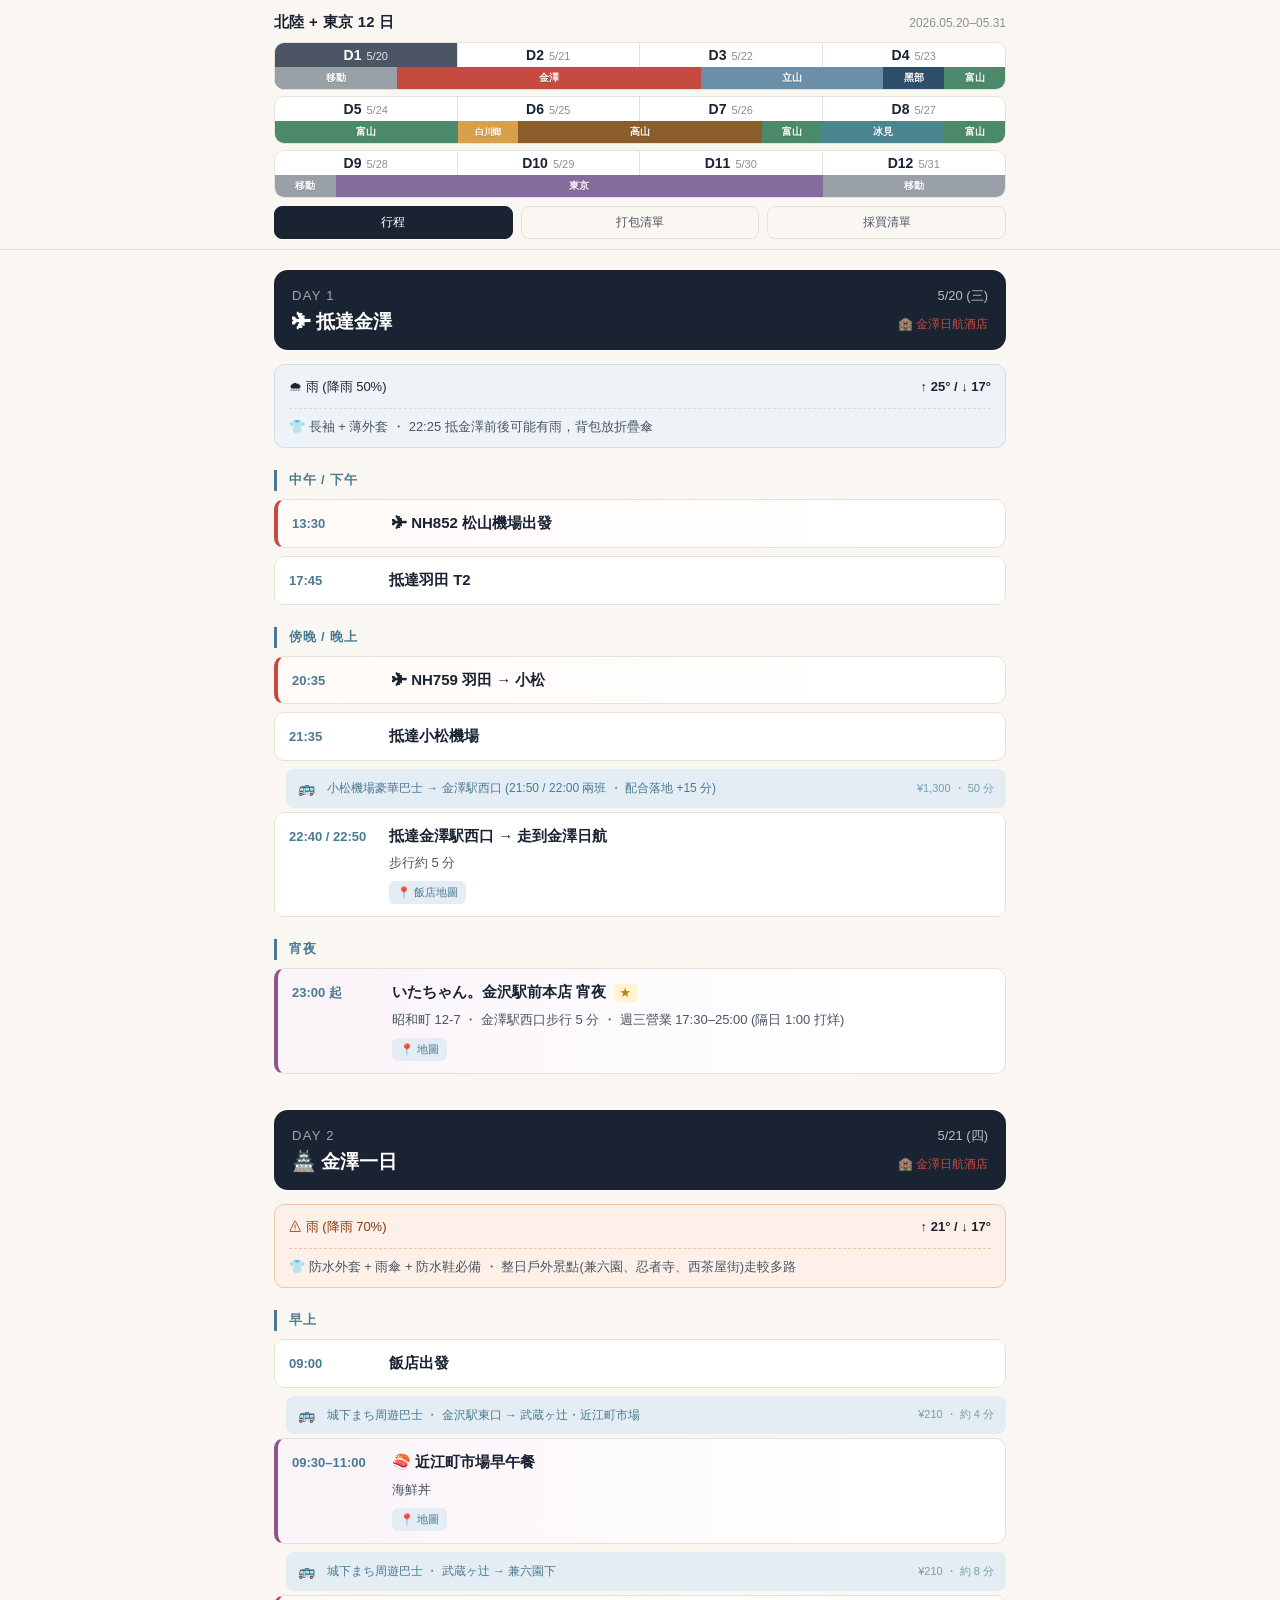
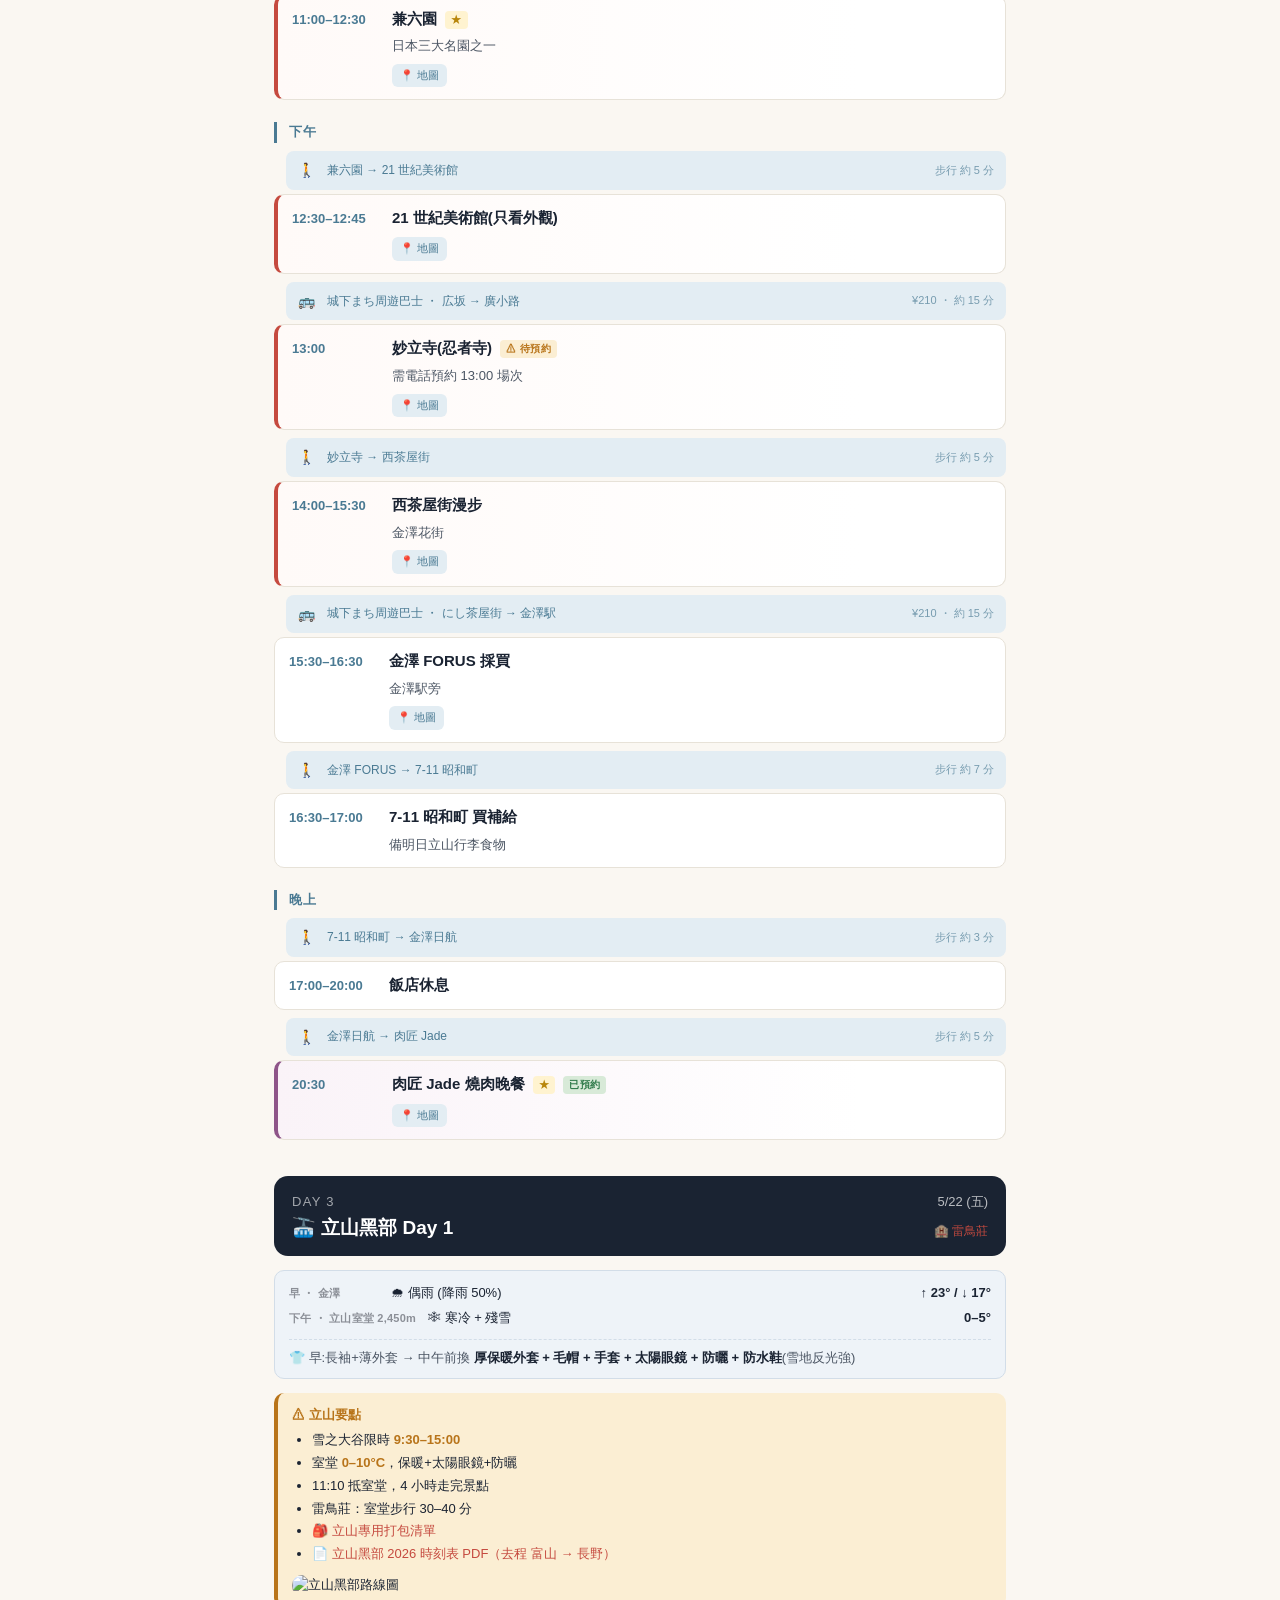
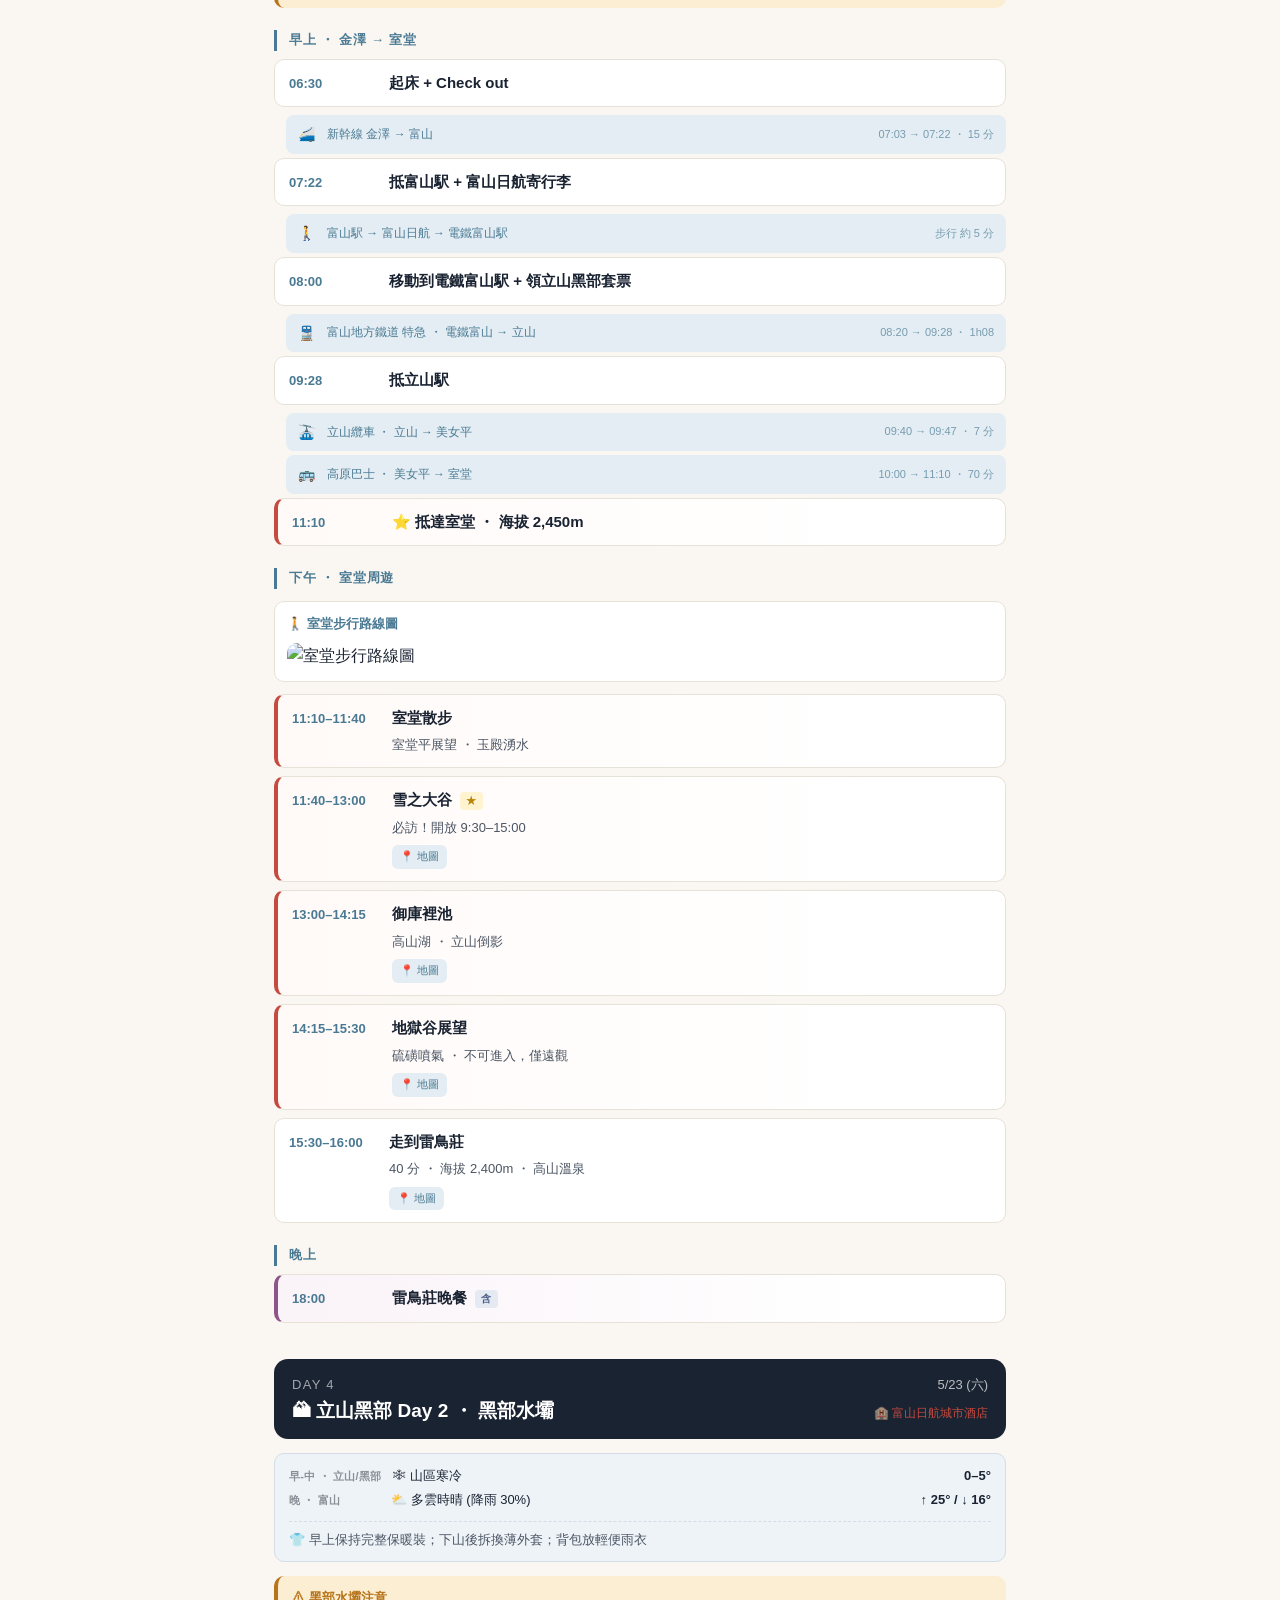
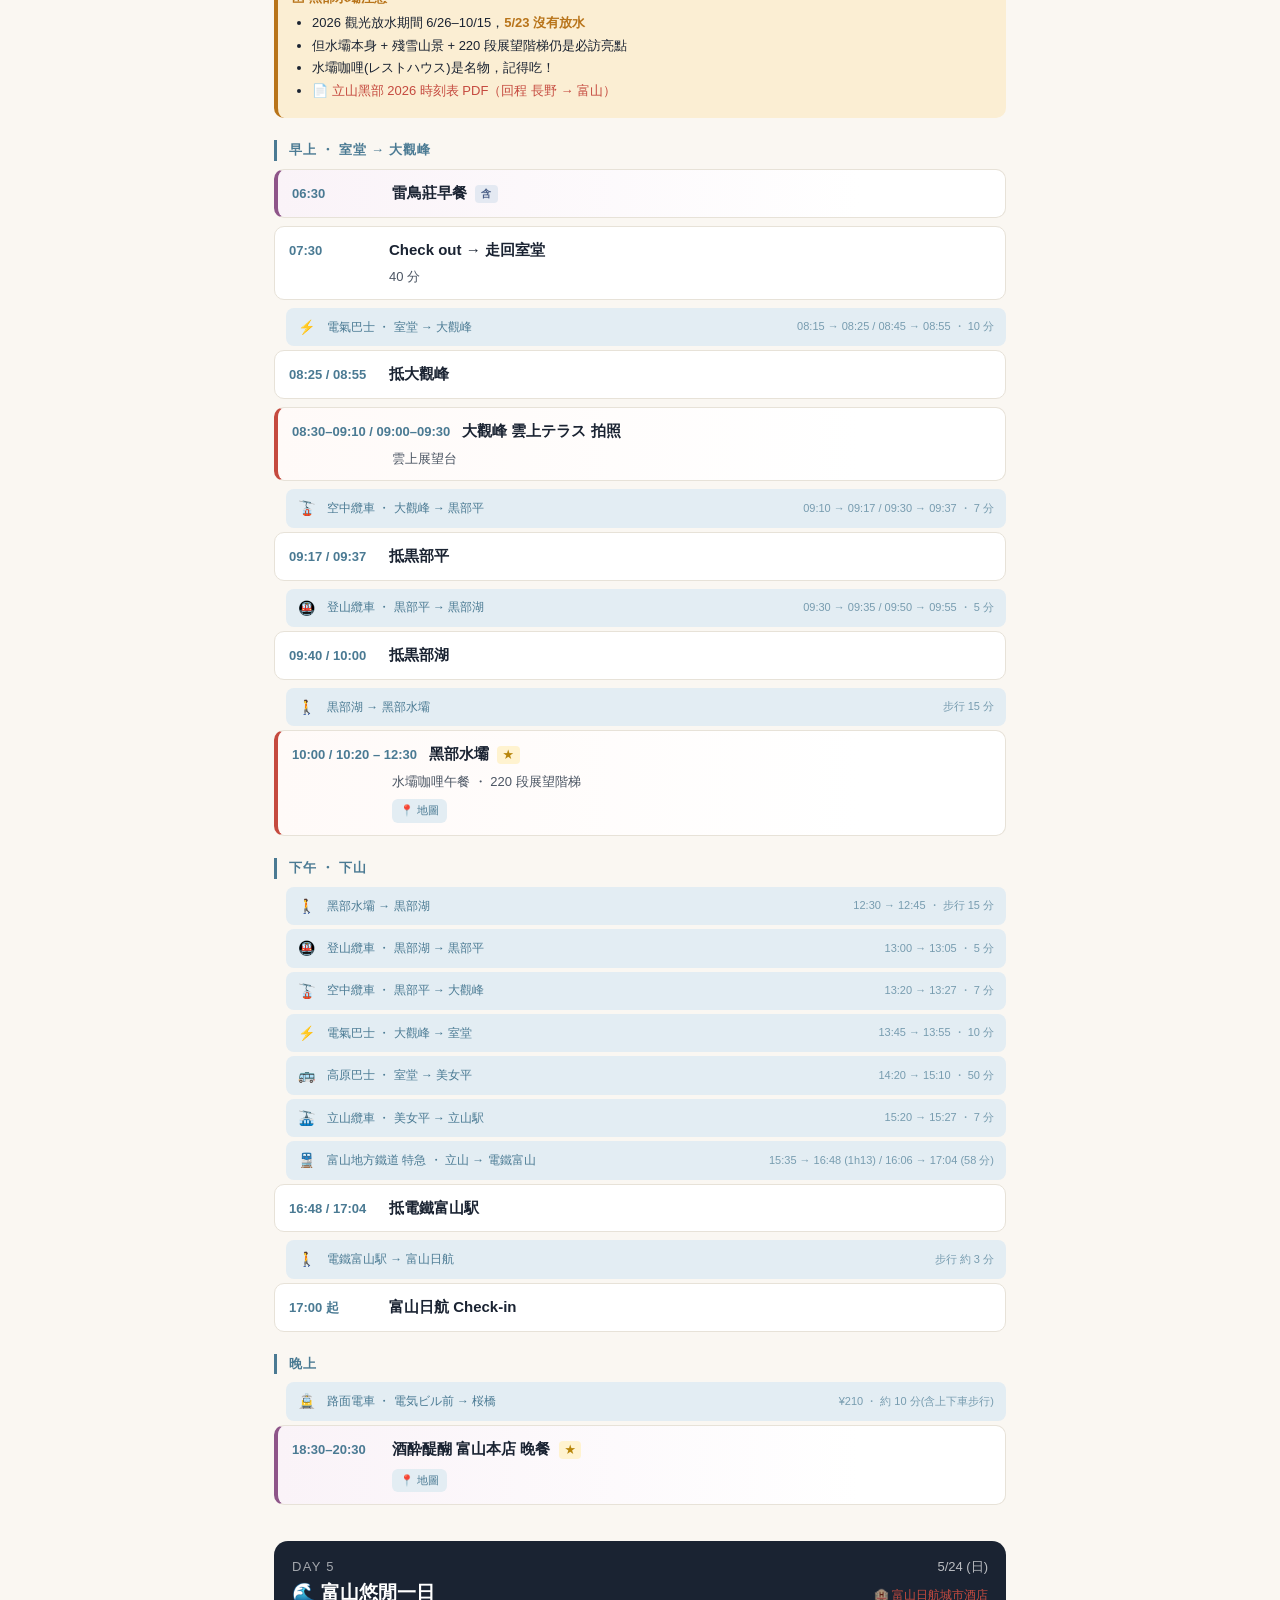
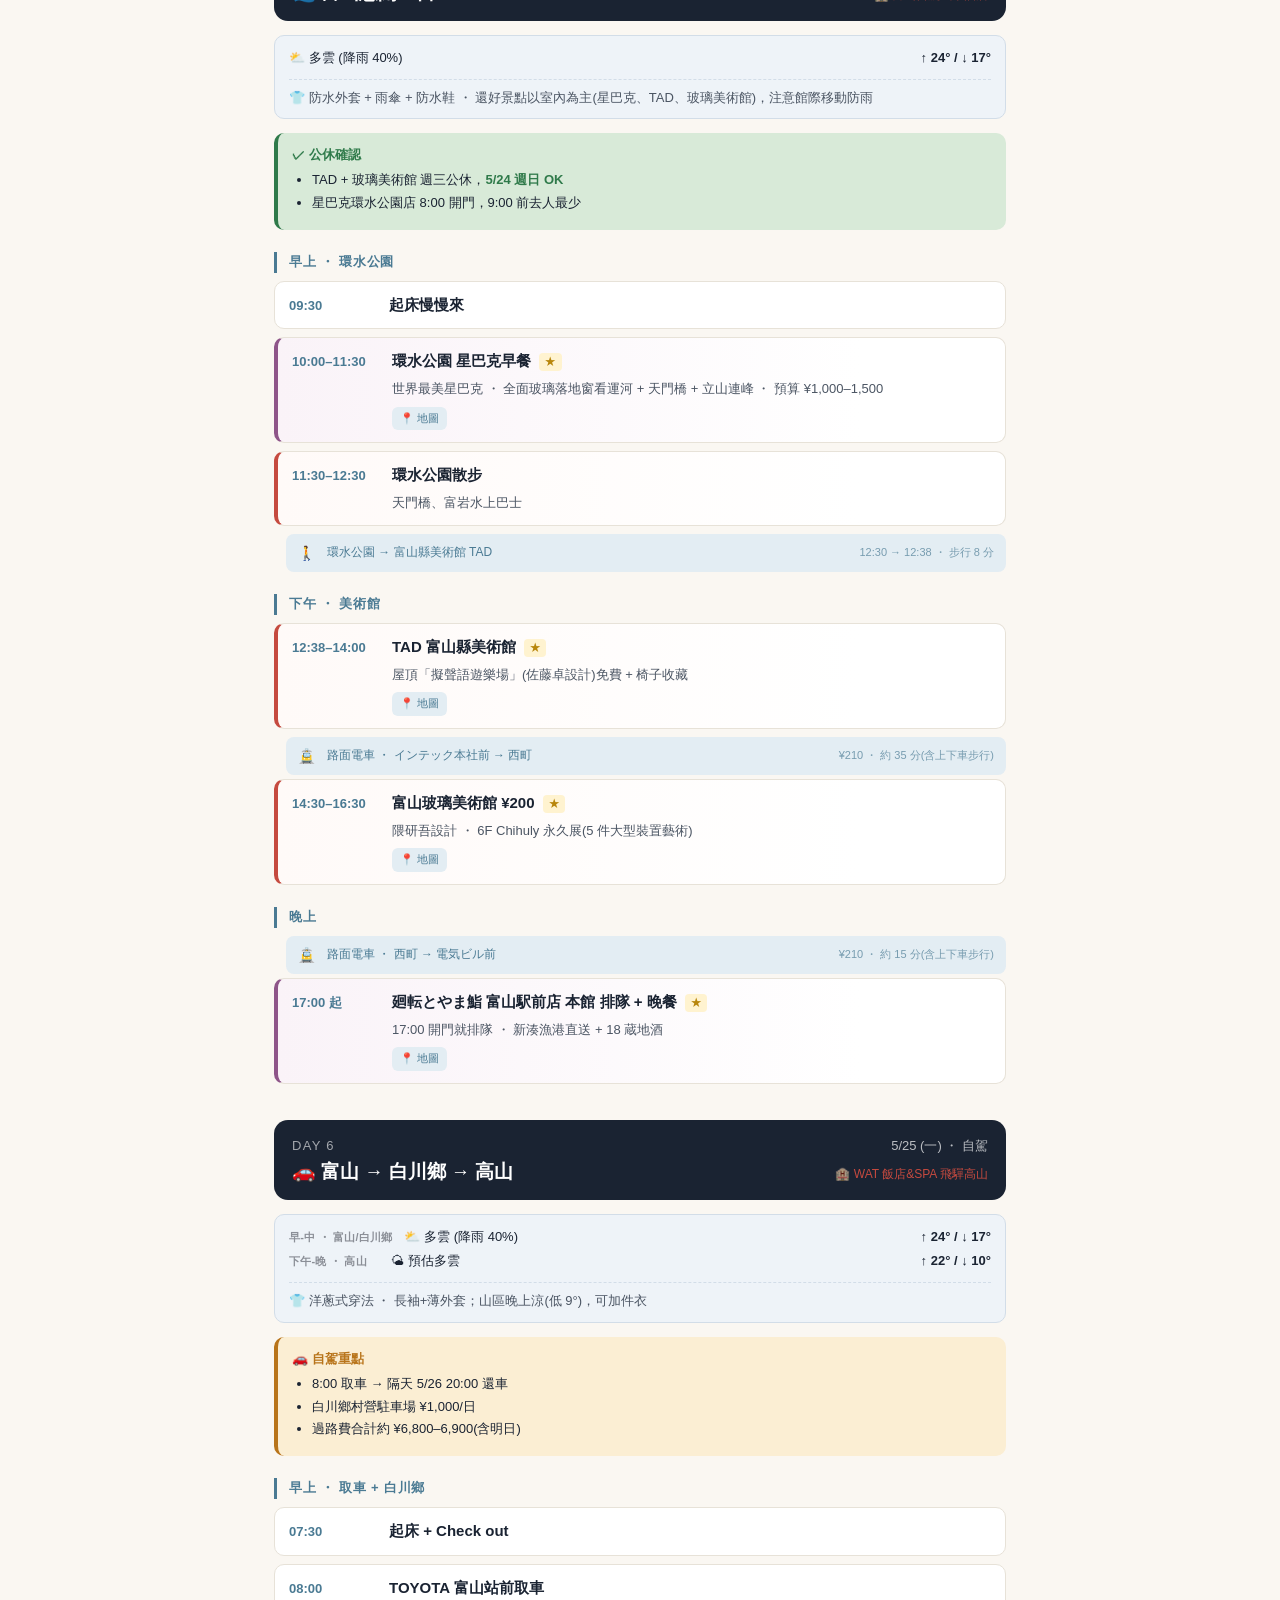
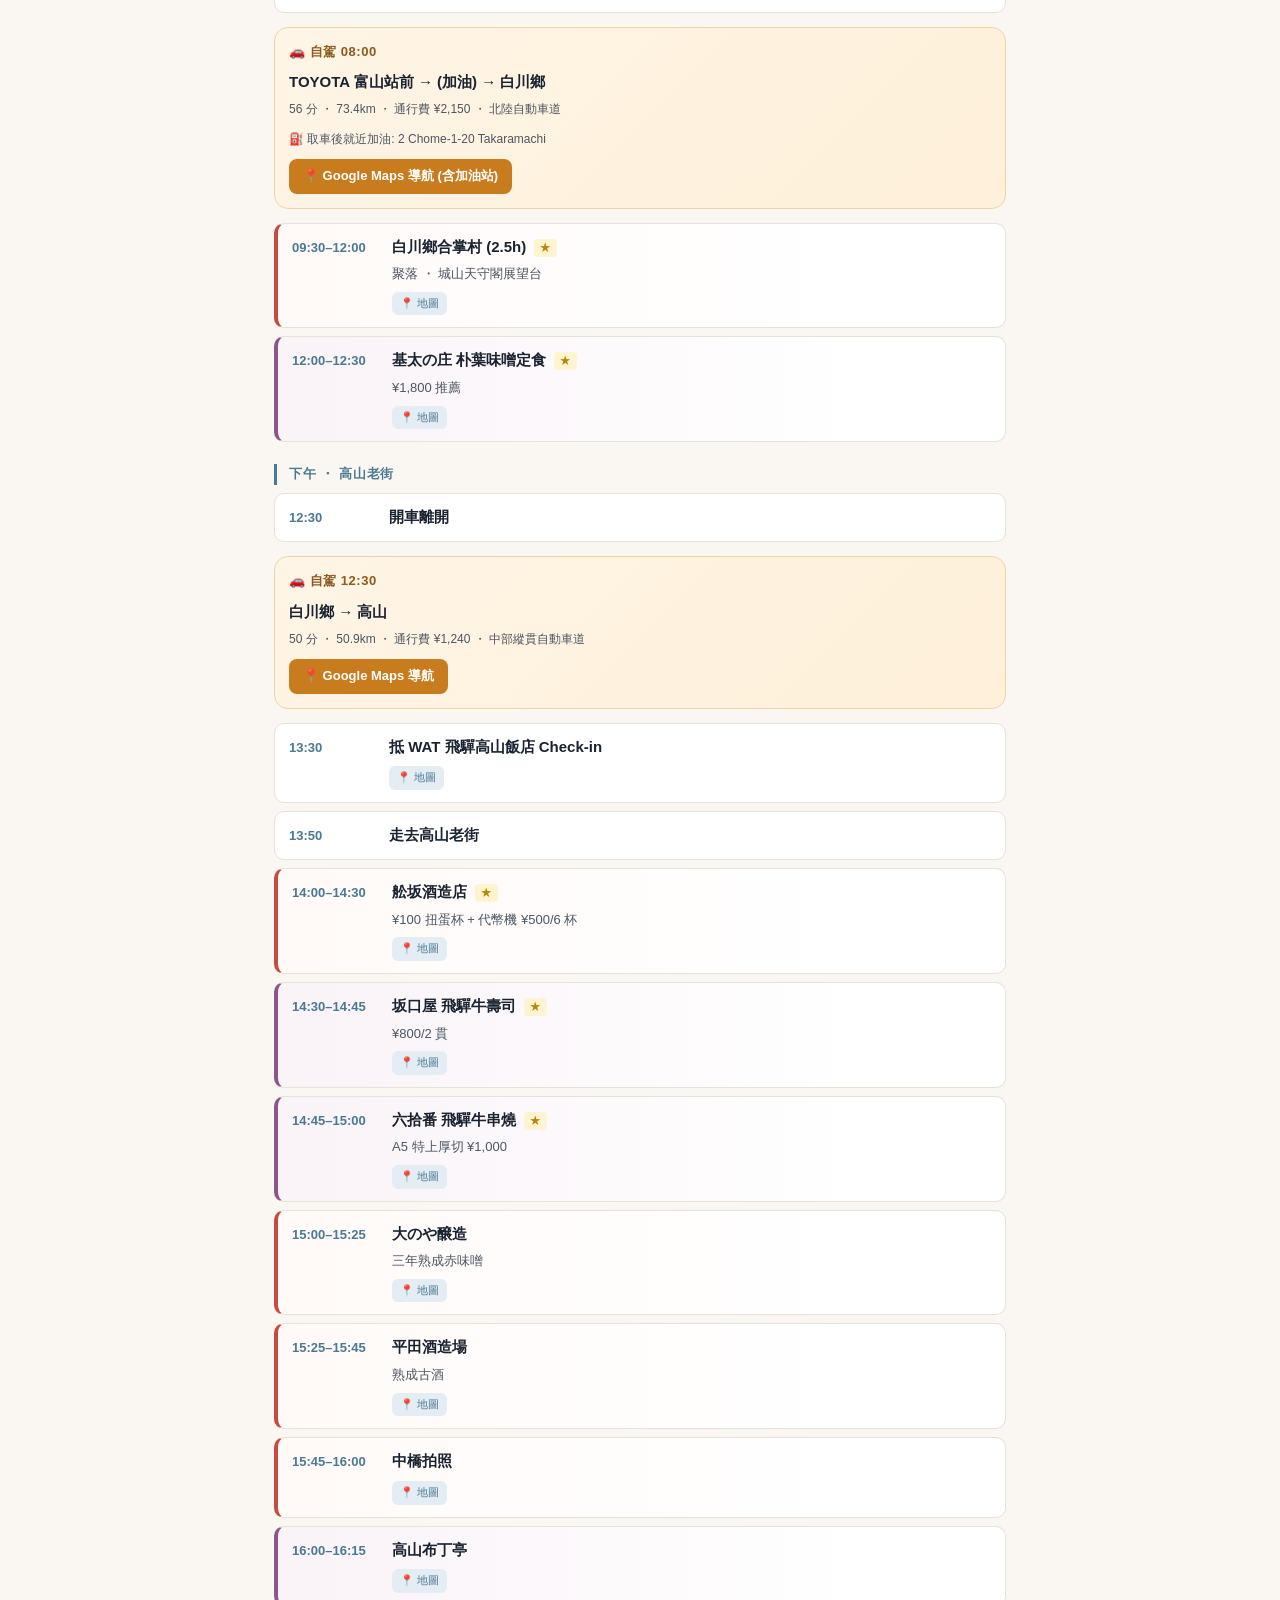
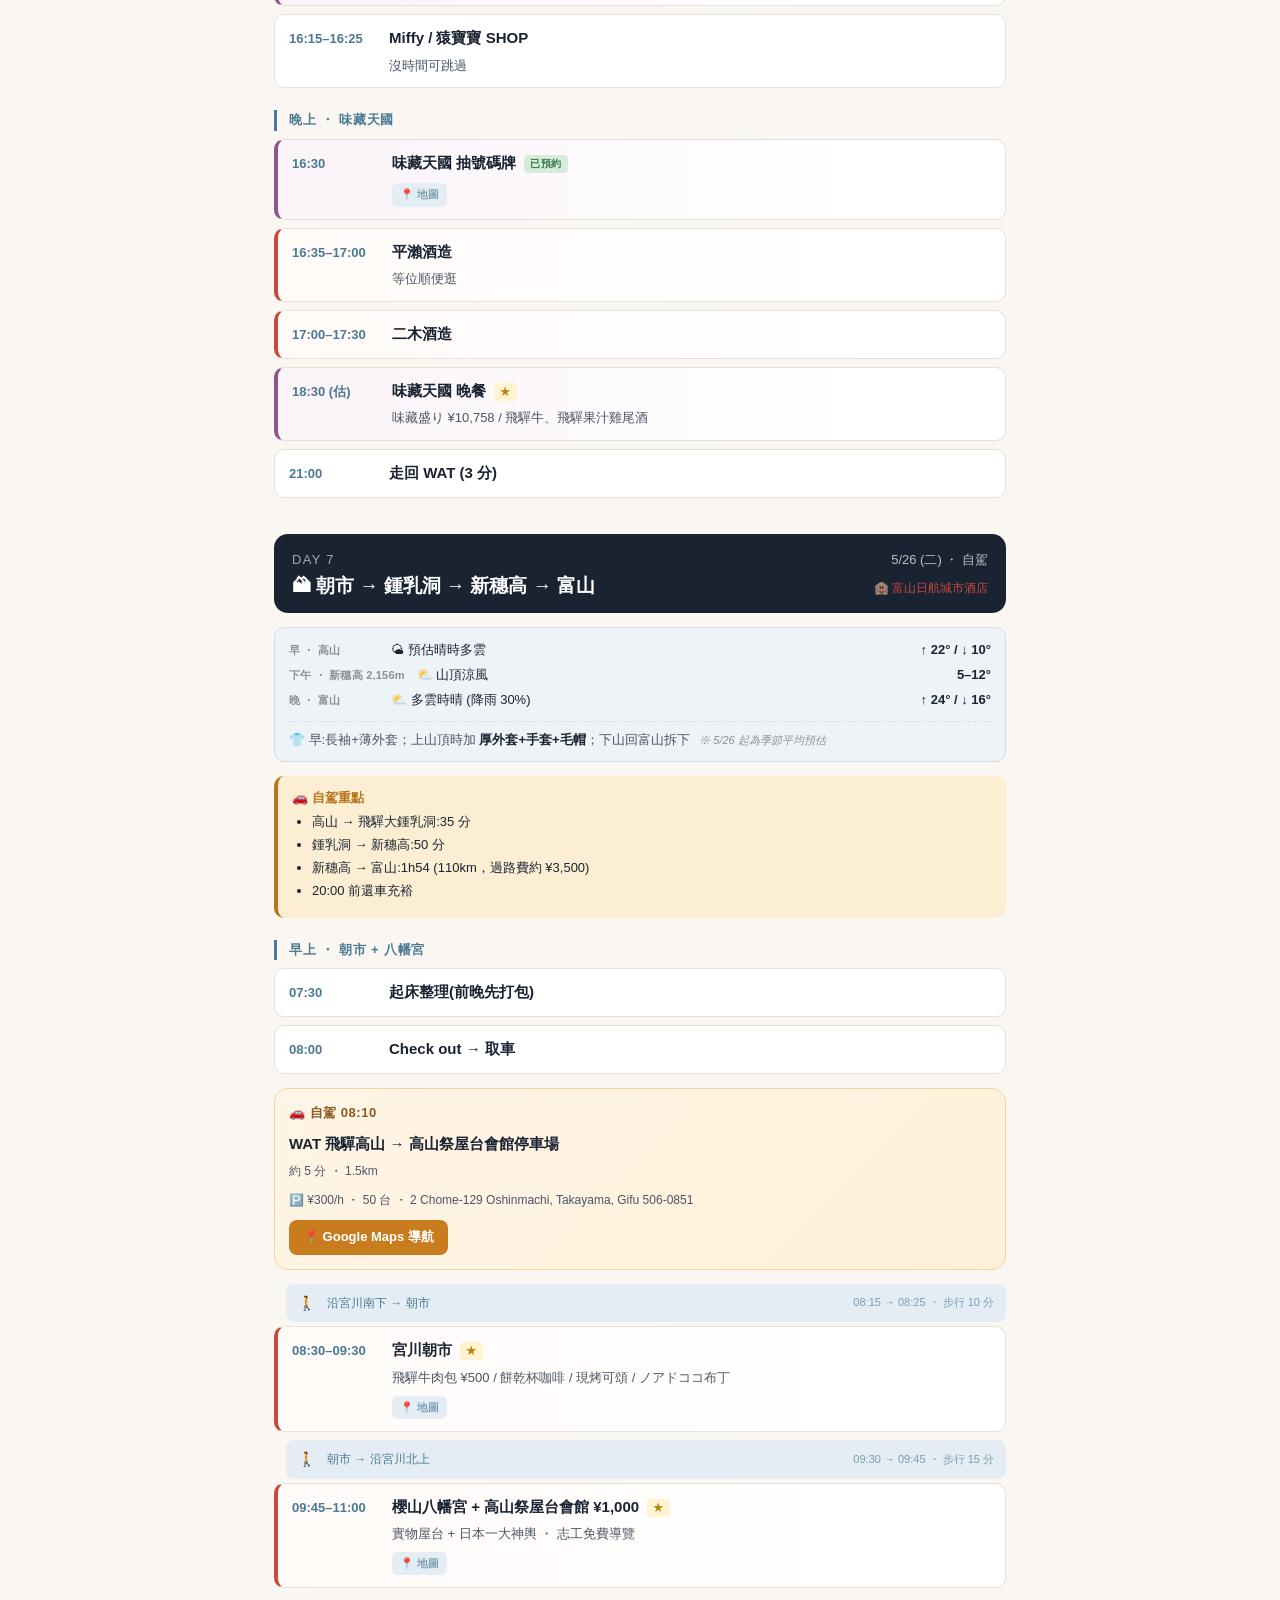
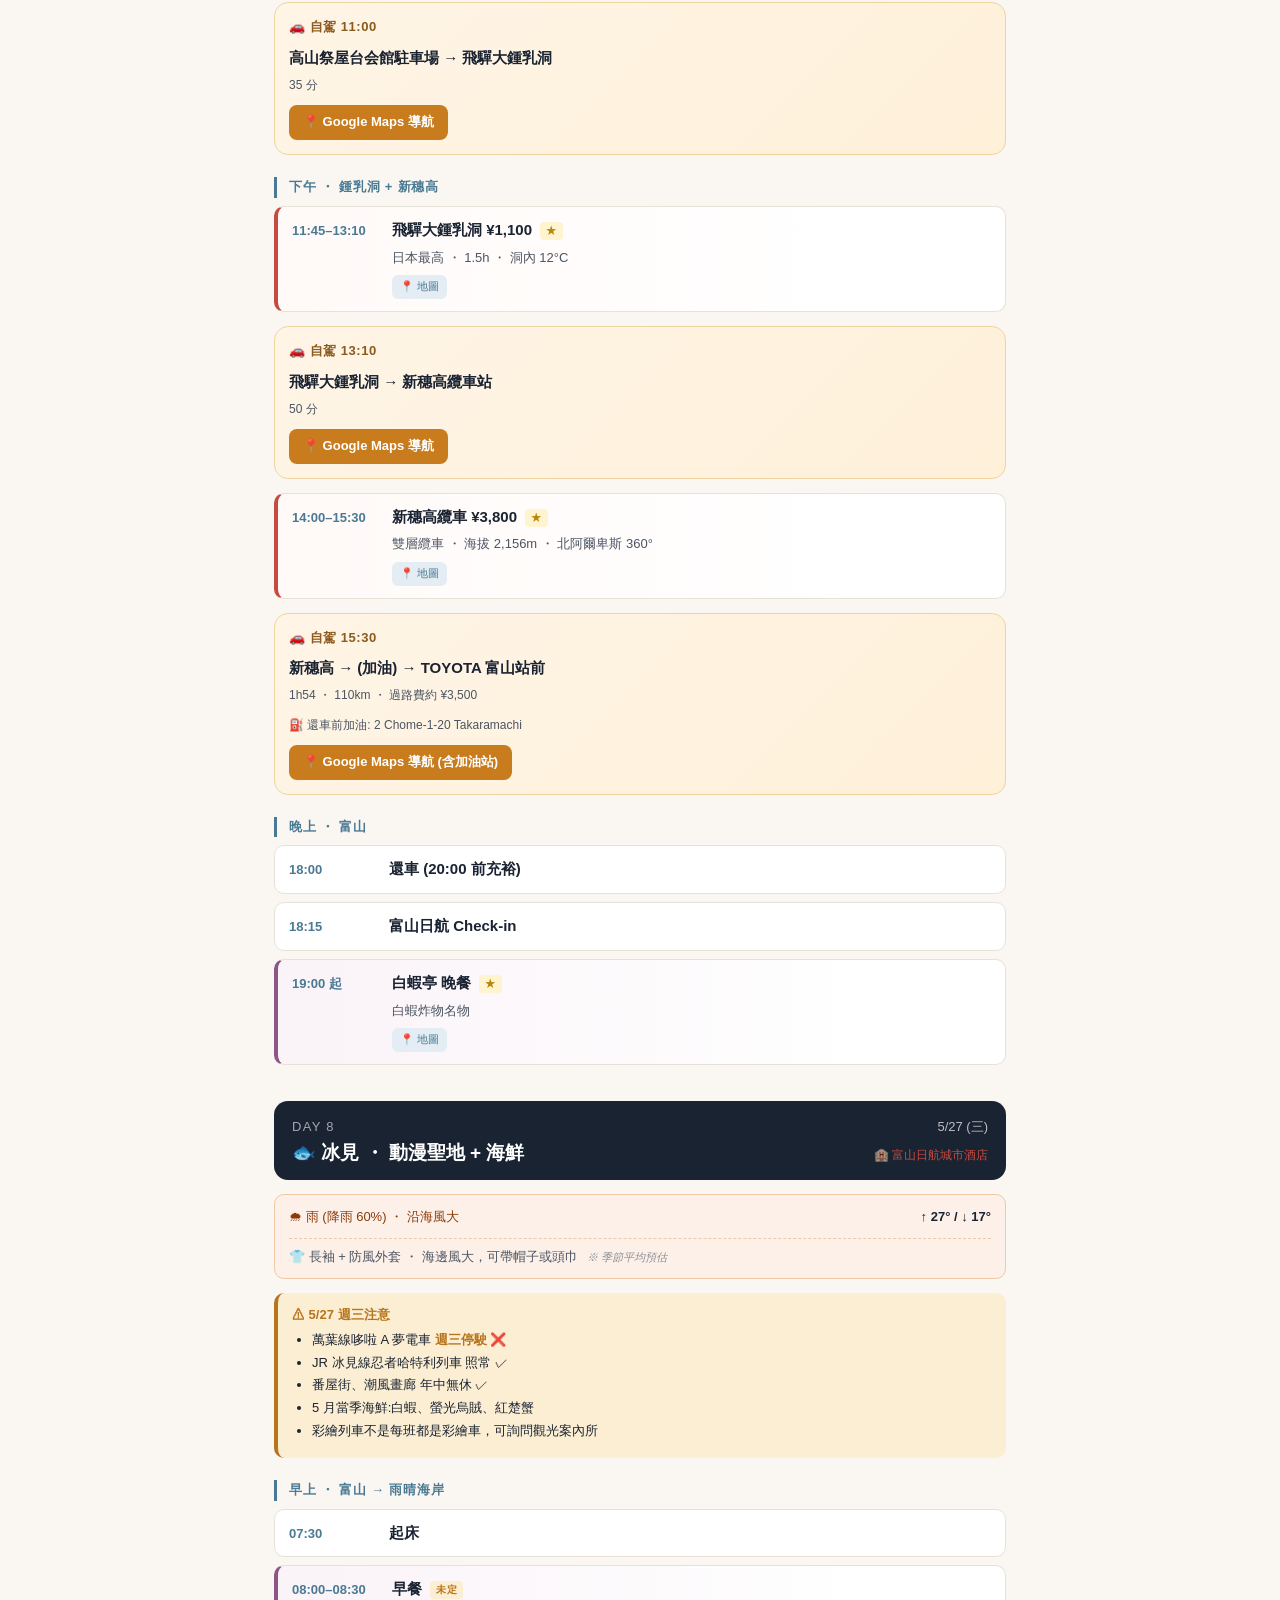
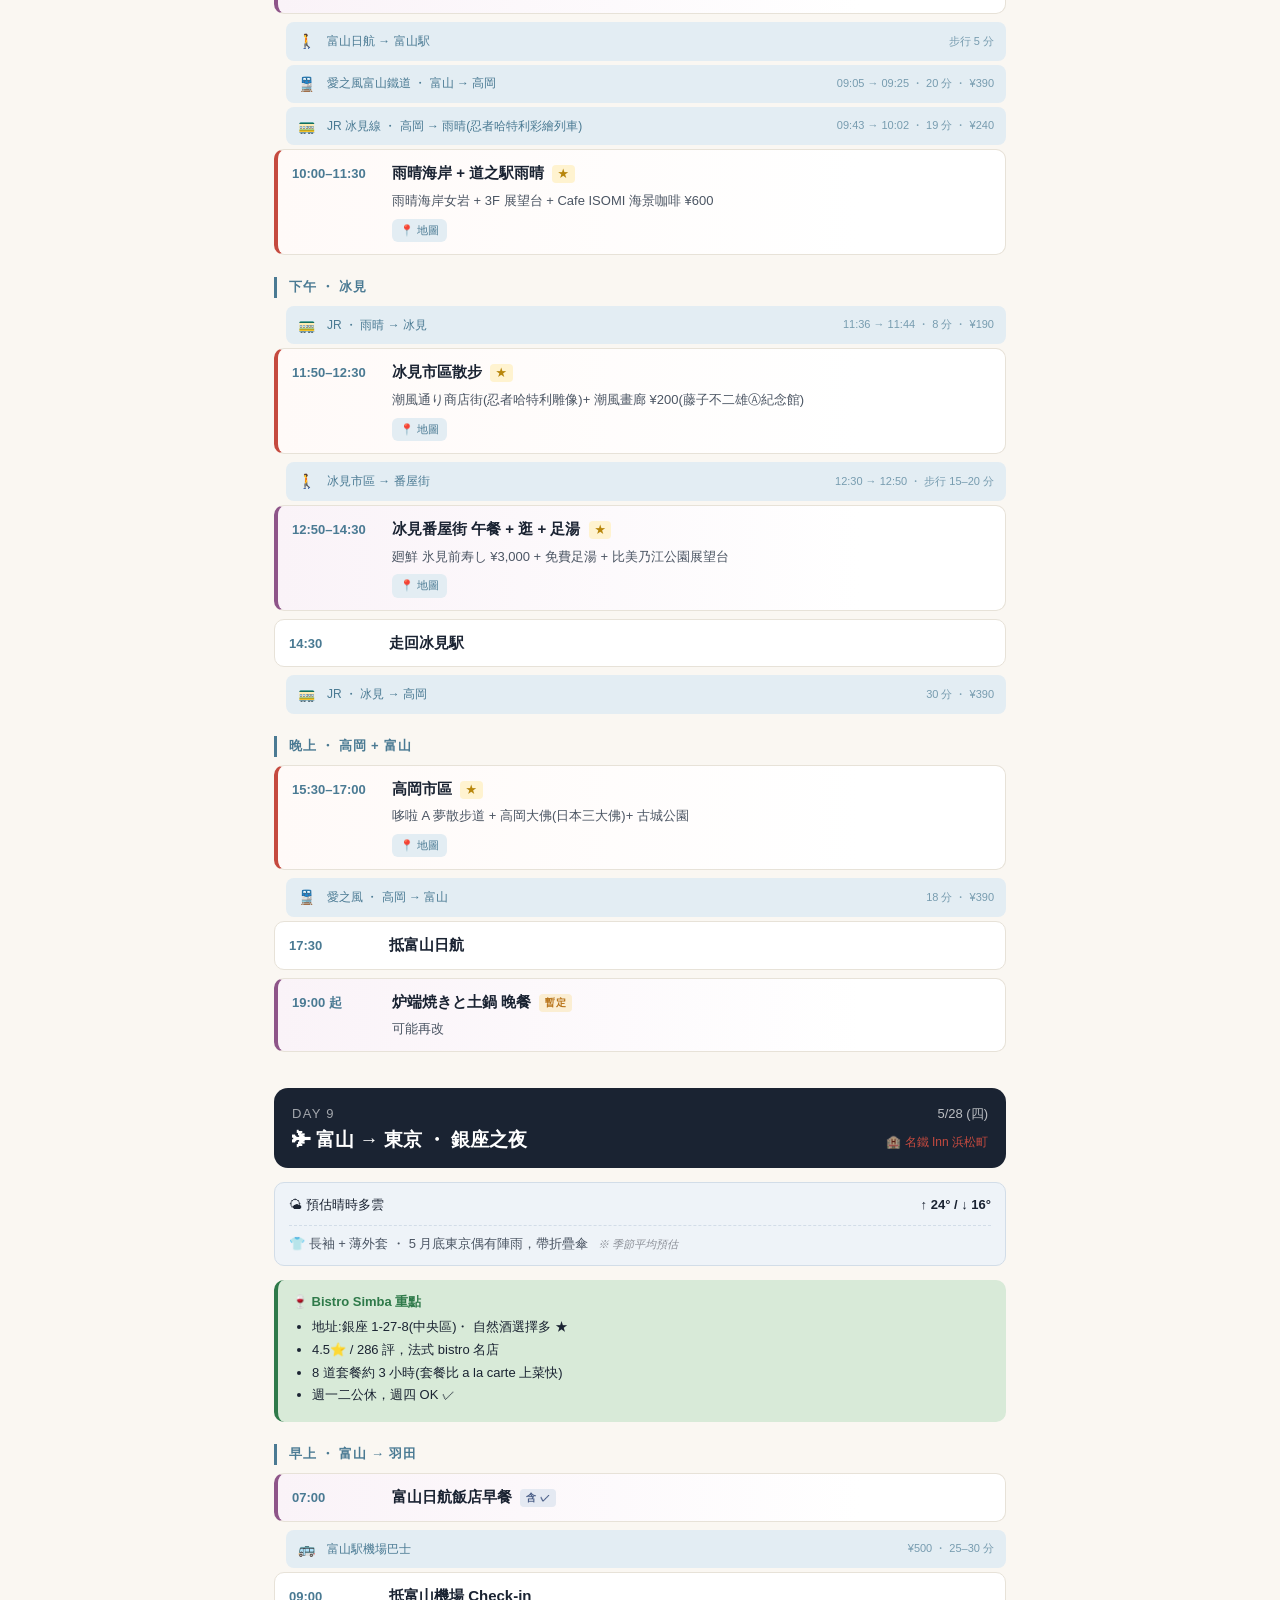
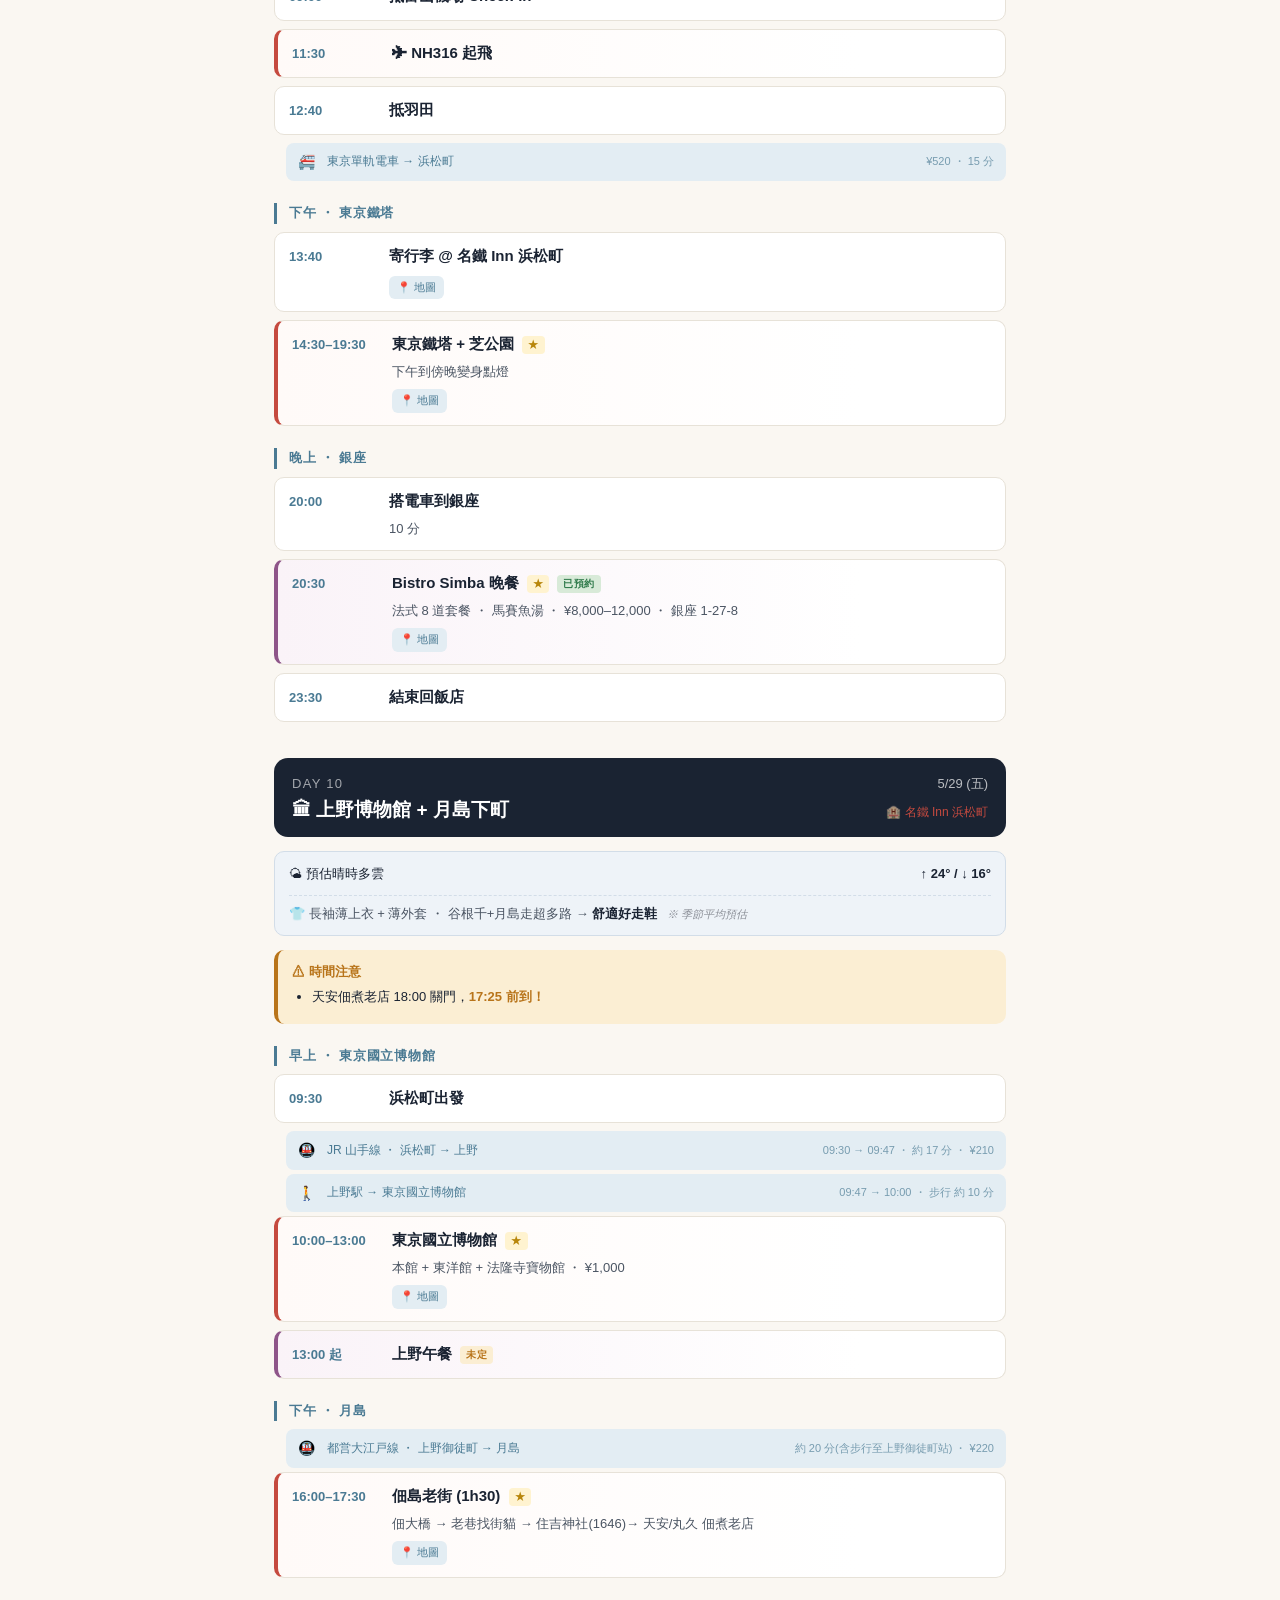
==== index.html @ 226c8040 "Add trip itinerary, packing list, shopping list and styles - index.html: 12-day Hokuriku + Tokyo tri" ====
<!DOCTYPE html>
<html lang="zh-TW">
<head>
<meta charset="UTF-8">
<meta name="viewport" content="width=device-width, initial-scale=1.0, maximum-scale=5.0">
<meta name="theme-color" content="#1a2332">
<title>北陸 + 東京 12 日 ・ 2026.05.20–05.31</title>
<link rel="stylesheet" href="styles.css">
</head>
<body>

<!-- ============ HEADER ============ -->
<header class="site-header">
  <div class="site-header-inner">
    <div class="site-title">
      <h1>北陸 + 東京 12 日</h1>
      <span class="dates">2026.05.20–05.31</span>
    </div>
    <div class="day-nav-v4" aria-label="每日行程">
      <div class="day-row">
        <div class="day-cells">
          <a href="#day-1" class="day-cell"><span class="d-num">D1</span><span class="d-date">5/20</span></a>
          <a href="#day-2" class="day-cell"><span class="d-num">D2</span><span class="d-date">5/21</span></a>
          <a href="#day-3" class="day-cell"><span class="d-num">D3</span><span class="d-date">5/22</span></a>
          <a href="#day-4" class="day-cell"><span class="d-num">D4</span><span class="d-date">5/23</span></a>
        </div>
        <div class="day-bar">
          <span class="seg" data-r="transit"  style="grid-column: span 2">移動</span>
          <span class="seg" data-r="kanazawa" style="grid-column: span 5">金澤</span>
          <span class="seg" data-r="tateyama" style="grid-column: span 3">立山</span>
          <span class="seg" data-r="kurobe">黑部</span>
          <span class="seg" data-r="toyama">富山</span>
        </div>
      </div>
      <div class="day-row">
        <div class="day-cells">
          <a href="#day-5" class="day-cell"><span class="d-num">D5</span><span class="d-date">5/24</span></a>
          <a href="#day-6" class="day-cell"><span class="d-num">D6</span><span class="d-date">5/25</span></a>
          <a href="#day-7" class="day-cell"><span class="d-num">D7</span><span class="d-date">5/26</span></a>
          <a href="#day-8" class="day-cell"><span class="d-num">D8</span><span class="d-date">5/27</span></a>
        </div>
        <div class="day-bar">
          <span class="seg" data-r="toyama"    style="grid-column: span 3">富山</span>
          <span class="seg" data-r="shirakawa">白川鄉</span>
          <span class="seg" data-r="takayama" style="grid-column: span 4">高山</span>
          <span class="seg" data-r="toyama">富山</span>
          <span class="seg" data-r="himi"     style="grid-column: span 2">冰見</span>
          <span class="seg" data-r="toyama">富山</span>
        </div>
      </div>
      <div class="day-row">
        <div class="day-cells">
          <a href="#day-9" class="day-cell"><span class="d-num">D9</span><span class="d-date">5/28</span></a>
          <a href="#day-10" class="day-cell"><span class="d-num">D10</span><span class="d-date">5/29</span></a>
          <a href="#day-11" class="day-cell"><span class="d-num">D11</span><span class="d-date">5/30</span></a>
          <a href="#day-12" class="day-cell"><span class="d-num">D12</span><span class="d-date">5/31</span></a>
        </div>
        <div class="day-bar">
          <span class="seg" data-r="transit">移動</span>
          <span class="seg" data-r="tokyo"   style="grid-column: span 8">東京</span>
          <span class="seg" data-r="transit" style="grid-column: span 3">移動</span>
        </div>
      </div>
    </div>

        <nav class="page-tabs">
      <a href="index.html" class="active">行程</a>
      <a href="packing.html">打包清單</a>
      <a href="shopping.html">採買清單</a>
    </nav>
  </div>
</header>

<main id="top">

  <!-- ============================================
       DAY 1
       ============================================ -->
  <section id="day-1" class="day-section">
    <div class="day-header">
      <div class="d-line1">
        <span class="d-num">Day 1</span>
        <span class="d-date">5/20 (三)</span>
      </div>
      <div class="d-row">
        <div class="d-theme">✈ 抵達金澤</div>
        <div class="d-hotel">🏨 <a href="https://maps.google.com/?q=Hotel+Nikko+Kanazawa" target="_blank" rel="noopener">金澤日航酒店</a></div>
      </div>
    </div>

    <div class="weather">
      <div class="w-row">
        <span class="w-cond">🌧 雨 (降雨 50%)</span>
        <span class="w-temp">↑ 25° / ↓ 17°</span>
      </div>
      <div class="w-advice">👕 長袖 + 薄外套 ・ 22:25 抵金澤前後可能有雨，背包放折疊傘</div>
    </div>    <h3 class="seg-title" id="d1-pm">中午 / 下午</h3>

    <div class="item highlight">
      <div class="row1">
        <div class="time">13:30</div>
        <div class="title">✈ NH852 松山機場出發</div>
      </div>
    </div>

    <div class="item">
      <div class="row1">
        <div class="time">17:45</div>
        <div class="title">抵達羽田 T2</div>
      </div>
    </div>

    <h3 class="seg-title" id="d1-eve">傍晚 / 晚上</h3>

    <div class="item highlight">
      <div class="row1">
        <div class="time">20:35</div>
        <div class="title">✈ NH759 羽田 → 小松</div>
      </div>
    </div>

    <div class="item">
      <div class="row1">
        <div class="time">21:35</div>
        <div class="title">抵達小松機場</div>
      </div>
    </div>

    <div class="transit">
      <span class="ico">🚌</span>
      <span class="route">小松機場豪華巴士 → 金澤駅西口 (21:50 / 22:00 兩班 ・ 配合落地 +15 分)</span>
      <span class="duration">¥1,300 ・ 50 分</span>
    </div>

    <div class="item">
      <div class="row1">
        <div class="time">22:40 / 22:50</div>
        <div class="title">抵達金澤駅西口 → 走到金澤日航</div>
      </div>
      <div class="note">步行約 5 分</div>
      <div class="links">
        <a href="https://maps.google.com/?q=金沢日航ホテル" target="_blank" rel="noopener">📍 飯店地圖</a>
      </div>
    </div>

    <h3 class="seg-title" id="d1-night">宵夜</h3>

    <div class="item meal">
      <div class="row1">
        <div class="time">23:00 起</div>
        <div class="title">いたちゃん。金沢駅前本店 宵夜 <span class="badge star">★</span></div>
      </div>
      <div class="note">昭和町 12-7 ・ 金澤駅西口步行 5 分 ・ 週三營業 17:30–25:00 (隔日 1:00 打烊)</div>
      <div class="links">
        <a href="https://maps.google.com/?q=いたちゃん。金沢駅前本店" target="_blank" rel="noopener">📍 地圖</a>
      </div>
    </div>
  </section>


  <!-- ============================================
       DAY 2
       ============================================ -->
  <section id="day-2" class="day-section">
    <div class="day-header">
      <div class="d-line1">
        <span class="d-num">Day 2</span>
        <span class="d-date">5/21 (四)</span>
      </div>
      <div class="d-row">
        <div class="d-theme">🏯 金澤一日</div>
        <div class="d-hotel">🏨 <a href="https://maps.google.com/?q=Hotel+Nikko+Kanazawa" target="_blank" rel="noopener">金澤日航酒店</a></div>
      </div>
    </div>

    <div class="weather warn">
      <div class="w-row">
        <span class="w-cond">⚠ 雨 (降雨 70%)</span>
        <span class="w-temp">↑ 21° / ↓ 17°</span>
      </div>
      <div class="w-advice">👕 防水外套 + 雨傘 + 防水鞋必備 ・ 整日戶外景點(兼六園、忍者寺、西茶屋街)走較多路</div>
    </div>

    <h3 class="seg-title" id="d2-am">早上</h3>

    <div class="item">
      <div class="row1">
        <div class="time">09:00</div>
        <div class="title">飯店出發</div>
      </div>
    </div>

    <div class="transit">
      <span class="ico">🚌</span>
      <span class="route">城下まち周遊巴士 ・ 金沢駅東口 → 武蔵ヶ辻・近江町市場</span>
      <span class="duration">¥210 ・ 約 4 分</span>
    </div>

    <div class="item meal">
      <div class="row1">
        <div class="time">09:30–11:00</div>
        <div class="title">🍣 近江町市場早午餐</div>
      </div>
      <div class="note">海鮮丼</div>
      <div class="links">
        <a href="https://maps.google.com/?q=近江町市場" target="_blank" rel="noopener">📍 地圖</a>
      </div>
    </div>

    <div class="transit">
      <span class="ico">🚌</span>
      <span class="route">城下まち周遊巴士 ・ 武蔵ヶ辻 → 兼六園下</span>
      <span class="duration">¥210 ・ 約 8 分</span>
    </div>

    <div class="item highlight">
      <div class="row1">
        <div class="time">11:00–12:30</div>
        <div class="title">兼六園 <span class="badge star">★</span></div>
      </div>
      <div class="note">日本三大名園之一</div>
      <div class="links">
        <a href="https://maps.google.com/?q=兼六園" target="_blank" rel="noopener">📍 地圖</a>
      </div>
    </div>

    <h3 class="seg-title" id="d2-pm">下午</h3>

    <div class="transit">
      <span class="ico">🚶</span>
      <span class="route">兼六園 → 21 世紀美術館</span>
      <span class="duration">步行 約 5 分</span>
    </div>

    <div class="item highlight">
      <div class="row1">
        <div class="time">12:30–12:45</div>
        <div class="title">21 世紀美術館(只看外觀)</div>
      </div>
      <div class="links">
        <a href="https://maps.google.com/?q=金沢21世紀美術館" target="_blank" rel="noopener">📍 地圖</a>
      </div>
    </div>

    <div class="transit">
      <span class="ico">🚌</span>
      <span class="route">城下まち周遊巴士 ・ 広坂 → 廣小路</span>
      <span class="duration">¥210 ・ 約 15 分</span>
    </div>

    <div class="item highlight">
      <div class="row1">
        <div class="time">13:00</div>
        <div class="title">妙立寺(忍者寺) <span class="badge warn">⚠ 待預約</span></div>
      </div>
      <div class="note">需電話預約 13:00 場次</div>
      <div class="links">
        <a href="https://maps.google.com/?q=妙立寺+忍者寺" target="_blank" rel="noopener">📍 地圖</a>
      </div>
    </div>

    <div class="transit">
      <span class="ico">🚶</span>
      <span class="route">妙立寺 → 西茶屋街</span>
      <span class="duration">步行 約 5 分</span>
    </div>

    <div class="item highlight">
      <div class="row1">
        <div class="time">14:00–15:30</div>
        <div class="title">西茶屋街漫步</div>
      </div>
      <div class="note">金澤花街</div>
      <div class="links">
        <a href="https://maps.google.com/?q=西茶屋街" target="_blank" rel="noopener">📍 地圖</a>
      </div>
    </div>

    <div class="transit">
      <span class="ico">🚌</span>
      <span class="route">城下まち周遊巴士 ・ にし茶屋街 → 金澤駅</span>
      <span class="duration">¥210 ・ 約 15 分</span>
    </div>

    <div class="item">
      <div class="row1">
        <div class="time">15:30–16:30</div>
        <div class="title">金澤 FORUS 採買</div>
      </div>
      <div class="note">金澤駅旁</div>
      <div class="links">
        <a href="https://maps.google.com/?q=金沢フォーラス" target="_blank" rel="noopener">📍 地圖</a>
      </div>
    </div>

    <div class="transit">
      <span class="ico">🚶</span>
      <span class="route">金澤 FORUS → 7-11 昭和町</span>
      <span class="duration">步行 約 7 分</span>
    </div>

    <div class="item">
      <div class="row1">
        <div class="time">16:30–17:00</div>
        <div class="title">7-11 昭和町 買補給</div>
      </div>
      <div class="note">備明日立山行李食物</div>
    </div>

    <h3 class="seg-title" id="d2-eve">晚上</h3>

    <div class="transit">
      <span class="ico">🚶</span>
      <span class="route">7-11 昭和町 → 金澤日航</span>
      <span class="duration">步行 約 3 分</span>
    </div>

    <div class="item">
      <div class="row1">
        <div class="time">17:00–20:00</div>
        <div class="title">飯店休息</div>
      </div>
    </div>

    <div class="transit">
      <span class="ico">🚶</span>
      <span class="route">金澤日航 → 肉匠 Jade</span>
      <span class="duration">步行 約 5 分</span>
    </div>

    <div class="item meal">
      <div class="row1">
        <div class="time">20:30</div>
        <div class="title">肉匠 Jade 燒肉晚餐 <span class="badge star">★</span> <span class="badge ok">已預約</span></div>
      </div>
      <div class="links">
        <a href="https://maps.google.com/?q=肉匠Jade+金沢" target="_blank" rel="noopener">📍 地圖</a>
      </div>
    </div>
  </section>


  <!-- ============================================
       DAY 3
       ============================================ -->
  <section id="day-3" class="day-section">
    <div class="day-header">
      <div class="d-line1">
        <span class="d-num">Day 3</span>
        <span class="d-date">5/22 (五)</span>
      </div>
      <div class="d-row">
        <div class="d-theme">🚠 立山黑部 Day 1</div>
        <div class="d-hotel">🏨 <a href="https://maps.google.com/?q=雷鳥荘+立山" target="_blank" rel="noopener">雷鳥莊</a></div>
      </div>
    </div>

    <div class="weather">
      <div class="w-row">
        <span class="w-time">早 ・ 金澤</span>
        <span class="w-cond">🌧 偶雨 (降雨 50%)</span>
        <span class="w-temp">↑ 23° / ↓ 17°</span>
      </div>
      <div class="w-row">
        <span class="w-time">下午 ・ 立山室堂 2,450m</span>
        <span class="w-cond">❄ 寒冷 + 殘雪</span>
        <span class="w-temp">0–5°</span>
      </div>
      <div class="w-advice">👕 早:長袖+薄外套 → 中午前換 <strong>厚保暖外套 + 毛帽 + 手套 + 太陽眼鏡 + 防曬 + 防水鞋</strong>(雪地反光強)</div>
    </div>    <div class="notice">
      <strong>⚠ 立山要點</strong>
      <ul>
        <li>雪之大谷限時 <strong>9:30–15:00</strong></li>
        <li>室堂 <strong>0–10°C</strong>，保暖+太陽眼鏡+防曬</li>
        <li>11:10 抵室堂，4 小時走完景點</li>
        <li>雷鳥莊：室堂步行 30–40 分</li>
        <li><a href="packing.html#pack-mountain">🎒 立山專用打包清單</a></li>
        <li><a href="https://www.alpen-route.com/_wp/wp-content/uploads/2026/02/2026_timetable_toyama-naganoedit.pdf" target="_blank" rel="noopener">📄 立山黑部 2026 時刻表 PDF（去程 富山 → 長野）</a></li>
      </ul>
      <img src="https://d.shutto-translation.com/sites/79555/images/-Cchl74clIaqSMMt7yu1tA/TW%202-%E6%96%87%E5%AD%97%E3%81%AA%E3%81%97.png" alt="立山黑部路線圖" loading="lazy" class="notice-img">
    </div>

    <h3 class="seg-title" id="d3-am">早上 ・ 金澤 → 室堂</h3>

    <div class="item">
      <div class="row1">
        <div class="time">06:30</div>
        <div class="title">起床 + Check out</div>
      </div>
    </div>

    <div class="transit">
      <span class="ico">🚄</span>
      <span class="route">新幹線 金澤 → 富山</span>
      <span class="duration">07:03 → 07:22 ・ 15 分</span>
    </div>

    <div class="item">
      <div class="row1">
        <div class="time">07:22</div>
        <div class="title">抵富山駅 + 富山日航寄行李</div>
      </div>
    </div>

    <div class="transit">
      <span class="ico">🚶</span>
      <span class="route">富山駅 → 富山日航 → 電鐵富山駅</span>
      <span class="duration">步行 約 5 分</span>
    </div>

    <div class="item">
      <div class="row1">
        <div class="time">08:00</div>
        <div class="title">移動到電鐵富山駅 + 領立山黑部套票</div>
      </div>
    </div>

    <div class="transit">
      <span class="ico">🚆</span>
      <span class="route">富山地方鐵道 特急 ・ 電鐵富山 → 立山</span>
      <span class="duration">08:20 → 09:28 ・ 1h08</span>
    </div>

    <div class="item">
      <div class="row1">
        <div class="time">09:28</div>
        <div class="title">抵立山駅</div>
      </div>
    </div>

    <div class="transit">
      <span class="ico">🚠</span>
      <span class="route">立山纜車 ・ 立山 → 美女平</span>
      <span class="duration">09:40 → 09:47 ・ 7 分</span>
    </div>

    <div class="transit">
      <span class="ico">🚌</span>
      <span class="route">高原巴士 ・ 美女平 → 室堂</span>
      <span class="duration">10:00 → 11:10 ・ 70 分</span>
    </div>

    <div class="item highlight">
      <div class="row1">
        <div class="time">11:10</div>
        <div class="title">⭐ 抵達室堂 ・ 海拔 2,450m</div>
      </div>
    </div>

    <h3 class="seg-title" id="d3-pm">下午 ・ 室堂周遊</h3>

    <div class="route-map">
      <div class="route-map-title">🚶 室堂步行路線圖</div>
      <img src="https://www.alpen-route.com/walk-with-sp/img/img-walk-murodo_2505.png" alt="室堂步行路線圖" loading="lazy">
    </div>

    <div class="item highlight">
      <div class="row1">
        <div class="time">11:10–11:40</div>
        <div class="title">室堂散步</div>
      </div>
      <div class="note">室堂平展望 ・ 玉殿湧水</div>
    </div>

    <div class="item highlight">
      <div class="row1">
        <div class="time">11:40–13:00</div>
        <div class="title">雪之大谷 <span class="badge star">★</span></div>
      </div>
      <div class="note">必訪！開放 9:30–15:00</div>
      <div class="links">
        <a href="https://maps.google.com/?q=室堂+雪の大谷" target="_blank" rel="noopener">📍 地圖</a>
      </div>
    </div>

    <div class="item highlight">
      <div class="row1">
        <div class="time">13:00–14:15</div>
        <div class="title">御庫裡池</div>
      </div>
      <div class="note">高山湖 ・ 立山倒影</div>
      <div class="links">
        <a href="https://maps.google.com/?q=御庫裡池" target="_blank" rel="noopener">📍 地圖</a>
      </div>
    </div>

    <div class="item highlight">
      <div class="row1">
        <div class="time">14:15–15:30</div>
        <div class="title">地獄谷展望</div>
      </div>
      <div class="note">硫磺噴氣 ・ 不可進入，僅遠觀</div>
      <div class="links">
        <a href="https://maps.google.com/?q=地獄谷+室堂" target="_blank" rel="noopener">📍 地圖</a>
      </div>
    </div>

    <div class="item">
      <div class="row1">
        <div class="time">15:30–16:00</div>
        <div class="title">走到雷鳥莊</div>
      </div>
      <div class="note">40 分 ・ 海拔 2,400m ・ 高山溫泉</div>
      <div class="links">
        <a href="https://maps.google.com/?q=雷鳥荘+立山" target="_blank" rel="noopener">📍 地圖</a>
      </div>
    </div>

    <h3 class="seg-title" id="d3-eve">晚上</h3>

    <div class="item meal">
      <div class="row1">
        <div class="time">18:00</div>
        <div class="title">雷鳥莊晚餐 <span class="badge meal">含</span></div>
      </div>
    </div>
  </section>


  <!-- ============================================
       DAY 4
       ============================================ -->
  <section id="day-4" class="day-section">
    <div class="day-header">
      <div class="d-line1">
        <span class="d-num">Day 4</span>
        <span class="d-date">5/23 (六)</span>
      </div>
      <div class="d-row">
        <div class="d-theme">🏔 立山黑部 Day 2 ・ 黑部水壩</div>
        <div class="d-hotel">🏨 <a href="https://maps.google.com/?q=Hotel+JAL+City+Toyama" target="_blank" rel="noopener">富山日航城市酒店</a></div>
      </div>
    </div>

    <div class="weather">
      <div class="w-row">
        <span class="w-time">早-中 ・ 立山/黑部</span>
        <span class="w-cond">❄ 山區寒冷</span>
        <span class="w-temp">0–5°</span>
      </div>
      <div class="w-row">
        <span class="w-time">晚 ・ 富山</span>
        <span class="w-cond">⛅ 多雲時晴 (降雨 30%)</span>
        <span class="w-temp">↑ 25° / ↓ 16°</span>
      </div>
      <div class="w-advice">👕 早上保持完整保暖裝；下山後拆換薄外套；背包放輕便雨衣</div>
    </div>    <div class="notice">
      <strong>⚠ 黑部水壩注意</strong>
      <ul>
        <li>2026 觀光放水期間 6/26–10/15，<strong>5/23 沒有放水</strong></li>
        <li>但水壩本身 + 殘雪山景 + 220 段展望階梯仍是必訪亮點</li>
        <li>水壩咖哩(レストハウス)是名物，記得吃！</li>
        <li><a href="https://www.alpen-route.com/en/wp-content/uploads/2026/04/2026_timetable_nagano-toyamaedit.pdf" target="_blank" rel="noopener">📄 立山黑部 2026 時刻表 PDF（回程 長野 → 富山）</a></li>
      </ul>
    </div>

    <h3 class="seg-title" id="d4-am">早上 ・ 室堂 → 大觀峰</h3>

    <div class="item meal">
      <div class="row1">
        <div class="time">06:30</div>
        <div class="title">雷鳥莊早餐 <span class="badge meal">含</span></div>
      </div>
    </div>

    <div class="item">
      <div class="row1">
        <div class="time">07:30</div>
        <div class="title">Check out → 走回室堂</div>
      </div>
      <div class="note">40 分</div>
    </div>

    <div class="transit">
      <span class="ico">⚡</span>
      <span class="route">電氣巴士 ・ 室堂 → 大觀峰</span>
      <span class="duration">08:15 → 08:25 / 08:45 → 08:55 ・ 10 分</span>
    </div>

    <div class="item">
      <div class="row1">
        <div class="time">08:25 / 08:55</div>
        <div class="title">抵大觀峰</div>
      </div>
    </div>

    <div class="item highlight">
      <div class="row1">
        <div class="time">08:30–09:10 / 09:00–09:30</div>
        <div class="title">大觀峰 雲上テラス 拍照</div>
      </div>
      <div class="note">雲上展望台</div>
    </div>

    <div class="transit">
      <span class="ico">🚡</span>
      <span class="route">空中纜車 ・ 大觀峰 → 黒部平</span>
      <span class="duration">09:10 → 09:17 / 09:30 → 09:37 ・ 7 分</span>
    </div>

    <div class="item">
      <div class="row1">
        <div class="time">09:17 / 09:37</div>
        <div class="title">抵黒部平</div>
      </div>
    </div>

    <div class="transit">
      <span class="ico">🚇</span>
      <span class="route">登山纜車 ・ 黒部平 → 黒部湖</span>
      <span class="duration">09:30 → 09:35 / 09:50 → 09:55 ・ 5 分</span>
    </div>

    <div class="item">
      <div class="row1">
        <div class="time">09:40 / 10:00</div>
        <div class="title">抵黒部湖</div>
      </div>
    </div>

    <div class="transit">
      <span class="ico">🚶</span>
      <span class="route">黒部湖 → 黑部水壩</span>
      <span class="duration">步行 15 分</span>
    </div>

    <div class="item highlight">
      <div class="row1">
        <div class="time">10:00 / 10:20 – 12:30</div>
        <div class="title">黑部水壩 <span class="badge star">★</span></div>
      </div>
      <div class="note">水壩咖哩午餐 ・ 220 段展望階梯</div>
      <div class="links">
        <a href="https://maps.google.com/?q=黒部ダム" target="_blank" rel="noopener">📍 地圖</a>
      </div>
    </div>

    <h3 class="seg-title" id="d4-pm">下午 ・ 下山</h3>

    <div class="transit">
      <span class="ico">🚶</span>
      <span class="route">黑部水壩 → 黒部湖</span>
      <span class="duration">12:30 → 12:45 ・ 步行 15 分</span>
    </div>
    <div class="transit">
      <span class="ico">🚇</span>
      <span class="route">登山纜車 ・ 黒部湖 → 黒部平</span>
      <span class="duration">13:00 → 13:05 ・ 5 分</span>
    </div>
    <div class="transit">
      <span class="ico">🚡</span>
      <span class="route">空中纜車 ・ 黒部平 → 大觀峰</span>
      <span class="duration">13:20 → 13:27 ・ 7 分</span>
    </div>
    <div class="transit">
      <span class="ico">⚡</span>
      <span class="route">電氣巴士 ・ 大觀峰 → 室堂</span>
      <span class="duration">13:45 → 13:55 ・ 10 分</span>
    </div>
    <div class="transit">
      <span class="ico">🚌</span>
      <span class="route">高原巴士 ・ 室堂 → 美女平</span>
      <span class="duration">14:20 → 15:10 ・ 50 分</span>
    </div>
    <div class="transit">
      <span class="ico">🚠</span>
      <span class="route">立山纜車 ・ 美女平 → 立山駅</span>
      <span class="duration">15:20 → 15:27 ・ 7 分</span>
    </div>
    <div class="transit">
      <span class="ico">🚆</span>
      <span class="route">富山地方鐵道 特急 ・ 立山 → 電鐵富山</span>
      <span class="duration">15:35 → 16:48 (1h13) / 16:06 → 17:04 (58 分)</span>
    </div>

    <div class="item">
      <div class="row1">
        <div class="time">16:48 / 17:04</div>
        <div class="title">抵電鐵富山駅</div>
      </div>
    </div>

    <div class="transit">
      <span class="ico">🚶</span>
      <span class="route">電鐵富山駅 → 富山日航</span>
      <span class="duration">步行 約 3 分</span>
    </div>

    <div class="item">
      <div class="row1">
        <div class="time">17:00 起</div>
        <div class="title">富山日航 Check-in</div>
      </div>
    </div>

    <h3 class="seg-title" id="d4-eve">晚上</h3>

    <div class="transit">
      <span class="ico">🚊</span>
      <span class="route">路面電車 ・ 電気ビル前 → 桜橋</span>
      <span class="duration">¥210 ・ 約 10 分(含上下車步行)</span>
    </div>

    <div class="item meal">
      <div class="row1">
        <div class="time">18:30–20:30</div>
        <div class="title">酒酔醍醐 富山本店 晚餐 <span class="badge star">★</span></div>
      </div>
      <div class="links">
        <a href="https://maps.google.com/?q=酒酔醍醐+富山本店" target="_blank" rel="noopener">📍 地圖</a>
      </div>
    </div>
  </section>


  <!-- ============================================
       DAY 5
       ============================================ -->
  <section id="day-5" class="day-section">
    <div class="day-header">
      <div class="d-line1">
        <span class="d-num">Day 5</span>
        <span class="d-date">5/24 (日)</span>
      </div>
      <div class="d-row">
        <div class="d-theme">🌊 富山悠閒一日</div>
        <div class="d-hotel">🏨 <a href="https://maps.google.com/?q=Hotel+JAL+City+Toyama" target="_blank" rel="noopener">富山日航城市酒店</a></div>
      </div>
    </div>

    <div class="weather">
      <div class="w-row">
        <span class="w-cond">⛅ 多雲 (降雨 40%)</span>
        <span class="w-temp">↑ 24° / ↓ 17°</span>
      </div>
      <div class="w-advice">👕 防水外套 + 雨傘 + 防水鞋 ・ 還好景點以室內為主(星巴克、TAD、玻璃美術館)，注意館際移動防雨</div>
    </div>    <div class="notice ok">
      <strong>✓ 公休確認</strong>
      <ul>
        <li>TAD + 玻璃美術館 週三公休，<strong>5/24 週日 OK</strong></li>
        <li>星巴克環水公園店 8:00 開門，9:00 前去人最少</li>
      </ul>
    </div>

    <h3 class="seg-title" id="d5-am">早上 ・ 環水公園</h3>

    <div class="item">
      <div class="row1">
        <div class="time">09:30</div>
        <div class="title">起床慢慢來</div>
      </div>
    </div>

    <div class="item meal">
      <div class="row1">
        <div class="time">10:00–11:30</div>
        <div class="title">環水公園 星巴克早餐 <span class="badge star">★</span></div>
      </div>
      <div class="note">世界最美星巴克 ・ 全面玻璃落地窗看運河 + 天門橋 + 立山連峰 ・ 預算 ¥1,000–1,500</div>
      <div class="links">
        <a href="https://maps.google.com/?q=Starbucks+富岩運河環水公園店" target="_blank" rel="noopener">📍 地圖</a>
      </div>
    </div>

    <div class="item highlight">
      <div class="row1">
        <div class="time">11:30–12:30</div>
        <div class="title">環水公園散步</div>
      </div>
      <div class="note">天門橋、富岩水上巴士</div>
    </div>

    <div class="transit">
      <span class="ico">🚶</span>
      <span class="route">環水公園 → 富山縣美術館 TAD</span>
      <span class="duration">12:30 → 12:38 ・ 步行 8 分</span>
    </div>

    <h3 class="seg-title" id="d5-pm">下午 ・ 美術館</h3>

    <div class="item highlight">
      <div class="row1">
        <div class="time">12:38–14:00</div>
        <div class="title">TAD 富山縣美術館 <span class="badge star">★</span></div>
      </div>
      <div class="note">屋頂「擬聲語遊樂場」(佐藤卓設計)免費 + 椅子收藏</div>
      <div class="links">
        <a href="https://maps.google.com/?q=富山県美術館" target="_blank" rel="noopener">📍 地圖</a>
      </div>
    </div>

    <div class="transit">
      <span class="ico">🚊</span>
      <span class="route">路面電車 ・ インテック本社前 → 西町</span>
      <span class="duration">¥210 ・ 約 35 分(含上下車步行)</span>
    </div>

    <div class="item highlight">
      <div class="row1">
        <div class="time">14:30–16:30</div>
        <div class="title">富山玻璃美術館 ¥200 <span class="badge star">★</span></div>
      </div>
      <div class="note">隈研吾設計 ・ 6F Chihuly 永久展(5 件大型裝置藝術)</div>
      <div class="links">
        <a href="https://maps.google.com/?q=富山市ガラス美術館" target="_blank" rel="noopener">📍 地圖</a>
      </div>
    </div>

    <h3 class="seg-title" id="d5-eve">晚上</h3>

    <div class="transit">
      <span class="ico">🚊</span>
      <span class="route">路面電車 ・ 西町 → 電気ビル前</span>
      <span class="duration">¥210 ・ 約 15 分(含上下車步行)</span>
    </div>

    <div class="item meal">
      <div class="row1">
        <div class="time">17:00 起</div>
        <div class="title">廻転とやま鮨 富山駅前店 本館 排隊 + 晚餐 <span class="badge star">★</span></div>
      </div>
      <div class="note">17:00 開門就排隊 ・ 新湊漁港直送 + 18 蔵地酒</div>
      <div class="links">
        <a href="https://maps.google.com/?q=廻転とやま鮨+富山駅前店+本館" target="_blank" rel="noopener">📍 地圖</a>
      </div>
    </div>
  </section>


  <!-- ============================================
       DAY 6 — 自駕
       ============================================ -->
  <section id="day-6" class="day-section">
    <div class="day-header">
      <div class="d-line1">
        <span class="d-num">Day 6</span>
        <span class="d-date">5/25 (一) ・ 自駕</span>
      </div>
      <div class="d-row">
        <div class="d-theme">🚗 富山 → 白川鄉 → 高山</div>
        <div class="d-hotel">🏨 <a href="https://maps.google.com/?q=WAT+ホテル%26スパ+飛騨高山" target="_blank" rel="noopener">WAT 飯店&amp;SPA 飛驒高山</a></div>
      </div>
    </div>

    <div class="weather">
      <div class="w-row">
        <span class="w-time">早-中 ・ 富山/白川鄉</span>
        <span class="w-cond">⛅ 多雲 (降雨 40%)</span>
        <span class="w-temp">↑ 24° / ↓ 17°</span>
      </div>
      <div class="w-row">
        <span class="w-time">下午-晚 ・ 高山</span>
        <span class="w-cond">🌤 預估多雲</span>
        <span class="w-temp">↑ 22° / ↓ 10°</span>
      </div>
      <div class="w-advice">👕 洋蔥式穿法 ・ 長袖+薄外套；山區晚上涼(低 9°)，可加件衣</div>
    </div>    <div class="notice">
      <strong>🚗 自駕重點</strong>
      <ul>
        <li>8:00 取車 → 隔天 5/26 20:00 還車</li>
        <li>白川鄉村營駐車場 ¥1,000/日</li>
        <li>過路費合計約 ¥6,800–6,900(含明日)</li>
      </ul>
    </div>

    <h3 class="seg-title" id="d6-am">早上 ・ 取車 + 白川鄉</h3>

    <div class="item">
      <div class="row1">
        <div class="time">07:30</div>
        <div class="title">起床 + Check out</div>
      </div>
    </div>

    <div class="item">
      <div class="row1">
        <div class="time">08:00</div>
        <div class="title">TOYOTA 富山站前取車</div>
      </div>
    </div>

    <!-- 自駕段 1 -->
    <div class="drive-card">
      <div class="dc-head">🚗 自駕 08:00</div>
      <div class="dc-route">TOYOTA 富山站前 → (加油) → 白川鄉</div>
      <div class="dc-meta">56 分 ・ 73.4km ・ 通行費 ¥2,150 ・ 北陸自動車道</div>
      <div class="dc-meta">⛽ 取車後就近加油: 2 Chome-1-20 Takaramachi</div>
      <a class="nav-btn" href="https://www.google.com/maps/dir/?api=1&origin=トヨタレンタカー富山駅前店&destination=白川郷&waypoints=2+Chome-1-20+Takaramachi+Toyama+930-0007&travelmode=driving" target="_blank" rel="noopener">📍 Google Maps 導航 (含加油站)</a>
    </div>

    <div class="item highlight">
      <div class="row1">
        <div class="time">09:30–12:00</div>
        <div class="title">白川鄉合掌村 (2.5h) <span class="badge star">★</span></div>
      </div>
      <div class="note">聚落 ・ 城山天守閣展望台</div>
      <div class="links">
        <a href="https://maps.google.com/?q=白川郷合掌造り集落" target="_blank" rel="noopener">📍 地圖</a>
      </div>
    </div>

    <div class="item meal">
      <div class="row1">
        <div class="time">12:00–12:30</div>
        <div class="title">基太の庄 朴葉味噌定食 <span class="badge star">★</span></div>
      </div>
      <div class="note">¥1,800 推薦</div>
      <div class="links">
        <a href="https://maps.google.com/?q=基太の庄+白川郷" target="_blank" rel="noopener">📍 地圖</a>
      </div>
    </div>

    <h3 class="seg-title" id="d6-pm">下午 ・ 高山老街</h3>

    <div class="item">
      <div class="row1">
        <div class="time">12:30</div>
        <div class="title">開車離開</div>
      </div>
    </div>

    <!-- 自駕段 2 -->
    <div class="drive-card">
      <div class="dc-head">🚗 自駕 12:30</div>
      <div class="dc-route">白川鄉 → 高山</div>
      <div class="dc-meta">50 分 ・ 50.9km ・ 通行費 ¥1,240 ・ 中部縱貫自動車道</div>
      <a class="nav-btn" href="https://www.google.com/maps/dir/?api=1&origin=白川郷&destination=高山駅&travelmode=driving" target="_blank" rel="noopener">📍 Google Maps 導航</a>
    </div>

    <div class="item">
      <div class="row1">
        <div class="time">13:30</div>
        <div class="title">抵 WAT 飛驒高山飯店 Check-in</div>
      </div>
      <div class="links">
        <a href="https://maps.google.com/?q=WAT+飛騨高山" target="_blank" rel="noopener">📍 地圖</a>
      </div>
    </div>

    <div class="item">
      <div class="row1">
        <div class="time">13:50</div>
        <div class="title">走去高山老街</div>
      </div>
    </div>

    <div class="item highlight">
      <div class="row1">
        <div class="time">14:00–14:30</div>
        <div class="title">舩坂酒造店 <span class="badge star">★</span></div>
      </div>
      <div class="note">¥100 扭蛋杯 + 代幣機 ¥500/6 杯</div>
      <div class="links">
        <a href="https://maps.google.com/?q=舩坂酒造店" target="_blank" rel="noopener">📍 地圖</a>
      </div>
    </div>

    <div class="item meal">
      <div class="row1">
        <div class="time">14:30–14:45</div>
        <div class="title">坂口屋 飛驒牛壽司 <span class="badge star">★</span></div>
      </div>
      <div class="note">¥800/2 貫</div>
      <div class="links">
        <a href="https://maps.google.com/?q=坂口屋+高山" target="_blank" rel="noopener">📍 地圖</a>
      </div>
    </div>

    <div class="item meal">
      <div class="row1">
        <div class="time">14:45–15:00</div>
        <div class="title">六拾番 飛驒牛串燒 <span class="badge star">★</span></div>
      </div>
      <div class="note">A5 特上厚切 ¥1,000</div>
      <div class="links">
        <a href="https://maps.google.com/?q=六拾番+飛騨高山" target="_blank" rel="noopener">📍 地圖</a>
      </div>
    </div>

    <div class="item highlight">
      <div class="row1">
        <div class="time">15:00–15:25</div>
        <div class="title">大のや醸造</div>
      </div>
      <div class="note">三年熟成赤味噌</div>
      <div class="links">
        <a href="https://maps.google.com/?q=大のや醸造" target="_blank" rel="noopener">📍 地圖</a>
      </div>
    </div>

    <div class="item highlight">
      <div class="row1">
        <div class="time">15:25–15:45</div>
        <div class="title">平田酒造場</div>
      </div>
      <div class="note">熟成古酒</div>
      <div class="links">
        <a href="https://maps.google.com/?q=平田酒造場" target="_blank" rel="noopener">📍 地圖</a>
      </div>
    </div>

    <div class="item highlight">
      <div class="row1">
        <div class="time">15:45–16:00</div>
        <div class="title">中橋拍照</div>
      </div>
      <div class="links">
        <a href="https://maps.google.com/?q=中橋+飛騨高山" target="_blank" rel="noopener">📍 地圖</a>
      </div>
    </div>

    <div class="item meal">
      <div class="row1">
        <div class="time">16:00–16:15</div>
        <div class="title">高山布丁亭</div>
      </div>
      <div class="links">
        <a href="https://maps.google.com/?q=高山布丁亭" target="_blank" rel="noopener">📍 地圖</a>
      </div>
    </div>

    <div class="item">
      <div class="row1">
        <div class="time">16:15–16:25</div>
        <div class="title">Miffy / 猿寶寶 SHOP</div>
      </div>
      <div class="note">沒時間可跳過</div>
    </div>

    <h3 class="seg-title" id="d6-eve">晚上 ・ 味藏天國</h3>

    <div class="item meal">
      <div class="row1">
        <div class="time">16:30</div>
        <div class="title">味藏天國 抽號碼牌 <span class="badge ok">已預約</span></div>
      </div>
      <div class="links">
        <a href="https://maps.google.com/?q=味藏天国+高山" target="_blank" rel="noopener">📍 地圖</a>
      </div>
    </div>

    <div class="item highlight">
      <div class="row1">
        <div class="time">16:35–17:00</div>
        <div class="title">平瀨酒造</div>
      </div>
      <div class="note">等位順便逛</div>
    </div>

    <div class="item highlight">
      <div class="row1">
        <div class="time">17:00–17:30</div>
        <div class="title">二木酒造</div>
      </div>
    </div>

    <div class="item meal">
      <div class="row1">
        <div class="time">18:30 (估)</div>
        <div class="title">味藏天國 晚餐 <span class="badge star">★</span></div>
      </div>
      <div class="note">味藏盛り ¥10,758 / 飛驒牛、飛驒果汁雞尾酒</div>
    </div>

    <div class="item">
      <div class="row1">
        <div class="time">21:00</div>
        <div class="title">走回 WAT (3 分)</div>
      </div>
    </div>
  </section>


  <!-- ============================================
       DAY 7 — 自駕
       ============================================ -->
  <section id="day-7" class="day-section">
    <div class="day-header">
      <div class="d-line1">
        <span class="d-num">Day 7</span>
        <span class="d-date">5/26 (二) ・ 自駕</span>
      </div>
      <div class="d-row">
        <div class="d-theme">🏔 朝市 → 鍾乳洞 → 新穗高 → 富山</div>
        <div class="d-hotel">🏨 <a href="https://maps.google.com/?q=Hotel+JAL+City+Toyama" target="_blank" rel="noopener">富山日航城市酒店</a></div>
      </div>
    </div>

    <div class="weather">
      <div class="w-row">
        <span class="w-time">早 ・ 高山</span>
        <span class="w-cond">🌤 預估晴時多雲</span>
        <span class="w-temp">↑ 22° / ↓ 10°</span>
      </div>
      <div class="w-row">
        <span class="w-time">下午 ・ 新穗高 2,156m</span>
        <span class="w-cond">⛅ 山頂涼風</span>
        <span class="w-temp">5–12°</span>
      </div>
      <div class="w-row">
        <span class="w-time">晚 ・ 富山</span>
        <span class="w-cond">⛅ 多雲時晴 (降雨 30%)</span>
        <span class="w-temp">↑ 24° / ↓ 16°</span>
      </div>
      <div class="w-advice">👕 早:長袖+薄外套；上山頂時加 <strong>厚外套+手套+毛帽</strong>；下山回富山拆下 <span class="w-meta">※ 5/26 起為季節平均預估</span></div>
    </div>    <div class="notice">
      <strong>🚗 自駕重點</strong>
      <ul>
        <li>高山 → 飛驒大鍾乳洞:35 分</li>
        <li>鍾乳洞 → 新穗高:50 分</li>
        <li>新穗高 → 富山:1h54 (110km，過路費約 ¥3,500)</li>
        <li>20:00 前還車充裕</li>
      </ul>
    </div>

    <h3 class="seg-title" id="d7-am">早上 ・ 朝市 + 八幡宮</h3>

    <div class="item">
      <div class="row1">
        <div class="time">07:30</div>
        <div class="title">起床整理(前晚先打包)</div>
      </div>
    </div>

    <div class="item">
      <div class="row1">
        <div class="time">08:00</div>
        <div class="title">Check out → 取車</div>
      </div>
    </div>

    <!-- 自駕段 -->
    <div class="drive-card">
      <div class="dc-head">🚗 自駕 08:10</div>
      <div class="dc-route">WAT 飛驒高山 → 高山祭屋台會館停車場</div>
      <div class="dc-meta">約 5 分 ・ 1.5km</div>
      <div class="dc-meta">🅿️ ¥300/h ・ 50 台 ・ 2 Chome-129 Oshinmachi, Takayama, Gifu 506-0851</div>
      <a class="nav-btn" href="https://www.google.com/maps/dir/?api=1&origin=WAT+飛騨高山&destination=2+Chome-129+Oshinmachi+Takayama+Gifu+506-0851&travelmode=driving" target="_blank" rel="noopener">📍 Google Maps 導航</a>
    </div>

    <div class="transit">
      <span class="ico">🚶</span>
      <span class="route">沿宮川南下 → 朝市</span>
      <span class="duration">08:15 → 08:25 ・ 步行 10 分</span>
    </div>

    <div class="item highlight">
      <div class="row1">
        <div class="time">08:30–09:30</div>
        <div class="title">宮川朝市 <span class="badge star">★</span></div>
      </div>
      <div class="note">飛驒牛肉包 ¥500 / 餅乾杯咖啡 / 現烤可頌 / ノアドココ布丁</div>
      <div class="links">
        <a href="https://maps.google.com/?q=宮川朝市" target="_blank" rel="noopener">📍 地圖</a>
      </div>
    </div>

    <div class="transit">
      <span class="ico">🚶</span>
      <span class="route">朝市 → 沿宮川北上</span>
      <span class="duration">09:30 → 09:45 ・ 步行 15 分</span>
    </div>

    <div class="item highlight">
      <div class="row1">
        <div class="time">09:45–11:00</div>
        <div class="title">櫻山八幡宮 + 高山祭屋台會館 ¥1,000 <span class="badge star">★</span></div>
      </div>
      <div class="note">實物屋台 + 日本一大神輿 ・ 志工免費導覽</div>
      <div class="links">
        <a href="https://maps.google.com/?q=桜山八幡宮" target="_blank" rel="noopener">📍 地圖</a>
      </div>
    </div>

    <!-- 自駕段 3 -->
    <div class="drive-card">
      <div class="dc-head">🚗 自駕 11:00</div>
      <div class="dc-route">高山祭屋台会館駐車場 → 飛驒大鍾乳洞</div>
      <div class="dc-meta">35 分</div>
      <a class="nav-btn" href="https://www.google.com/maps/dir/?api=1&origin=2+Chome-129+Oshinmachi+Takayama+Gifu+506-0851&destination=飛騨大鍾乳洞&travelmode=driving" target="_blank" rel="noopener">📍 Google Maps 導航</a>
    </div>

    <h3 class="seg-title" id="d7-pm">下午 ・ 鍾乳洞 + 新穗高</h3>

    <div class="item highlight">
      <div class="row1">
        <div class="time">11:45–13:10</div>
        <div class="title">飛驒大鍾乳洞 ¥1,100 <span class="badge star">★</span></div>
      </div>
      <div class="note">日本最高 ・ 1.5h ・ 洞內 12°C</div>
      <div class="links">
        <a href="https://maps.google.com/?q=飛騨大鍾乳洞" target="_blank" rel="noopener">📍 地圖</a>
      </div>
    </div>

    <!-- 自駕段 4 -->
    <div class="drive-card">
      <div class="dc-head">🚗 自駕 13:10</div>
      <div class="dc-route">飛驒大鍾乳洞 → 新穗高纜車站</div>
      <div class="dc-meta">50 分</div>
      <a class="nav-btn" href="https://www.google.com/maps/dir/?api=1&origin=飛騨大鍾乳洞&destination=新穂高ロープウェイ&travelmode=driving" target="_blank" rel="noopener">📍 Google Maps 導航</a>
    </div>

    <div class="item highlight">
      <div class="row1">
        <div class="time">14:00–15:30</div>
        <div class="title">新穗高纜車 ¥3,800 <span class="badge star">★</span></div>
      </div>
      <div class="note">雙層纜車 ・ 海拔 2,156m ・ 北阿爾卑斯 360°</div>
      <div class="links">
        <a href="https://maps.google.com/?q=新穂高ロープウェイ" target="_blank" rel="noopener">📍 地圖</a>
      </div>
    </div>

    <!-- 自駕段 5 -->
    <div class="drive-card">
      <div class="dc-head">🚗 自駕 15:30</div>
      <div class="dc-route">新穗高 → (加油) → TOYOTA 富山站前</div>
      <div class="dc-meta">1h54 ・ 110km ・ 過路費約 ¥3,500</div>
      <div class="dc-meta">⛽ 還車前加油: 2 Chome-1-20 Takaramachi</div>
      <a class="nav-btn" href="https://www.google.com/maps/dir/?api=1&origin=新穂高ロープウェイ&destination=トヨタレンタカー富山駅前店&waypoints=2+Chome-1-20+Takaramachi+Toyama+930-0007&travelmode=driving" target="_blank" rel="noopener">📍 Google Maps 導航 (含加油站)</a>
    </div>

    <h3 class="seg-title" id="d7-eve">晚上 ・ 富山</h3>

    <div class="item">
      <div class="row1">
        <div class="time">18:00</div>
        <div class="title">還車 (20:00 前充裕)</div>
      </div>
    </div>

    <div class="item">
      <div class="row1">
        <div class="time">18:15</div>
        <div class="title">富山日航 Check-in</div>
      </div>
    </div>

    <div class="item meal">
      <div class="row1">
        <div class="time">19:00 起</div>
        <div class="title">白蝦亭 晚餐 <span class="badge star">★</span></div>
      </div>
      <div class="note">白蝦炸物名物</div>
      <div class="links">
        <a href="https://maps.google.com/?q=白えび亭+富山" target="_blank" rel="noopener">📍 地圖</a>
      </div>
    </div>
  </section>


  <!-- ============================================
       DAY 8
       ============================================ -->
  <section id="day-8" class="day-section">
    <div class="day-header">
      <div class="d-line1">
        <span class="d-num">Day 8</span>
        <span class="d-date">5/27 (三)</span>
      </div>
      <div class="d-row">
        <div class="d-theme">🐟 冰見 ・ 動漫聖地 + 海鮮</div>
        <div class="d-hotel">🏨 <a href="https://maps.google.com/?q=Hotel+JAL+City+Toyama" target="_blank" rel="noopener">富山日航城市酒店</a></div>
      </div>
    </div>

    <div class="weather warn">
      <div class="w-row">
        <span class="w-cond">🌧 雨 (降雨 60%) ・ 沿海風大</span>
        <span class="w-temp">↑ 27° / ↓ 17°</span>
      </div>
      <div class="w-advice">👕 長袖 + 防風外套 ・ 海邊風大，可帶帽子或頭巾 <span class="w-meta">※ 季節平均預估</span></div>
    </div>    <div class="notice">
      <strong>⚠ 5/27 週三注意</strong>
      <ul>
        <li>萬葉線哆啦 A 夢電車 <strong>週三停駛 ❌</strong></li>
        <li>JR 冰見線忍者哈特利列車 照常 ✓</li>
        <li>番屋街、潮風畫廊 年中無休 ✓</li>
        <li>5 月當季海鮮:白蝦、螢光烏賊、紅楚蟹</li>
        <li>彩繪列車不是每班都是彩繪車，可詢問觀光案內所</li>
      </ul>
    </div>

    <h3 class="seg-title" id="d8-am">早上 ・ 富山 → 雨晴海岸</h3>

    <div class="item">
      <div class="row1">
        <div class="time">07:30</div>
        <div class="title">起床</div>
      </div>
    </div>

    <div class="item meal">
      <div class="row1">
        <div class="time">08:00–08:30</div>
        <div class="title">早餐 <span class="badge warn">未定</span></div>
      </div>
    </div>

    <div class="transit">
      <span class="ico">🚶</span>
      <span class="route">富山日航 → 富山駅</span>
      <span class="duration">步行 5 分</span>
    </div>

    <div class="transit">
      <span class="ico">🚆</span>
      <span class="route">愛之風富山鐵道 ・ 富山 → 高岡</span>
      <span class="duration">09:05 → 09:25 ・ 20 分 ・ ¥390</span>
    </div>

    <div class="transit">
      <span class="ico">🚃</span>
      <span class="route">JR 冰見線 ・ 高岡 → 雨晴(忍者哈特利彩繪列車)</span>
      <span class="duration">09:43 → 10:02 ・ 19 分 ・ ¥240</span>
    </div>

    <div class="item highlight">
      <div class="row1">
        <div class="time">10:00–11:30</div>
        <div class="title">雨晴海岸 + 道之駅雨晴 <span class="badge star">★</span></div>
      </div>
      <div class="note">雨晴海岸女岩 + 3F 展望台 + Cafe ISOMI 海景咖啡 ¥600</div>
      <div class="links">
        <a href="https://maps.google.com/?q=道の駅雨晴" target="_blank" rel="noopener">📍 地圖</a>
      </div>
    </div>

    <h3 class="seg-title" id="d8-pm">下午 ・ 冰見</h3>

    <div class="transit">
      <span class="ico">🚃</span>
      <span class="route">JR ・ 雨晴 → 冰見</span>
      <span class="duration">11:36 → 11:44 ・ 8 分 ・ ¥190</span>
    </div>

    <div class="item highlight">
      <div class="row1">
        <div class="time">11:50–12:30</div>
        <div class="title">冰見市區散步 <span class="badge star">★</span></div>
      </div>
      <div class="note">潮風通り商店街(忍者哈特利雕像)+ 潮風畫廊 ¥200(藤子不二雄Ⓐ紀念館)</div>
      <div class="links">
        <a href="https://maps.google.com/?q=潮風ギャラリー" target="_blank" rel="noopener">📍 地圖</a>
      </div>
    </div>

    <div class="transit">
      <span class="ico">🚶</span>
      <span class="route">冰見市區 → 番屋街</span>
      <span class="duration">12:30 → 12:50 ・ 步行 15–20 分</span>
    </div>

    <div class="item meal">
      <div class="row1">
        <div class="time">12:50–14:30</div>
        <div class="title">冰見番屋街 午餐 + 逛 + 足湯 <span class="badge star">★</span></div>
      </div>
      <div class="note">廻鮮 氷見前寿し ¥3,000 + 免費足湯 + 比美乃江公園展望台</div>
      <div class="links">
        <a href="https://maps.google.com/?q=ひみ番屋街" target="_blank" rel="noopener">📍 地圖</a>
      </div>
    </div>

    <div class="item">
      <div class="row1">
        <div class="time">14:30</div>
        <div class="title">走回冰見駅</div>
      </div>
    </div>

    <div class="transit">
      <span class="ico">🚃</span>
      <span class="route">JR ・ 冰見 → 高岡</span>
      <span class="duration">30 分 ・ ¥390</span>
    </div>

    <h3 class="seg-title" id="d8-eve">晚上 ・ 高岡 + 富山</h3>

    <div class="item highlight">
      <div class="row1">
        <div class="time">15:30–17:00</div>
        <div class="title">高岡市區 <span class="badge star">★</span></div>
      </div>
      <div class="note">哆啦 A 夢散步道 + 高岡大佛(日本三大佛)+ 古城公園</div>
      <div class="links">
        <a href="https://maps.google.com/?q=高岡大仏" target="_blank" rel="noopener">📍 地圖</a>
      </div>
    </div>

    <div class="transit">
      <span class="ico">🚆</span>
      <span class="route">愛之風 ・ 高岡 → 富山</span>
      <span class="duration">18 分 ・ ¥390</span>
    </div>

    <div class="item">
      <div class="row1">
        <div class="time">17:30</div>
        <div class="title">抵富山日航</div>
      </div>
    </div>

    <div class="item meal">
      <div class="row1">
        <div class="time">19:00 起</div>
        <div class="title">炉端焼きと土鍋 晚餐 <span class="badge warn">暫定</span></div>
      </div>
      <div class="note">可能再改</div>
    </div>
  </section>


  <!-- ============================================
       DAY 9
       ============================================ -->
  <section id="day-9" class="day-section">
    <div class="day-header">
      <div class="d-line1">
        <span class="d-num">Day 9</span>
        <span class="d-date">5/28 (四)</span>
      </div>
      <div class="d-row">
        <div class="d-theme">✈ 富山 → 東京 ・ 銀座之夜</div>
        <div class="d-hotel">🏨 <a href="https://maps.google.com/?q=名鉄イン浜松町" target="_blank" rel="noopener">名鐵 Inn 浜松町</a></div>
      </div>
    </div>

    <div class="weather">
      <div class="w-row">
        <span class="w-cond">🌤 預估晴時多雲</span>
        <span class="w-temp">↑ 24° / ↓ 16°</span>
      </div>
      <div class="w-advice">👕 長袖 + 薄外套 ・ 5 月底東京偶有陣雨，帶折疊傘 <span class="w-meta">※ 季節平均預估</span></div>
    </div>    <div class="notice ok">
      <strong>🍷 Bistro Simba 重點</strong>
      <ul>
        <li>地址:銀座 1-27-8(中央區)・ 自然酒選擇多 ★</li>
        <li>4.5⭐ / 286 評，法式 bistro 名店</li>
        <li>8 道套餐約 3 小時(套餐比 a la carte 上菜快)</li>
        <li>週一二公休，週四 OK ✓</li>
      </ul>
    </div>

    <h3 class="seg-title" id="d9-am">早上 ・ 富山 → 羽田</h3>

    <div class="item meal">
      <div class="row1">
        <div class="time">07:00</div>
        <div class="title">富山日航飯店早餐 <span class="badge meal">含 ✓</span></div>
      </div>
    </div>

    <div class="transit">
      <span class="ico">🚌</span>
      <span class="route">富山駅機場巴士</span>
      <span class="duration">¥500 ・ 25–30 分</span>
    </div>

    <div class="item">
      <div class="row1">
        <div class="time">09:00</div>
        <div class="title">抵富山機場 Check-in</div>
      </div>
    </div>

    <div class="item highlight">
      <div class="row1">
        <div class="time">11:30</div>
        <div class="title">✈ NH316 起飛</div>
      </div>
    </div>

    <div class="item">
      <div class="row1">
        <div class="time">12:40</div>
        <div class="title">抵羽田</div>
      </div>
    </div>

    <div class="transit">
      <span class="ico">🚝</span>
      <span class="route">東京單軌電車 → 浜松町</span>
      <span class="duration">¥520 ・ 15 分</span>
    </div>

    <h3 class="seg-title" id="d9-pm">下午 ・ 東京鐵塔</h3>

    <div class="item">
      <div class="row1">
        <div class="time">13:40</div>
        <div class="title">寄行李 @ 名鐵 Inn 浜松町</div>
      </div>
      <div class="links">
        <a href="https://maps.google.com/?q=名鉄イン+浜松町" target="_blank" rel="noopener">📍 地圖</a>
      </div>
    </div>

    <div class="item highlight">
      <div class="row1">
        <div class="time">14:30–19:30</div>
        <div class="title">東京鐵塔 + 芝公園 <span class="badge star">★</span></div>
      </div>
      <div class="note">下午到傍晚變身點燈</div>
      <div class="links">
        <a href="https://maps.google.com/?q=東京タワー" target="_blank" rel="noopener">📍 地圖</a>
      </div>
    </div>

    <h3 class="seg-title" id="d9-eve">晚上 ・ 銀座</h3>

    <div class="item">
      <div class="row1">
        <div class="time">20:00</div>
        <div class="title">搭電車到銀座</div>
      </div>
      <div class="note">10 分</div>
    </div>

    <div class="item meal">
      <div class="row1">
        <div class="time">20:30</div>
        <div class="title">Bistro Simba 晚餐 <span class="badge star">★</span> <span class="badge ok">已預約</span></div>
      </div>
      <div class="note">法式 8 道套餐 ・ 馬賽魚湯 ・ ¥8,000–12,000 ・ 銀座 1-27-8</div>
      <div class="links">
        <a href="https://maps.google.com/?q=Bistro+Simba+銀座" target="_blank" rel="noopener">📍 地圖</a>
      </div>
    </div>

    <div class="item">
      <div class="row1">
        <div class="time">23:30</div>
        <div class="title">結束回飯店</div>
      </div>
    </div>
  </section>


  <!-- ============================================
       DAY 10
       ============================================ -->
  <section id="day-10" class="day-section">
    <div class="day-header">
      <div class="d-line1">
        <span class="d-num">Day 10</span>
        <span class="d-date">5/29 (五)</span>
      </div>
      <div class="d-row">
        <div class="d-theme">🏛 上野博物館 + 月島下町</div>
        <div class="d-hotel">🏨 <a href="https://maps.google.com/?q=名鉄イン浜松町" target="_blank" rel="noopener">名鐵 Inn 浜松町</a></div>
      </div>
    </div>

    <div class="weather">
      <div class="w-row">
        <span class="w-cond">🌤 預估晴時多雲</span>
        <span class="w-temp">↑ 24° / ↓ 16°</span>
      </div>
      <div class="w-advice">👕 長袖薄上衣 + 薄外套 ・ 谷根千+月島走超多路 → <strong>舒適好走鞋</strong> <span class="w-meta">※ 季節平均預估</span></div>
    </div>    <div class="notice">
      <strong>⚠ 時間注意</strong>
      <ul>
        <li>天安佃煮老店 18:00 關門，<strong>17:25 前到！</strong></li>
      </ul>
    </div>

    <h3 class="seg-title" id="d10-am">早上 ・ 東京國立博物館</h3>

    <div class="item">
      <div class="row1">
        <div class="time">09:30</div>
        <div class="title">浜松町出發</div>
      </div>
    </div>

    <div class="transit">
      <span class="ico">🚇</span>
      <span class="route">JR 山手線 ・ 浜松町 → 上野</span>
      <span class="duration">09:30 → 09:47 ・ 約 17 分 ・ ¥210</span>
    </div>

    <div class="transit">
      <span class="ico">🚶</span>
      <span class="route">上野駅 → 東京國立博物館</span>
      <span class="duration">09:47 → 10:00 ・ 步行 約 10 分</span>
    </div>

    <div class="item highlight">
      <div class="row1">
        <div class="time">10:00–13:00</div>
        <div class="title">東京國立博物館 <span class="badge star">★</span></div>
      </div>
      <div class="note">本館 + 東洋館 + 法隆寺寶物館 ・ ¥1,000</div>
      <div class="links">
        <a href="https://maps.google.com/?q=東京国立博物館" target="_blank" rel="noopener">📍 地圖</a>
      </div>
    </div>

    <div class="item meal">
      <div class="row1">
        <div class="time">13:00 起</div>
        <div class="title">上野午餐 <span class="badge warn">未定</span></div>
      </div>
    </div>

    <h3 class="seg-title" id="d10-pm">下午 ・ 月島</h3>

    <div class="transit">
      <span class="ico">🚇</span>
      <span class="route">都営大江戸線 ・ 上野御徒町 → 月島</span>
      <span class="duration">約 20 分(含步行至上野御徒町站) ・ ¥220</span>
    </div>

    <div class="item highlight">
      <div class="row1">
        <div class="time">16:00–17:30</div>
        <div class="title">佃島老街 (1h30) <span class="badge star">★</span></div>
      </div>
      <div class="note">佃大橋 → 老巷找街貓 → 住吉神社(1646)→ 天安/丸久 佃煮老店</div>
      <div class="links">
        <a href="https://maps.google.com/?q=佃島+住吉神社" target="_blank" rel="noopener">📍 地圖</a>
      </div>
    </div>

    <h3 class="seg-title" id="d10-eve">晚上 ・ 月島もんじゃ</h3>

    <div class="item meal">
      <div class="row1">
        <div class="time">17:30–19:30</div>
        <div class="title">月島もんじゃ もへじ 総本店 <span class="badge star">★</span></div>
      </div>
      <div class="note">明太もちチーズ招牌 ・ 4.8⭐</div>
      <div class="links">
        <a href="https://maps.google.com/?q=月島もんじゃ+もへじ総本店" target="_blank" rel="noopener">📍 地圖</a>
      </div>
    </div>

    <div class="transit">
      <span class="ico">🚇</span>
      <span class="route">月島 → 大門 → 浜松町</span>
      <span class="duration">¥220</span>
    </div>
  </section>


  <!-- ============================================
       DAY 11 — 足立花火
       ============================================ -->
  <section id="day-11" class="day-section">
    <div class="day-header">
      <div class="d-line1">
        <span class="d-num">Day 11</span>
        <span class="d-date">5/30 (六)</span>
      </div>
      <div class="d-row">
        <div class="d-theme">🐱 貓咖 + 🎆 足立花火大會</div>
        <div class="d-hotel">🏨 <a href="https://maps.google.com/?q=京急EXイン羽田イノベーションシティ" target="_blank" rel="noopener">京急 EX INN 羽田</a></div>
      </div>
    </div>

    <div class="weather">
      <div class="w-row">
        <span class="w-time">白天 ・ 北千住</span>
        <span class="w-cond">🌤 預估晴時多雲</span>
        <span class="w-temp">↑ 24° / ↓ 16°</span>
      </div>
      <div class="w-row">
        <span class="w-time">晚 ・ 花火現場</span>
        <span class="w-cond">🌙 戶外涼</span>
        <span class="w-temp">18–20°</span>
      </div>
      <div class="w-advice">👕 白天輕便 + 晚上加 <strong>保暖外套 + 輕便雨衣 + 防水墊</strong>(花火雨天照常) <span class="w-meta">※ 季節平均預估，出發前再確認</span></div>
    </div>    <div class="notice">
      <strong>🐱 宿木カフェ 預約細節</strong>
      <ul>
        <li>11:00–13:00 場次，2 小時時間制</li>
        <li>お食事 3 SET:1 主餐 + 1 飲品 + 1 甜點</li>
        <li>必點:キャットチーノ(貓拉花咖啡) ・ ティラミス(秒殺甜點)</li>
        <li>帶薄披肩 → 提高貓上膝機率</li>
        <li><strong>12:55 必須完全離場</strong></li>
        <li>不能去其他動物咖啡(特別是鳥カフェ)</li>
      </ul>
    </div>

    <div class="notice">
      <strong>🎆 花火大會準備</strong>
      <ul>
        <li>有料席:<strong>南シングルエリア(シート敷)</strong></li>
        <li>雨天照常 ・ 荒天才中止</li>
        <li>攜帶:輕便雨衣、防水墊、保暖外套、防蚊液</li>
        <li>早晚溫差大，5 月晚上戶外可能 18–20°C</li>
        <li><a href="packing.html#pack-fireworks">🎒 花火大會打包清單</a></li>
      </ul>
    </div>

    <h3 class="seg-title" id="d11-am">早上 ・ 宿木カフェ</h3>

    <div class="item">
      <div class="row1">
        <div class="time">10:00</div>
        <div class="title">名鐵 Inn 浜松町 Check out + 寄放行李</div>
      </div>
    </div>

    <div class="transit">
      <span class="ico">🚇</span>
      <span class="route">JR 山手線 ・ 浜松町 → 日暮里</span>
      <span class="duration">10:12 → 10:31 ・ 19 分 ・ ¥210</span>
    </div>

    <div class="transit">
      <span class="ico">🚶</span>
      <span class="route">日暮里 → 宿木カフェ(谷中 3-15-1)</span>
      <span class="duration">10:35 → 10:42 ・ 步行 7 分</span>
    </div>

    <div class="item meal">
      <div class="row1">
        <div class="time">10:50–13:00</div>
        <div class="title">宿木カフェ&レストラン <span class="badge star">★</span> <span class="badge ok">已預約</span></div>
      </div>
      <div class="note">抵店做消毒 ・ 保護貓 + 義式料理 / お食事 3 SET / 17+ 隻貓陪用餐</div>
      <div class="links">
        <a href="https://maps.google.com/?q=宿木カフェ+谷中" target="_blank" rel="noopener">📍 地圖</a>
      </div>
    </div>

    <h3 class="seg-title" id="d11-pm">下午 ・ 谷根千 → 北千住</h3>

    <div class="item highlight">
      <div class="row1">
        <div class="time">13:00–15:30</div>
        <div class="title">谷中銀座 + 谷根千漫步 (2h30) <span class="badge star">★</span></div>
      </div>
      <div class="note">夕焼けだんだん ・ 肉のすずき可樂餅 ¥250 ・ 谷中堂招財貓 ・ HAGISO 下午茶</div>
      <div class="links">
        <a href="https://maps.google.com/?q=谷中銀座商店街" target="_blank" rel="noopener">📍 地圖</a>
      </div>
    </div>

    <div class="transit">
      <span class="ico">🚇</span>
      <span class="route">東京メトロ千代田線 ・ 千駄木 → 北千住</span>
      <span class="duration">15:43 → 15:50 ・ 約 7 分 ・ ¥180</span>
    </div>

    <div class="transit">
      <span class="ico">🚶</span>
      <span class="route">北千住駅 → 花火會場</span>
      <span class="duration">15:50 → 16:20 ・ 步行 約 30 分</span>
    </div>

    <h3 class="seg-title" id="d11-eve">晚上 ・ 足立花火</h3>

    <div class="item highlight">
      <div class="row1">
        <div class="time">16:30</div>
        <div class="title">進場 ・ 南シングルエリア(千住側) <span class="badge ok">有料席已訂</span></div>
      </div>
      <div class="links">
        <a href="https://maps.google.com/?q=足立花火大会会場+千住" target="_blank" rel="noopener">📍 地圖</a>
      </div>
    </div>

    <div class="item highlight">
      <div class="row1">
        <div class="time">19:20–20:20</div>
        <div class="title">足立花火 13,000 發 <span class="badge star">★</span></div>
      </div>
      <div class="note">60 分密集型花火大會</div>
    </div>

    <div class="transit">
      <span class="ico">🚆</span>
      <span class="route">北千住 → 浜松町 (JR常磐線 → 日暮里 → JR山手線)</span>
      <span class="duration">21:00 ・ 約 30 分 ・ ¥260</span>
    </div>

    <div class="item">
      <div class="row1">
        <div class="time">21:30</div>
        <div class="title">名鐵 Inn 浜松町取行李</div>
      </div>
    </div>

    <div class="transit">
      <span class="ico">🚆</span>
      <span class="route">東京モノレール ・ 浜松町 → 天空橋</span>
      <span class="duration">約 20 分 ・ ¥460</span>
    </div>

    <div class="item">
      <div class="row1">
        <div class="time">22:30</div>
        <div class="title">回京急 EX INN 正式 Check-in</div>
      </div>
    </div>
  </section>


  <!-- ============================================
       DAY 12 — 回程
       ============================================ -->
  <section id="day-12" class="day-section">
    <div class="day-header">
      <div class="d-line1">
        <span class="d-num">Day 12</span>
        <span class="d-date">5/31 (日)</span>
      </div>
      <div class="d-row">
        <div class="d-theme">✈ 回程 ・ 羽田 → 松山</div>
        <div class="d-hotel">—</div>
      </div>
    </div>

    <div class="weather">
      <div class="w-row">
        <span class="w-cond">🌅 預估清晨涼</span>
        <span class="w-temp">↑ 24° / ↓ 16°</span>
      </div>
      <div class="w-advice">👕 長袖 + 薄外套 (機艙冷氣) <span class="w-meta">※ 季節平均預估</span></div>
    </div>

    <div class="item">
      <div class="row1">
        <div class="time">06:30</div>
        <div class="title">起床</div>
      </div>
    </div>

    <div class="transit">
      <span class="ico">🚐</span>
      <span class="route">京急 EX INN 接駁車 → 羽田</span>
      <span class="duration">07:30 ・ 免費 ・ 5 分</span>
    </div>

    <div class="item">
      <div class="row1">
        <div class="time">08:30</div>
        <div class="title">安檢出境</div>
      </div>
    </div>

    <div class="item highlight">
      <div class="row1">
        <div class="time">09:40</div>
        <div class="title">✈ NH851 起飛 <span class="badge star">★</span></div>
      </div>
    </div>

    <div class="item highlight">
      <div class="row1">
        <div class="time">12:10</div>
        <div class="title">抵松山機場 ✈ 回家！</div>
      </div>
    </div>
  </section>

  <footer>
    北陸 + 東京 12 日 ・ 2026.05.20–05.31 ・ ANA
  </footer>

</main>

<a href="#top" class="to-top" aria-label="回到最上">↑</a>

<script>
  // Show "back to top" after scrolling
  const toTop = document.querySelector('.to-top');
  window.addEventListener('scroll', () => {
    if (window.scrollY > 400) toTop.classList.add('show');
    else toTop.classList.remove('show');
  }, { passive: true });

  // Scroll spy: highlight day cell of currently visible section
  const dayCells = document.querySelectorAll('.day-cell');
  const cellById = new Map();
  dayCells.forEach(a => {
    const id = a.getAttribute('href').replace('#', '');
    cellById.set(id, a);
  });
  const sections = Array.from(document.querySelectorAll('.day-section'));
  let activeId = null;
  function updateActiveDay() {
    const vTop = window.scrollY;
    const vBottom = vTop + window.innerHeight;
    let bestSection = null;
    let bestVisible = 0;
    for (const s of sections) {
      const top = s.offsetTop;
      const bottom = top + s.offsetHeight;
      const visibleTop = Math.max(top, vTop);
      const visibleBottom = Math.min(bottom, vBottom);
      const visible = visibleBottom - visibleTop;
      if (visible > bestVisible) {
        bestVisible = visible;
        bestSection = s;
      }
    }
    const id = bestSection ? bestSection.id : null;
    if (id === activeId) return;
    activeId = id;
    dayCells.forEach(c => c.classList.remove('active'));
    if (id) {
      const cell = cellById.get(id);
      if (cell) cell.classList.add('active');
    }
  }
  window.addEventListener('scroll', updateActiveDay, { passive: true });
  updateActiveDay();
</script>

</body>
</html>
---- styles.css ----
/* ============================================
   北陸 + 東京 12 日旅遊 — 手機優先樣式
   ============================================ */

:root {
  --bg: #faf7f2;
  --ink: #1a2332;
  --ink-soft: #4b5563;
  --muted: #8b8f97;
  --line: #e7e2d8;
  --card: #ffffff;
  --accent: #c54a3f;      /* 朱紅 — 主強調 */
  --accent-soft: #fde6e2;
  --mountain: #4a7a93;    /* 山藍 — 交通/移動 */
  --mountain-soft: #e3edf3;
  --warn: #b8741a;        /* 琥珀 — 注意 */
  --warn-soft: #fbeed3;
  --ok: #2f7a4a;          /* 綠 — 已預約 */
  --ok-soft: #d8ead8;
  --meal: #8e5589;        /* 葡萄紫 — 餐廳 */
  --meal-soft: #f4ebf3;
  --star: #b8860b;
  --shadow: 0 2px 8px rgba(28, 35, 50, 0.06);
  --radius: 14px;
  --radius-sm: 10px;
}

* { box-sizing: border-box; }

html {
  -webkit-text-size-adjust: 100%;
  scroll-behavior: smooth;
  scroll-padding-top: 250px;
}

body {
  margin: 0;
  font-family: -apple-system, BlinkMacSystemFont, "Segoe UI", "Hiragino Sans",
    "Noto Sans JP", "Noto Sans TC", "PingFang TC", "Microsoft JhengHei",
    sans-serif;
  font-size: 16px;
  line-height: 1.6;
  color: var(--ink);
  background: var(--bg);
  -webkit-font-smoothing: antialiased;
}

a { color: var(--accent); text-decoration: none; }
a:hover { text-decoration: underline; }

/* ============================================
   Header — 固定在最上
   ============================================ */
.site-header {
  position: sticky;
  top: 0;
  z-index: 100;
  background: rgba(250, 247, 242, 0.96);
  backdrop-filter: blur(8px);
  -webkit-backdrop-filter: blur(8px);
  border-bottom: 1px solid var(--line);
}

.site-header-inner {
  max-width: 760px;
  margin: 0 auto;
  padding: 10px 14px 8px;
}

.site-title {
  display: flex;
  align-items: baseline;
  justify-content: space-between;
  gap: 10px;
  margin: 0 0 8px;
}

.site-title h1 {
  font-size: 15px;
  margin: 0;
  font-weight: 700;
  letter-spacing: 0.02em;
}

.site-title .dates {
  font-size: 12px;
  color: var(--muted);
  font-variant-numeric: tabular-nums;
}

/* ============================================
   Day nav v4 — 每列共用色條，跨日同色直接合併
   ============================================ */
.day-nav-v4 {
  display: flex;
  flex-direction: column;
  gap: 6px;
}

.day-row {
  position: relative;
  background: var(--card);
  border: 1px solid var(--line);
  border-radius: 10px;
  overflow: hidden;
}

.day-row .day-cells {
  display: grid;
  grid-template-columns: repeat(4, 1fr);
}
.day-row .day-cell {
  display: flex;
  justify-content: center;
  align-items: baseline;
  gap: 5px;
  padding: 5px 2px 27px;       /* 底部留 22px 色條 + 5px 視覺緩衝 */
  border-right: 1px solid var(--line);
  text-decoration: none;
  color: var(--ink);
  transition: background 0.15s;
}
.day-row .day-cell:last-child {
  border-right: none;
}
.day-row .day-cell:hover {
  background: rgba(0, 0, 0, 0.04);
}
.day-row .day-cell.active {
  background: var(--ink-soft);
  color: #fff;
}
.day-row .day-cell.active .d-date {
  color: rgba(255, 255, 255, 0.85);
}
.day-row .day-cell .d-num {
  font-weight: 700;
  font-size: 14px;
  font-variant-numeric: tabular-nums;
  line-height: 1;
}
.day-row .day-cell .d-date {
  font-size: 11px;
  color: var(--muted);
  font-variant-numeric: tabular-nums;
  line-height: 1;
}

.day-row .day-bar {
  position: absolute;
  left: 0;
  right: 0;
  bottom: 0;
  height: 22px;
  display: grid;
  grid-template-columns: repeat(12, 1fr);
  pointer-events: none;          /* 點擊穿透到底下的 day-cell */
}
.day-row .day-bar .seg {
  display: flex;
  align-items: center;
  justify-content: center;
  height: 100%;
  color: #fff;
  font-size: 10px;
  font-weight: 600;
  line-height: 1;
  letter-spacing: 0;
  text-shadow: 0 1px 0 rgba(0, 0, 0, 0.15);
  overflow: hidden;
  white-space: nowrap;
}
.day-row .day-bar .seg[data-r="shirakawa"] {
  font-size: 8.5px;     /* 白川鄉 三字壓縮，單格寬度 1/12 */
  letter-spacing: -0.5px;
}

/* ============================================
   區域配色 (9 色)
   ============================================ */
[data-r="kanazawa"]  { background: #c54a3f; }  /* 金澤   朱紅   */
[data-r="tateyama"]  { background: #6b8fa8; }  /* 立山   山藍   */
[data-r="kurobe"]    { background: #2d4f6b; }  /* 黑部   深湖藍 */
[data-r="toyama"]    { background: #4a8a6a; }  /* 富山   海綠   */
[data-r="shirakawa"] { background: #d9a04a; }  /* 白川鄉 茅黃   */
[data-r="takayama"]  { background: #8a5d2a; }  /* 高山   木褐   */
[data-r="himi"]      { background: #4a8590; }  /* 冰見   港青   */
[data-r="tokyo"]     { background: #836b9c; }  /* 東京   都市紫 */
[data-r="transit"]   { background: #9aa0a8; }  /* 移動   中性灰 */

/* ============================================
   區域對照圖例
   ============================================ */
.region-legend {
  display: flex;
  flex-wrap: wrap;
  gap: 4px 10px;
  margin-top: 8px;
  font-size: 10.5px;
  color: var(--ink-soft);
  padding: 6px 2px 2px;
  border-top: 1px dashed var(--line);
}
.region-legend .lg {
  display: inline-flex;
  align-items: center;
  gap: 4px;
  letter-spacing: 0.02em;
}
.region-legend .lg i {
  display: inline-block;
  width: 10px;
  height: 10px;
  border-radius: 2px;
  flex-shrink: 0;
}

/* ============================================
   Day card (overview list) — 左側顏色條
   ============================================ */
.day-card.region-kanazawa  { border-left: 4px solid #c54a3f; }
.day-card.region-kanazawa  .num { color: #c54a3f; }
.day-card.region-tateyama  { border-left: 4px solid #6b8fa8; }
.day-card.region-tateyama  .num { color: #6b8fa8; }
.day-card.region-kurobe    { border-left: 4px solid #2d4f6b; }
.day-card.region-kurobe    .num { color: #2d4f6b; }
.day-card.region-toyama    { border-left: 4px solid #4a8a6a; }
.day-card.region-toyama    .num { color: #4a8a6a; }
.day-card.region-shirakawa { border-left: 4px solid #d9a04a; }
.day-card.region-shirakawa .num { color: #d9a04a; }
.day-card.region-takayama  { border-left: 4px solid #8a5d2a; }
.day-card.region-takayama  .num { color: #8a5d2a; }
.day-card.region-himi      { border-left: 4px solid #4a8590; }
.day-card.region-himi      .num { color: #4a8590; }
.day-card.region-tokyo     { border-left: 4px solid #836b9c; }
.day-card.region-tokyo     .num { color: #836b9c; }
.day-card.region-transit   { border-left: 4px solid #9aa0a8; }
.day-card.region-transit   .num { color: #9aa0a8; }

/* Sub pages tabs */
.page-tabs {
  display: flex;
  gap: 8px;
  margin-top: 8px;
  padding-bottom: 2px;
}
.page-tabs a {
  flex: 1;
  text-align: center;
  font-size: 12px;
  padding: 6px 10px;
  border-radius: 8px;
  border: 1px solid var(--line);
  color: var(--ink-soft);
  background: transparent;
}
.page-tabs a.active {
  background: var(--ink);
  color: #fff;
  border-color: var(--ink);
}

/* ============================================
   Main container
   ============================================ */
main {
  max-width: 760px;
  margin: 0 auto;
  padding: 20px 14px 60px;
}

/* ============================================
   Hero / 總覽
   ============================================ */
.hero {
  text-align: center;
  padding: 12px 0 24px;
}
.hero h2 {
  font-size: 22px;
  margin: 0 0 4px;
  letter-spacing: 0.02em;
}
.hero .sub {
  color: var(--muted);
  font-size: 13px;
}

.overview-grid {
  display: grid;
  grid-template-columns: repeat(auto-fit, minmax(140px, 1fr));
  gap: 10px;
  margin: 16px 0 28px;
}

.ov-item {
  background: var(--card);
  border-radius: var(--radius-sm);
  padding: 12px;
  border: 1px solid var(--line);
}
.ov-item .label {
  font-size: 11px;
  color: var(--muted);
  text-transform: uppercase;
  letter-spacing: 0.06em;
}
.ov-item .value {
  font-size: 14px;
  margin-top: 4px;
  font-weight: 600;
}

.day-cards {
  display: grid;
  grid-template-columns: 1fr;
  gap: 10px;
}

.day-card {
  background: var(--card);
  border: 1px solid var(--line);
  border-radius: var(--radius);
  padding: 14px 16px;
  display: flex;
  align-items: center;
  gap: 14px;
  text-decoration: none;
  color: var(--ink);
  transition: all 0.15s;
}
.day-card:hover {
  border-color: var(--accent);
  transform: translateX(2px);
  text-decoration: none;
}

.day-card .num {
  font-size: 24px;
  font-weight: 700;
  color: var(--accent);
  font-variant-numeric: tabular-nums;
  min-width: 36px;
}
.day-card .info { flex: 1; min-width: 0; }
.day-card .d-date {
  font-size: 12px;
  color: var(--muted);
  font-variant-numeric: tabular-nums;
}
.day-card .d-theme {
  font-size: 15px;
  font-weight: 600;
  margin-top: 2px;
}
.day-card .d-hotel {
  font-size: 12px;
  color: var(--ink-soft);
  margin-top: 4px;
}
.day-card .arrow { color: var(--muted); }

/* ============================================
   Day section
   ============================================ */
.day-section {
  margin-bottom: 36px;
}

.day-header {
  background: var(--ink);
  color: #fff;
  border-radius: var(--radius);
  padding: 16px 18px;
  margin-bottom: 14px;
}
.day-header .d-line1 {
  display: flex;
  justify-content: space-between;
  align-items: baseline;
  gap: 10px;
}
.day-header .d-num {
  font-size: 13px;
  color: rgba(255, 255, 255, 0.6);
  letter-spacing: 0.1em;
  text-transform: uppercase;
  font-variant-numeric: tabular-nums;
}
.day-header .d-date {
  font-size: 13px;
  color: rgba(255, 255, 255, 0.7);
  font-variant-numeric: tabular-nums;
}
.day-header .d-row {
  display: flex;
  justify-content: space-between;
  align-items: flex-end;
  gap: 12px;
  margin-top: 4px;
}
.day-header .d-theme {
  font-size: 19px;
  font-weight: 700;
  flex: 1;
  min-width: 0;
  line-height: 1.2;
}
.day-header .d-hotel {
  font-size: 12px;
  color: rgba(255, 255, 255, 0.75);
  flex-shrink: 0;
  text-align: right;
  white-space: nowrap;
  line-height: 1.2;
  padding-bottom: 2px;
}

/* 早/中/晚 區塊標題 */
.seg-title {
  font-size: 13px;
  font-weight: 700;
  letter-spacing: 0.06em;
  color: var(--mountain);
  margin: 22px 0 8px;
  padding-left: 12px;
  border-left: 3px solid var(--mountain);
  text-transform: uppercase;
}

/* ============================================
   Weather block — 每日天氣 + 衣物建議
   ============================================ */
.weather {
  background: #eef3f8;
  border: 1px solid #d2dde8;
  border-radius: var(--radius-sm);
  padding: 10px 14px;
  margin-bottom: 14px;
}
.weather .w-row {
  display: flex;
  flex-wrap: wrap;
  gap: 6px 12px;
  align-items: baseline;
  padding: 2px 0;
  font-size: 13px;
}
.weather .w-time {
  font-size: 11px;
  color: var(--muted);
  font-weight: 600;
  flex: 0 0 auto;
  min-width: 90px;
  letter-spacing: 0.02em;
}
.weather .w-cond {
  flex: 1;
  font-weight: 500;
  color: var(--ink);
  min-width: 120px;
}
.weather .w-temp {
  font-variant-numeric: tabular-nums;
  font-size: 13px;
  color: var(--ink);
  font-weight: 600;
  flex: 0 0 auto;
}
.weather .w-advice {
  font-size: 13px;
  margin-top: 8px;
  padding-top: 8px;
  border-top: 1px dashed #d2dde8;
  color: var(--ink-soft);
  line-height: 1.6;
}
.weather .w-advice strong {
  color: var(--ink);
}
.weather .w-meta {
  display: inline-block;
  font-size: 11px;
  color: var(--muted);
  margin-left: 6px;
  font-style: italic;
}

.weather.warn {
  background: #fdf0e8;
  border-color: #f0c8a4;
}
.weather.warn .w-cond { color: #8b3a0a; }
.weather.warn .w-advice { border-top-color: #f0c8a4; }

@media (max-width: 480px) {
  .weather .w-time { min-width: 100%; }
  .weather .w-row { gap: 2px 8px; }
}

/* ============================================
   Item card — 單一行程項目
   ============================================ */
.item {
  background: var(--card);
  border: 1px solid var(--line);
  border-radius: var(--radius-sm);
  padding: 12px 14px;
  margin-bottom: 8px;
}
.item .row1 {
  display: flex;
  gap: 12px;
  align-items: baseline;
}
.item .time {
  font-size: 13px;
  font-weight: 700;
  color: var(--mountain);
  font-variant-numeric: tabular-nums;
  flex: 0 0 auto;
  min-width: 88px;
}
.item .title {
  font-size: 15px;
  font-weight: 600;
  flex: 1;
  line-height: 1.4;
}
.item .note {
  font-size: 13px;
  color: var(--ink-soft);
  margin-top: 6px;
  margin-left: 100px;
  line-height: 1.5;
}
.item .links {
  margin-top: 8px;
  margin-left: 100px;
  display: flex;
  flex-wrap: wrap;
  gap: 6px;
}
.item .links a {
  display: inline-block;
  font-size: 11px;
  padding: 3px 8px;
  background: var(--mountain-soft);
  color: var(--mountain);
  border-radius: 6px;
  text-decoration: none;
}
.item .links a.phone {
  background: var(--accent-soft);
  color: var(--accent);
}

@media (max-width: 480px) {
  .item .note,
  .item .links {
    margin-left: 0;
    margin-top: 8px;
  }
}

/* 高亮 / 景點 */
.item.highlight {
  border-left: 4px solid var(--accent);
  background: linear-gradient(to right, #fffaf8, var(--card) 80%);
}

/* 餐廳 */
.item.meal {
  border-left: 4px solid var(--meal);
  background: linear-gradient(to right, #faf3f8, var(--card) 80%);
}

/* ============================================
   Transport — 交通段
   ============================================ */
.transit {
  display: flex;
  gap: 12px;
  align-items: center;
  margin: 4px 0 4px 12px;
  padding: 8px 12px;
  background: var(--mountain-soft);
  border-radius: 8px;
  font-size: 12px;
  color: var(--mountain);
}
.transit .ico {
  font-size: 14px;
  flex-shrink: 0;
}
.transit .route {
  flex: 1;
  line-height: 1.4;
}
.transit .duration {
  font-size: 11px;
  color: var(--mountain);
  opacity: 0.7;
  font-variant-numeric: tabular-nums;
}

/* ============================================
   Drive card — 自駕區段
   ============================================ */
.drive-card {
  background: linear-gradient(135deg, #fff5e6 0%, #fef0d9 100%);
  border: 1px solid #f0d4a0;
  border-radius: var(--radius);
  padding: 14px;
  margin: 14px 0;
}
.drive-card .dc-head {
  display: flex;
  align-items: center;
  gap: 8px;
  font-size: 13px;
  font-weight: 700;
  color: #8b5a1c;
  margin-bottom: 8px;
  text-transform: uppercase;
  letter-spacing: 0.04em;
}
.drive-card .dc-route {
  font-size: 15px;
  font-weight: 600;
  color: var(--ink);
  margin-bottom: 6px;
}
.drive-card .dc-meta {
  font-size: 12px;
  color: var(--ink-soft);
  margin-bottom: 10px;
  font-variant-numeric: tabular-nums;
}
.drive-card a.nav-btn {
  display: inline-block;
  background: #c97c1e;
  color: #fff;
  font-size: 13px;
  padding: 7px 14px;
  border-radius: 8px;
  text-decoration: none;
  font-weight: 600;
}
.drive-card a.nav-btn:hover {
  background: #a8631a;
  text-decoration: none;
}

/* ============================================
   Notice / 提醒
   ============================================ */
.notice {
  background: var(--warn-soft);
  border-left: 4px solid var(--warn);
  border-radius: var(--radius-sm);
  padding: 12px 14px;
  margin: 12px 0;
  font-size: 13px;
  line-height: 1.6;
}
.notice strong { color: var(--warn); }
.notice > strong { display: block; margin-bottom: 4px; }
.notice ul { margin: 4px 0; padding-left: 20px; }
.notice li { margin: 2px 0; }
.notice-img {
  display: block;
  width: 100%;
  height: auto;
  margin-top: 10px;
  border-radius: var(--radius-sm);
}

.notice.ok {
  background: var(--ok-soft);
  border-left-color: var(--ok);
}
.notice.ok strong { color: var(--ok); }

/* ============================================
   Route Map / 路線示意圖
   ============================================ */
.route-map {
  background: var(--card);
  border: 1px solid var(--line);
  border-radius: var(--radius-sm);
  padding: 12px;
  margin: 12px 0;
}
.route-map-title {
  font-size: 13px;
  font-weight: 600;
  color: var(--mountain);
  margin-bottom: 8px;
}
.route-map img {
  display: block;
  width: 100%;
  height: auto;
  border-radius: var(--radius-sm);
}

/* ============================================
   Badges
   ============================================ */
.badge {
  display: inline-block;
  font-size: 10px;
  font-weight: 700;
  padding: 2px 6px;
  border-radius: 4px;
  margin-left: 4px;
  vertical-align: middle;
  letter-spacing: 0.04em;
}
.badge.star { background: #fff3d0; color: var(--star); }
.badge.warn { background: var(--warn-soft); color: var(--warn); }
.badge.ok { background: var(--ok-soft); color: var(--ok); }
.badge.book { background: var(--accent-soft); color: var(--accent); }
.badge.meal { background: #e4e9f2; color: #4a5e87; }

/* ============================================
   Reservation list (used in summary)
   ============================================ */
.reserve-table {
  background: var(--card);
  border: 1px solid var(--line);
  border-radius: var(--radius-sm);
  padding: 4px 0;
  margin: 10px 0;
}
.reserve-row {
  display: flex;
  gap: 10px;
  padding: 8px 14px;
  border-bottom: 1px solid var(--line);
  font-size: 13px;
  align-items: baseline;
}
.reserve-row:last-child { border-bottom: 0; }
.reserve-row .r-date {
  font-weight: 700;
  color: var(--mountain);
  font-variant-numeric: tabular-nums;
  min-width: 50px;
}
.reserve-row .r-info { flex: 1; }
.reserve-row .r-phone {
  font-size: 11px;
  color: var(--accent);
  text-decoration: none;
}

/* ============================================
   Packing / Shopping pages
   ============================================ */
.pack-section-title {
  font-size: 18px;
  font-weight: 700;
  color: var(--ink);
  margin: 22px 0 10px;
  padding: 8px 14px;
  border-left: 4px solid var(--accent);
  background: var(--accent-soft);
  border-radius: var(--radius-sm);
  scroll-margin-top: 80px;
}
.checklist {
  background: var(--card);
  border: 1px solid var(--line);
  border-radius: var(--radius);
  padding: 14px 16px;
  margin-bottom: 14px;
}
.checklist h3 {
  font-size: 15px;
  margin: 0 0 10px;
  padding-bottom: 8px;
  border-bottom: 1px solid var(--line);
  display: flex;
  align-items: center;
  gap: 8px;
}
.checklist h3 .count {
  font-size: 11px;
  font-weight: 500;
  color: var(--muted);
  font-variant-numeric: tabular-nums;
  margin-left: auto;
}
.checklist label {
  display: flex;
  gap: 10px;
  align-items: flex-start;
  padding: 6px 0;
  font-size: 14px;
  cursor: pointer;
  user-select: none;
  border-bottom: 1px dashed transparent;
  transition: color 0.15s;
}
.checklist label:hover { background: rgba(0, 0, 0, 0.015); }
.checklist input[type="checkbox"] {
  width: 18px;
  height: 18px;
  margin: 1px 0 0;
  accent-color: var(--accent);
  flex-shrink: 0;
}
.checklist input[type="checkbox"]:checked + .l-text {
  text-decoration: line-through;
  color: var(--muted);
}
.checklist .l-text { flex: 1; }
.checklist .l-note {
  display: block;
  font-size: 11px;
  color: var(--muted);
  margin-top: 2px;
}

.note-box {
  background: var(--mountain-soft);
  border-left: 4px solid var(--mountain);
  border-radius: var(--radius-sm);
  padding: 12px 14px;
  margin: 14px 0;
  font-size: 13px;
  color: var(--ink-soft);
  line-height: 1.6;
}

/* ============================================
   Footer
   ============================================ */
footer {
  text-align: center;
  font-size: 11px;
  color: var(--muted);
  padding: 30px 14px 20px;
  border-top: 1px solid var(--line);
  margin-top: 40px;
}

/* ============================================
   Back to top button
   ============================================ */
.to-top {
  position: fixed;
  bottom: 18px;
  right: 18px;
  background: var(--ink);
  color: #fff;
  width: 42px;
  height: 42px;
  border-radius: 50%;
  display: flex;
  align-items: center;
  justify-content: center;
  font-size: 18px;
  text-decoration: none;
  box-shadow: var(--shadow);
  opacity: 0;
  transition: opacity 0.2s;
  z-index: 50;
}
.to-top.show { opacity: 0.9; }
.to-top:hover { opacity: 1; text-decoration: none; }

/* ============================================
   Small adjustments
   ============================================ */
@media (max-width: 380px) {
  main { padding: 16px 12px 50px; }
  .item .time { min-width: 70px; font-size: 12px; }
  .item .title { font-size: 14px; }
  .day-header .d-theme { font-size: 17px; }
}
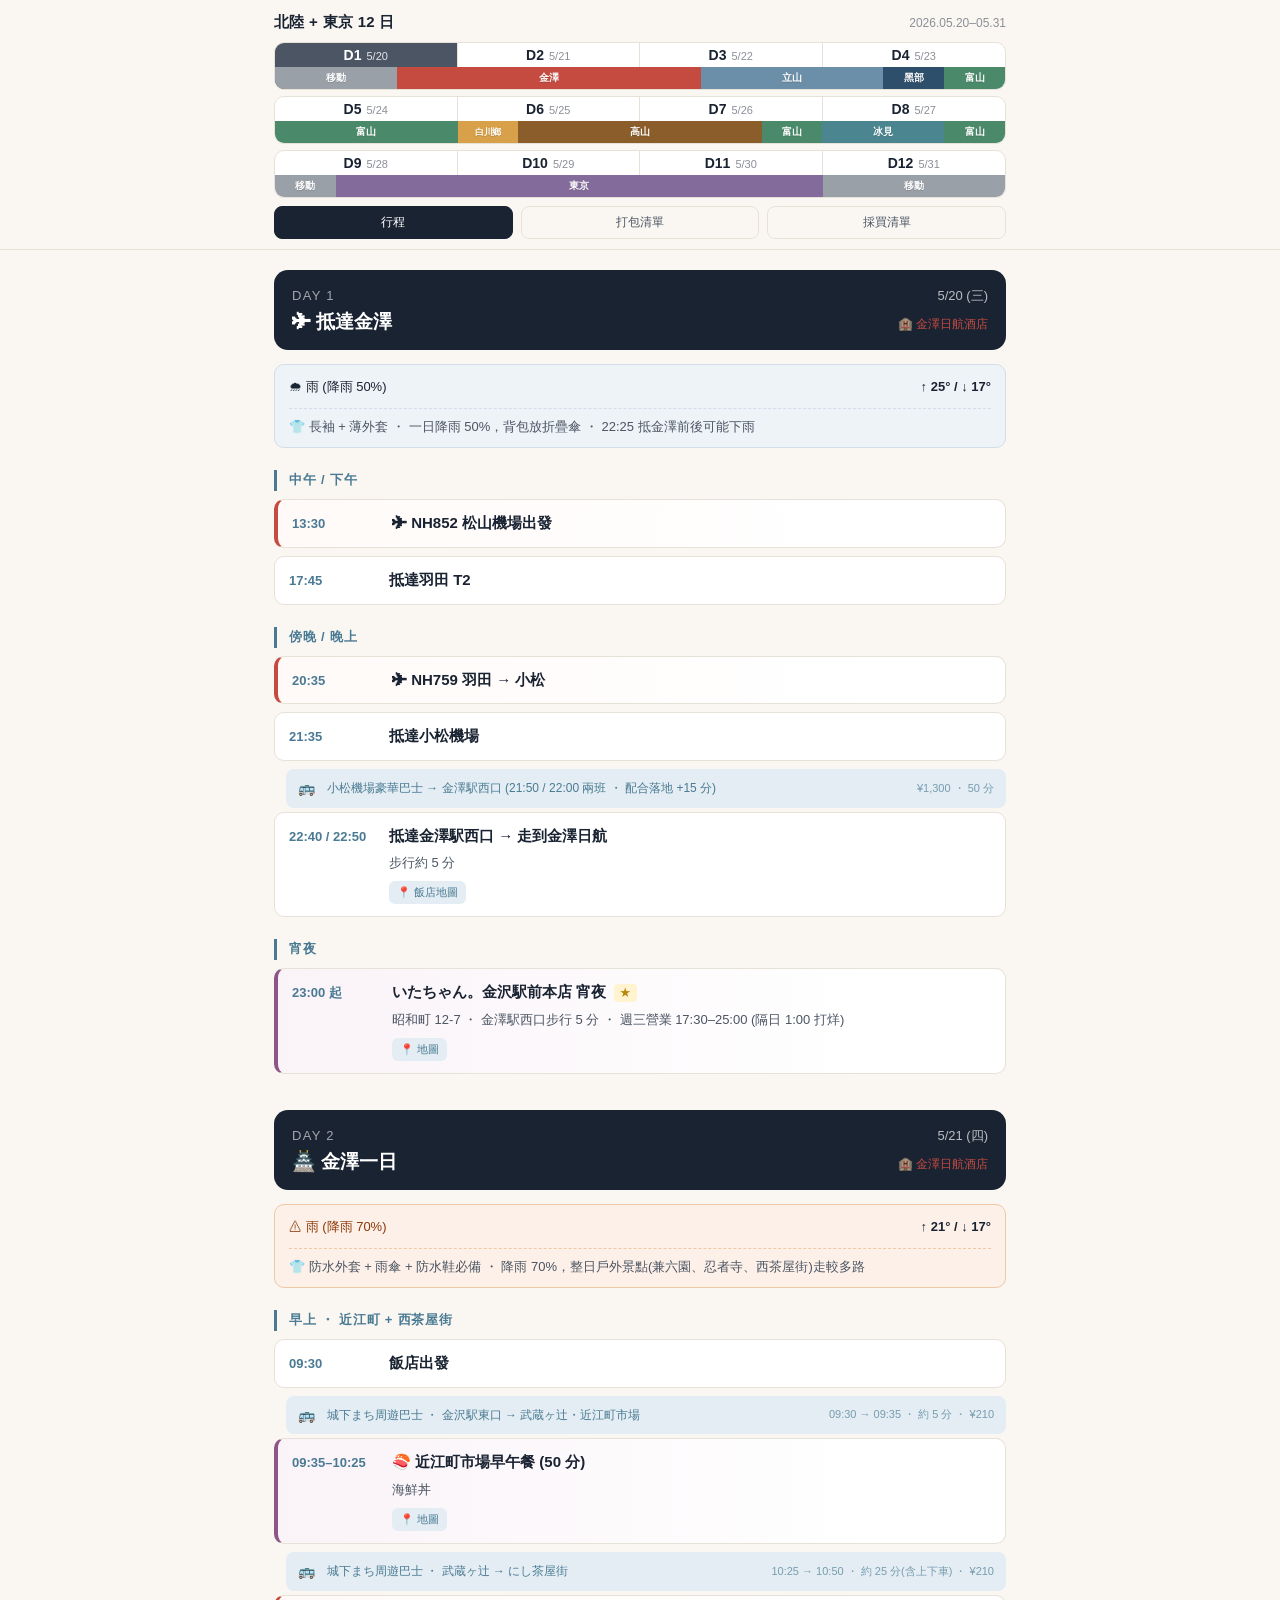
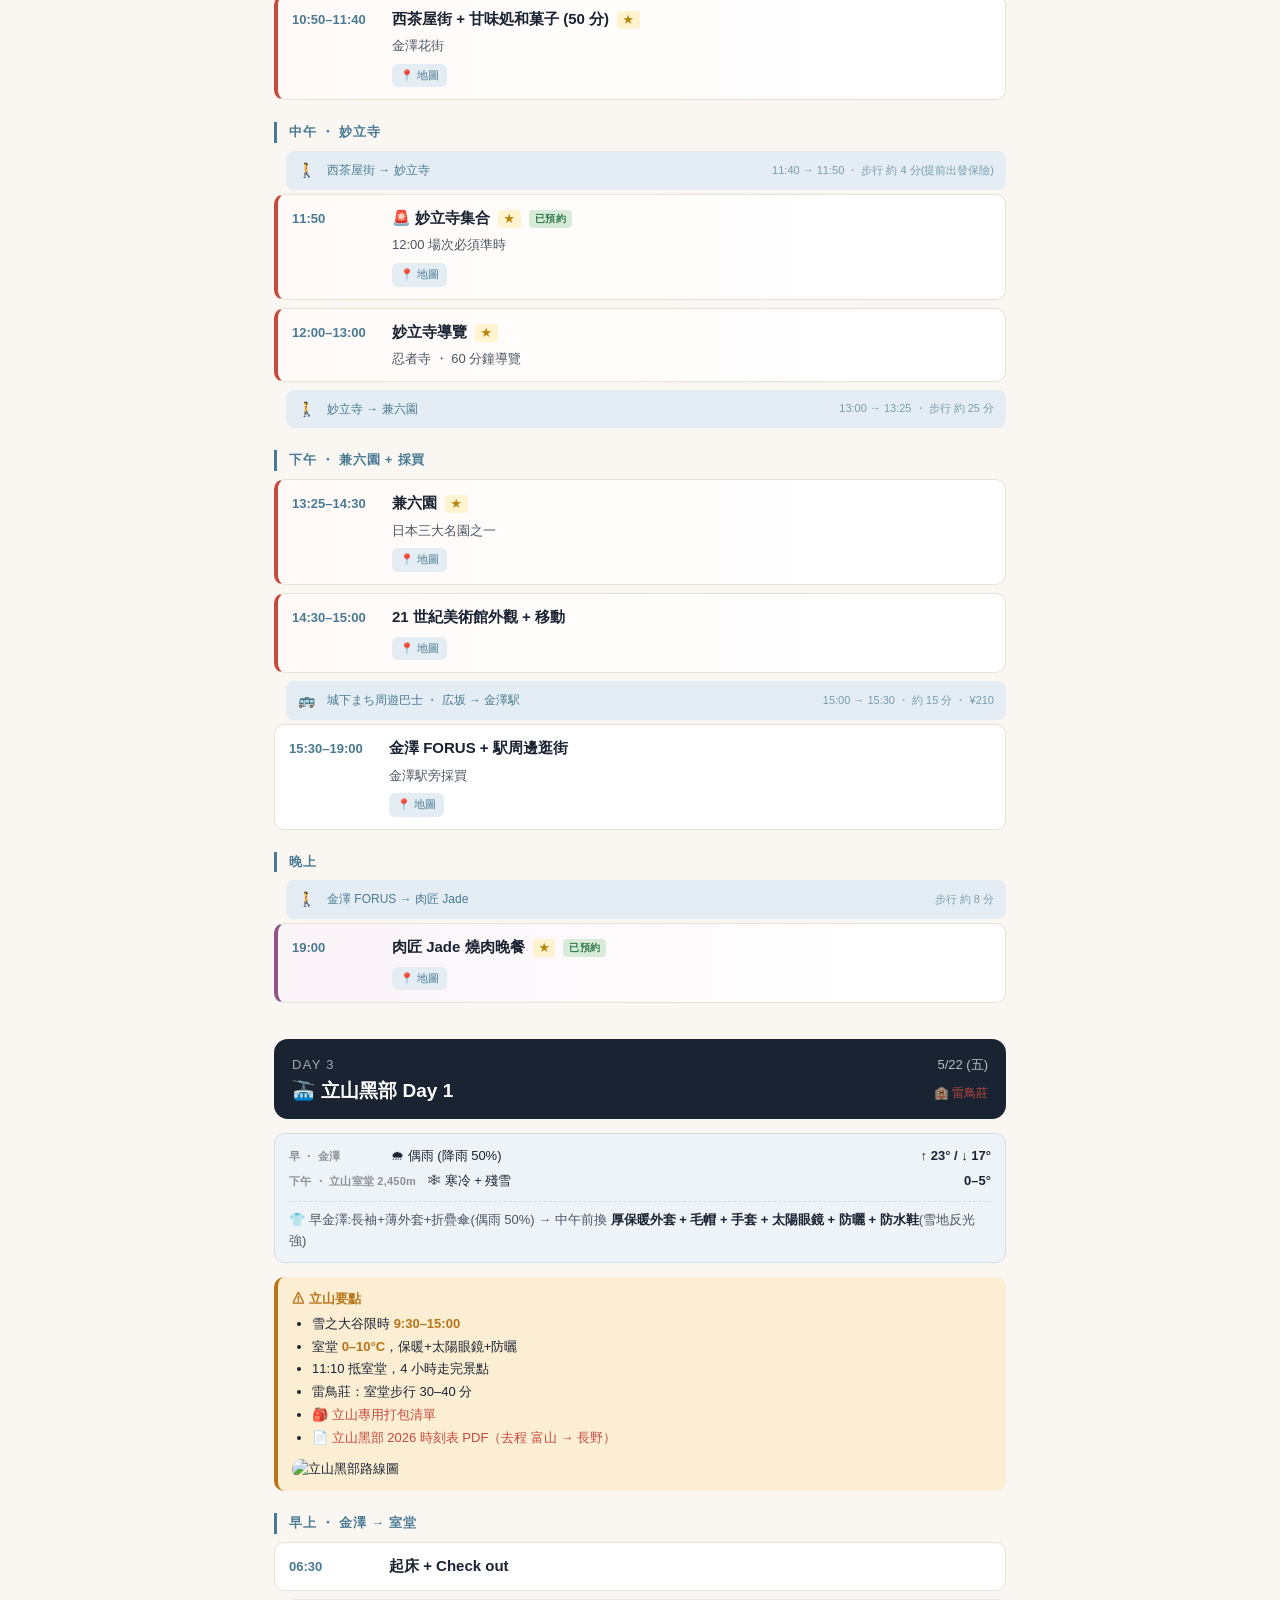
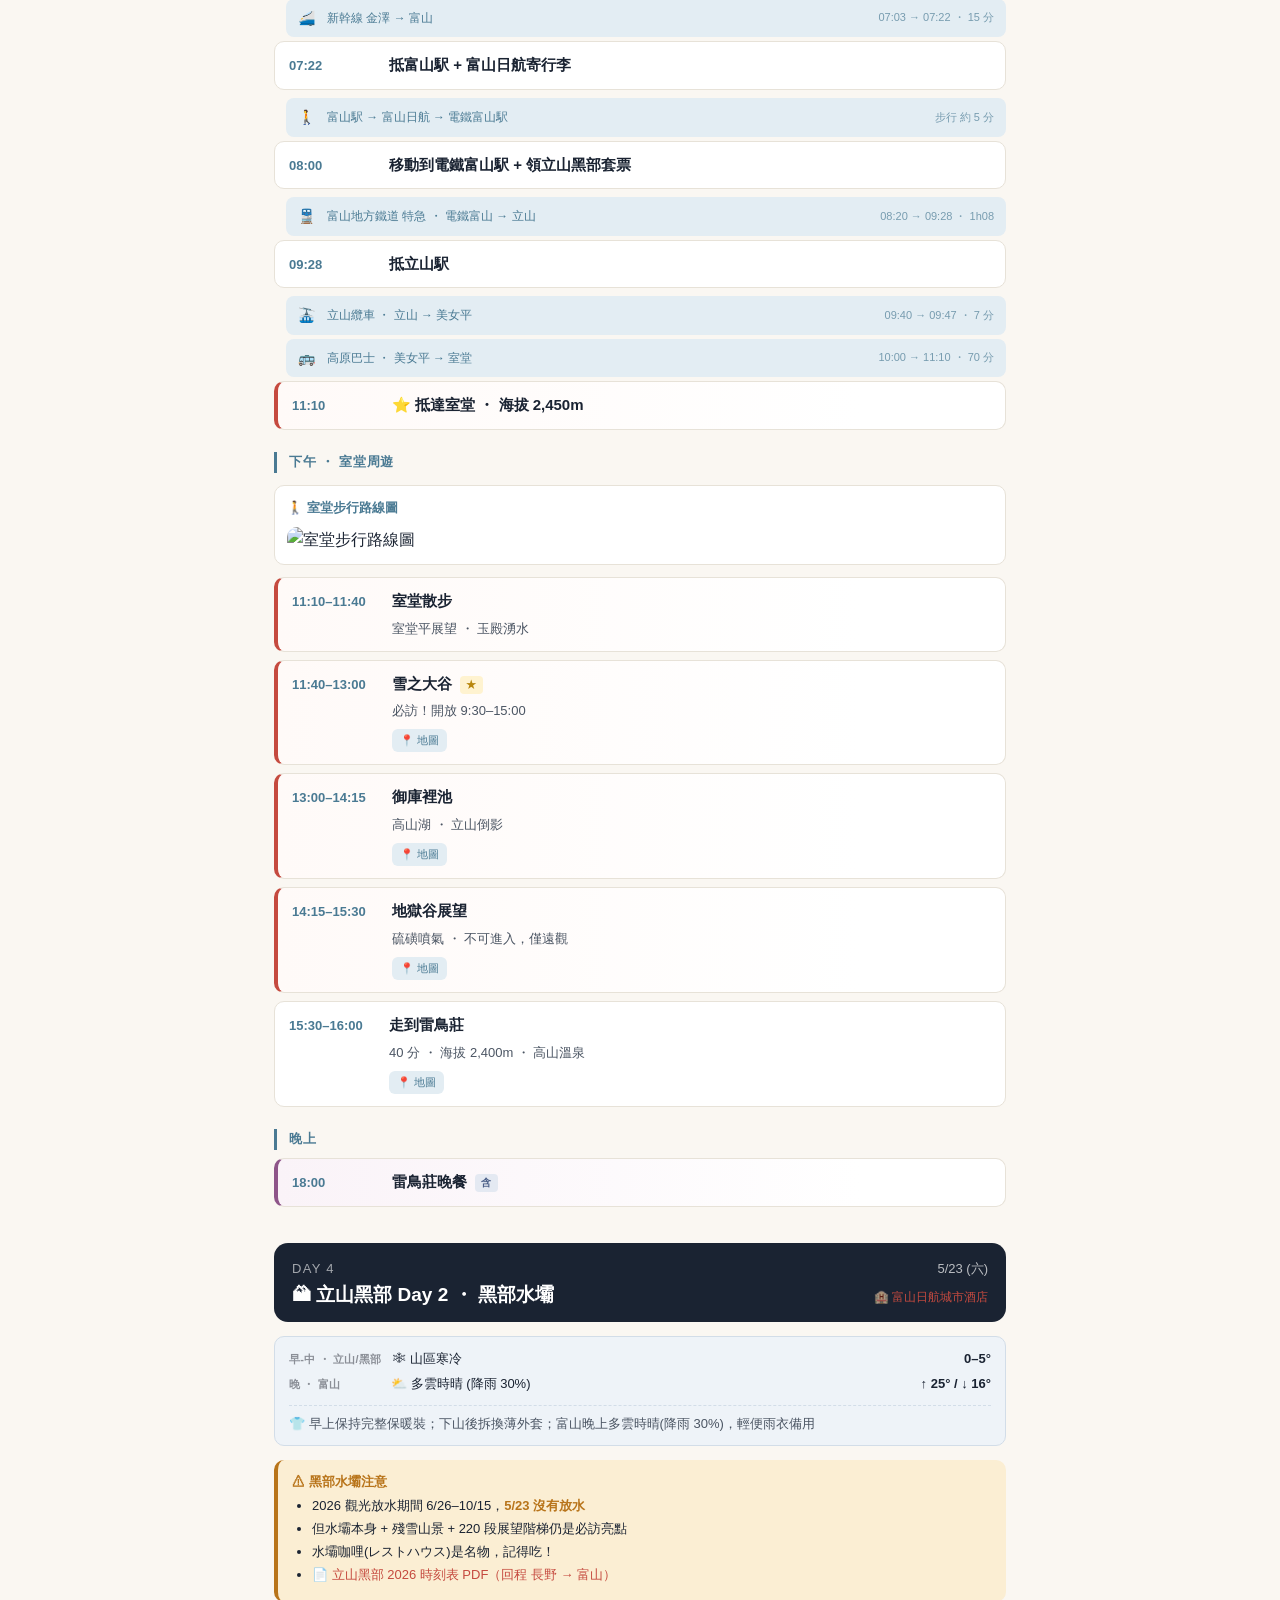
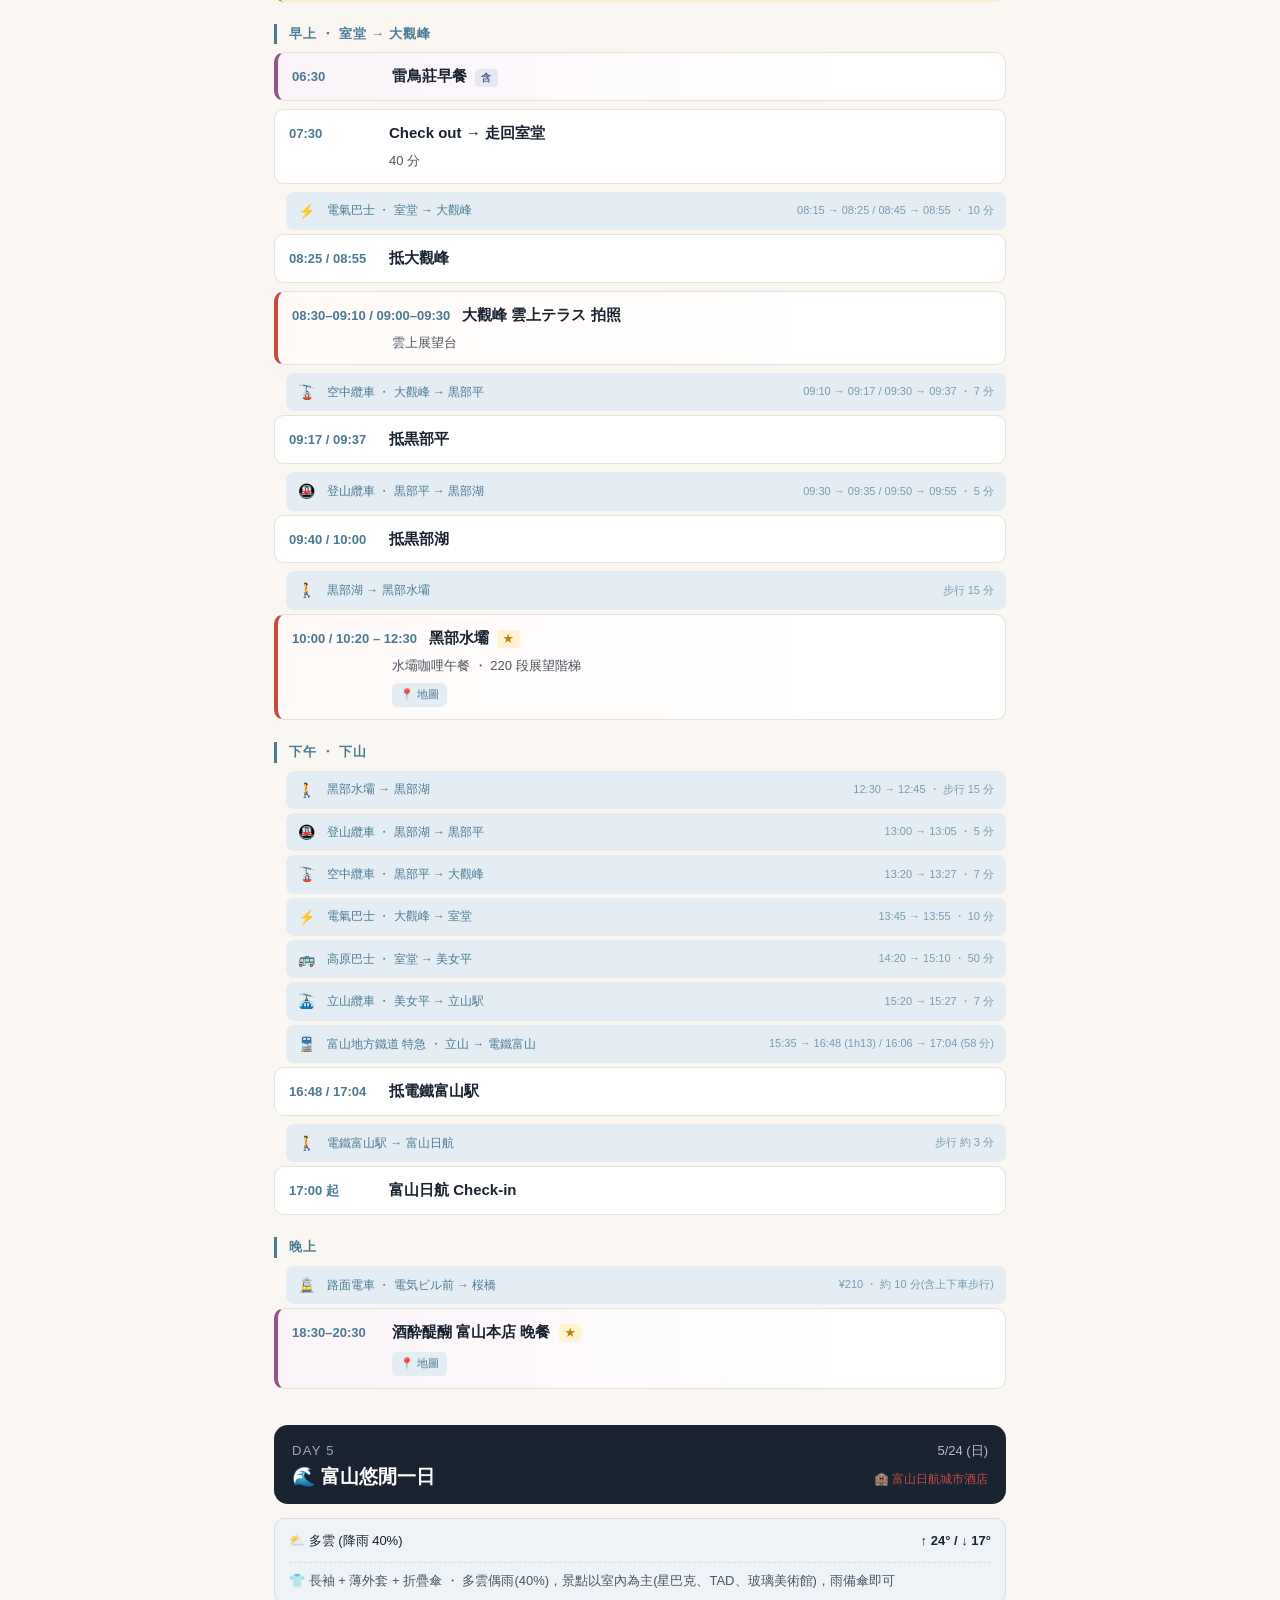
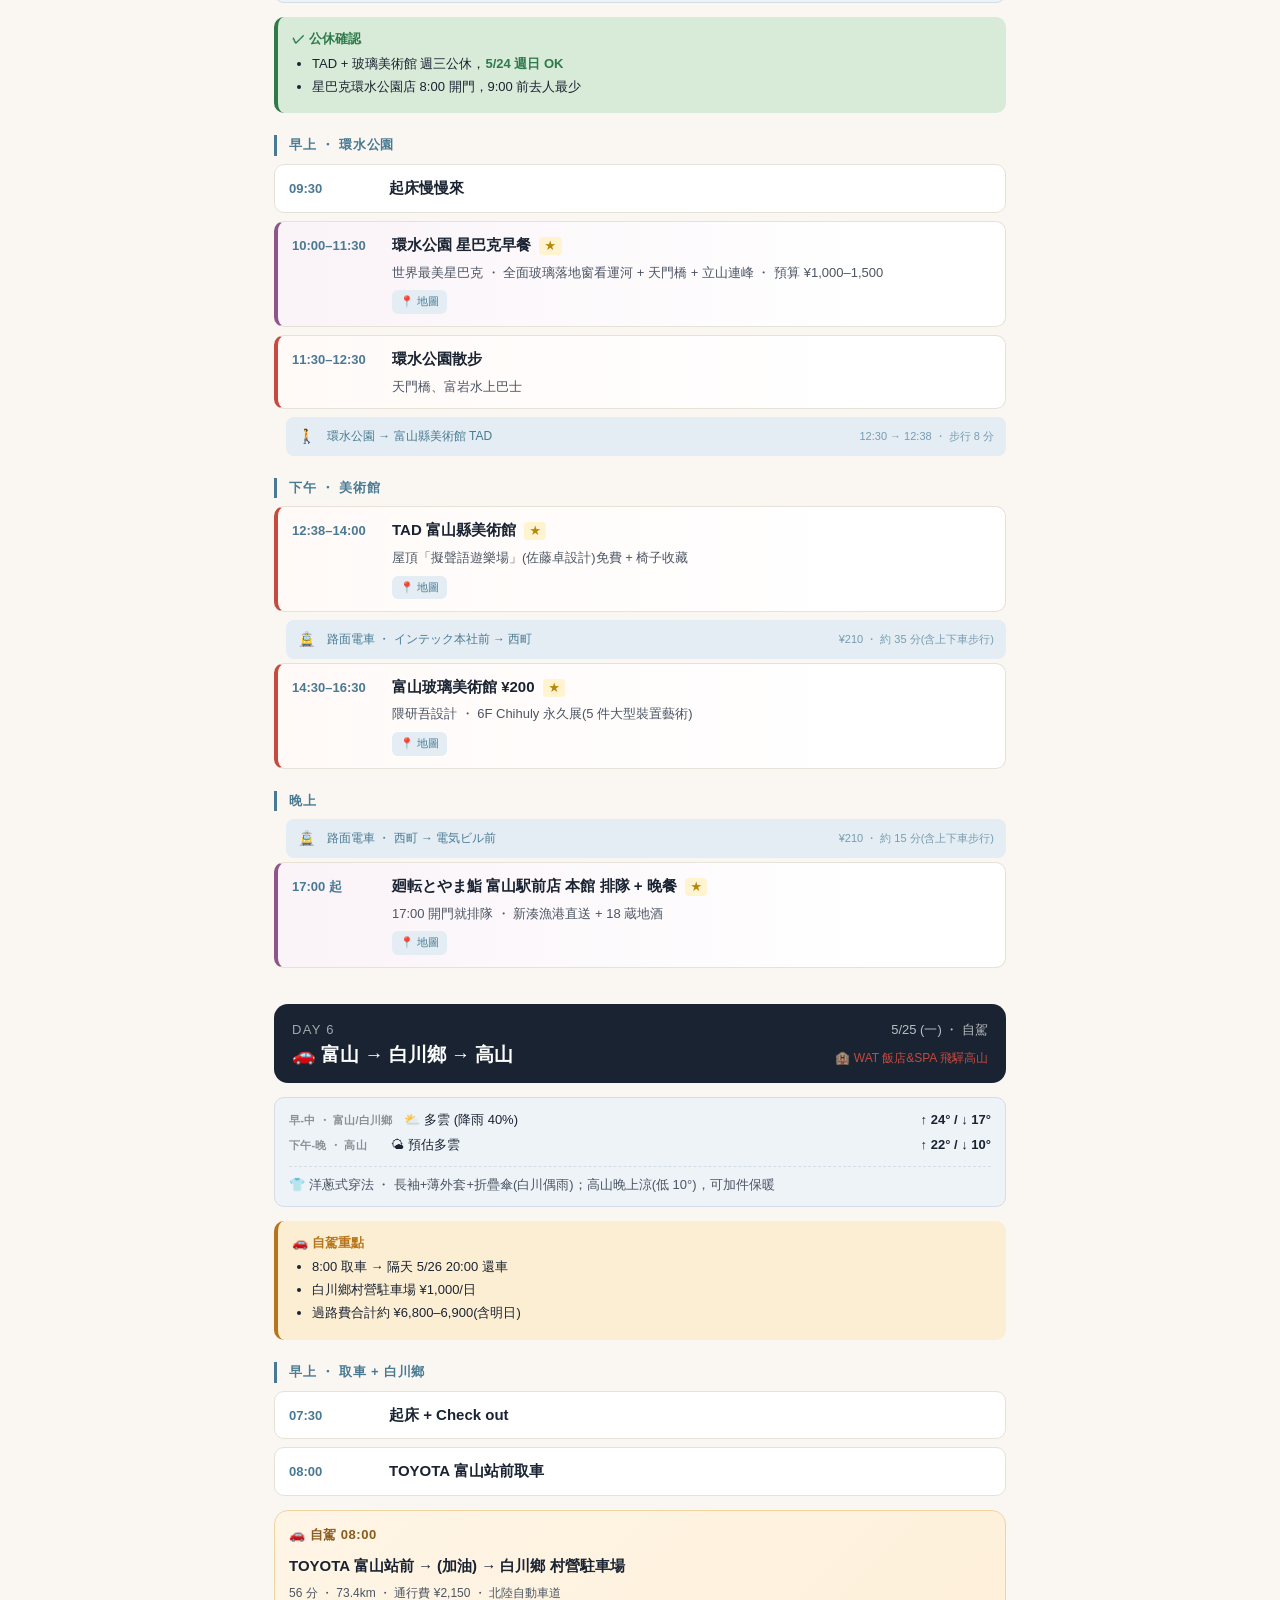
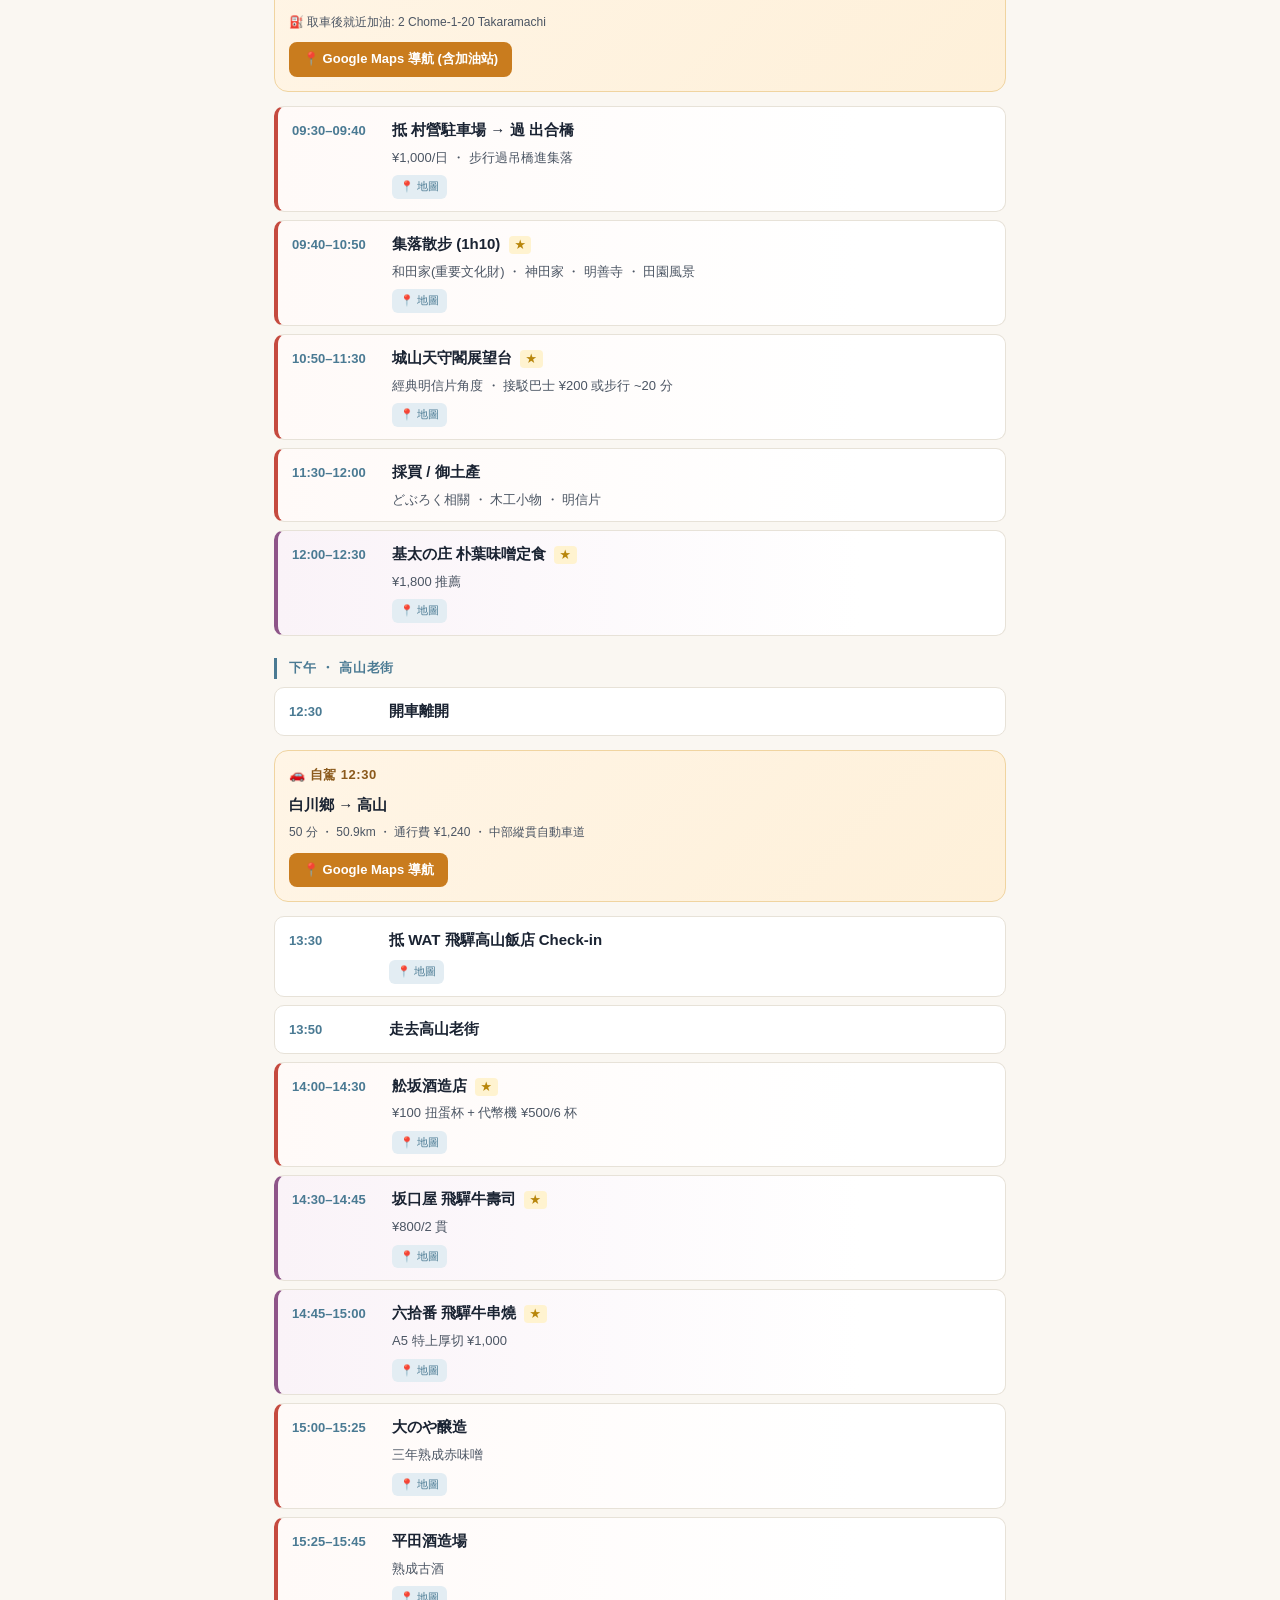
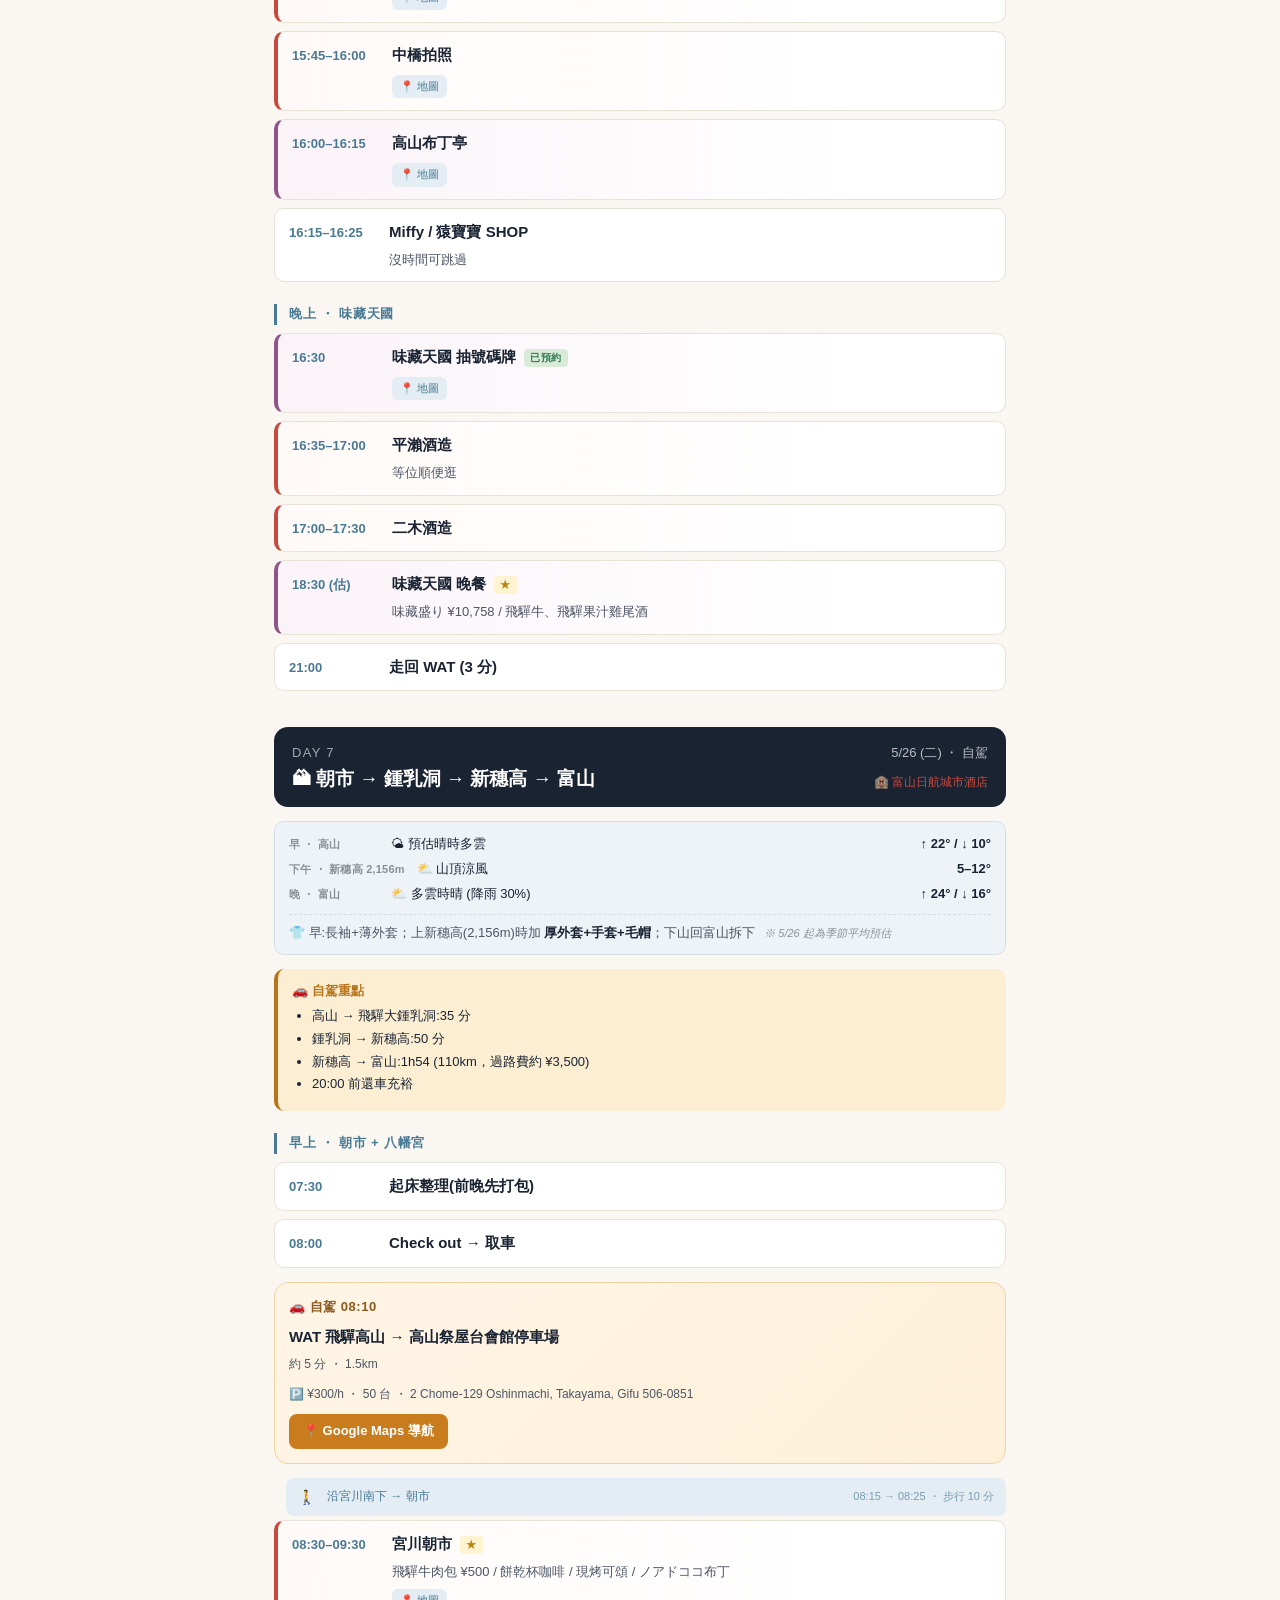
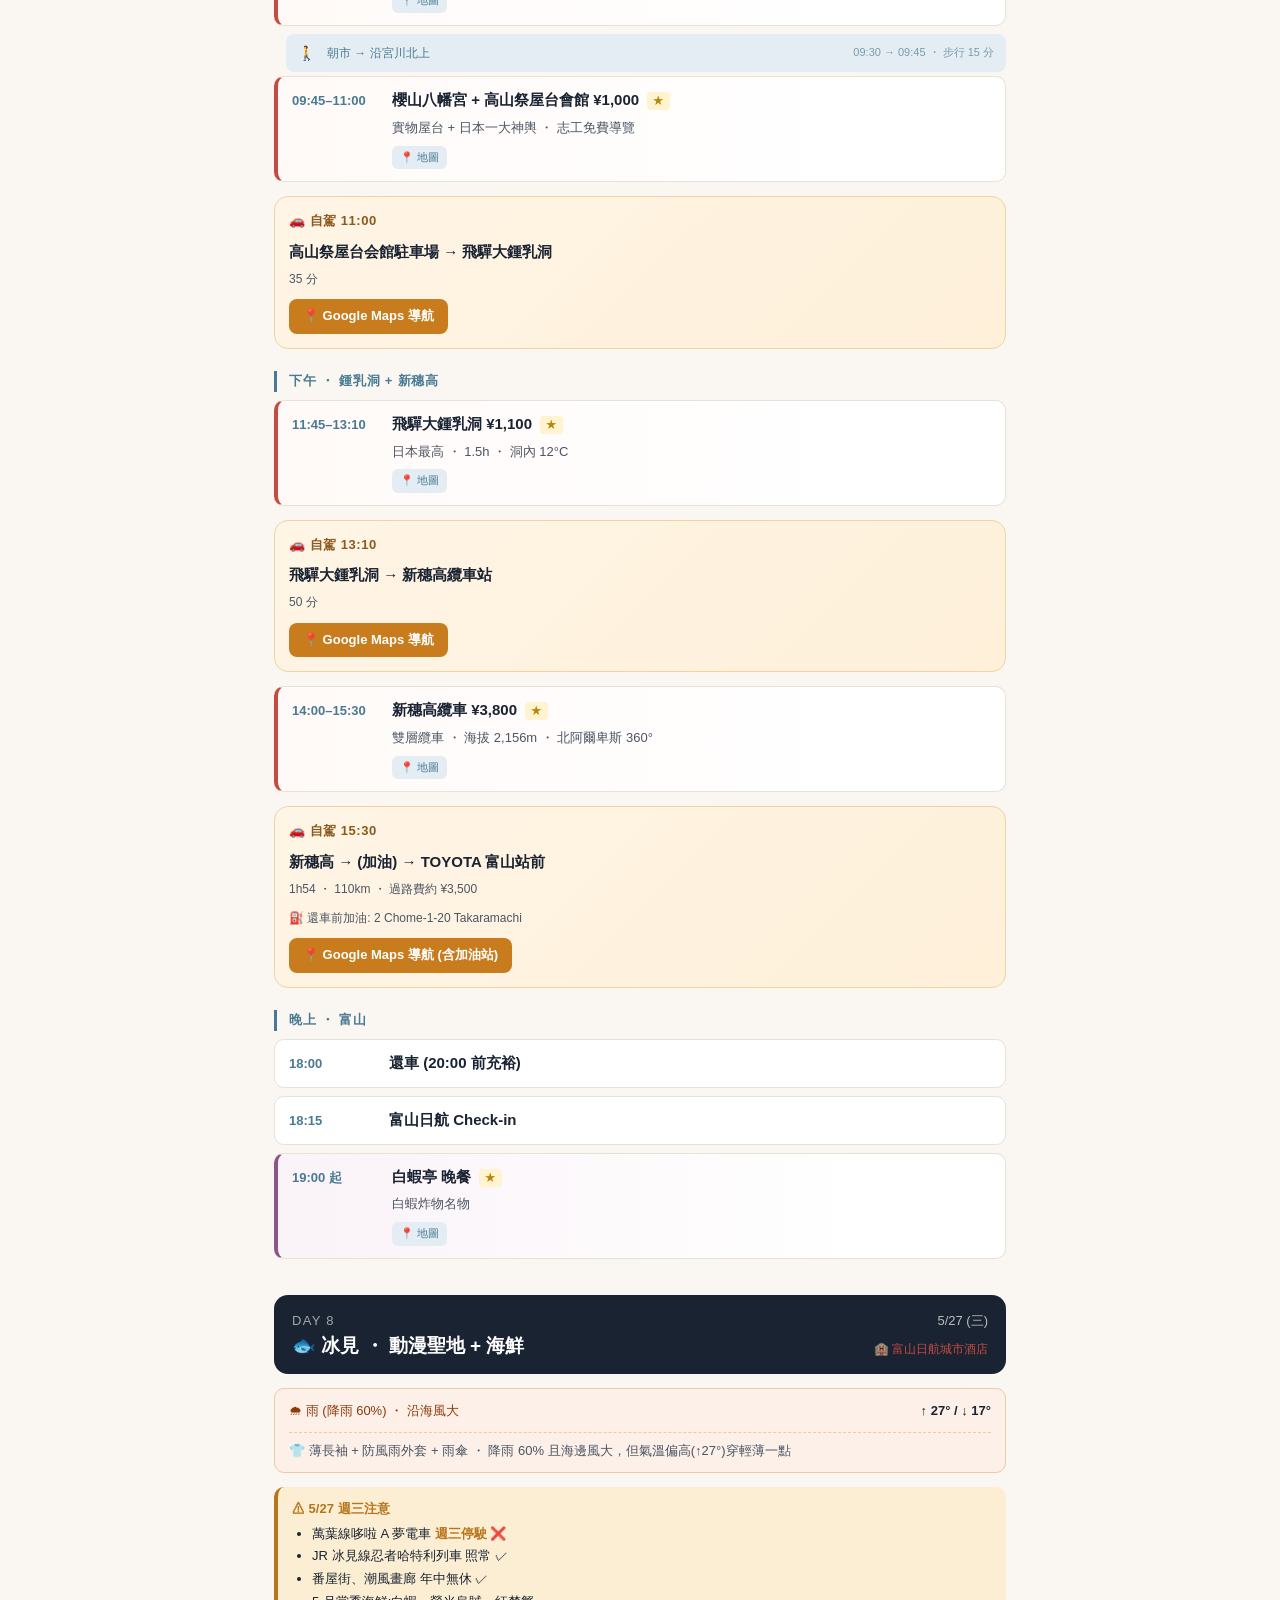
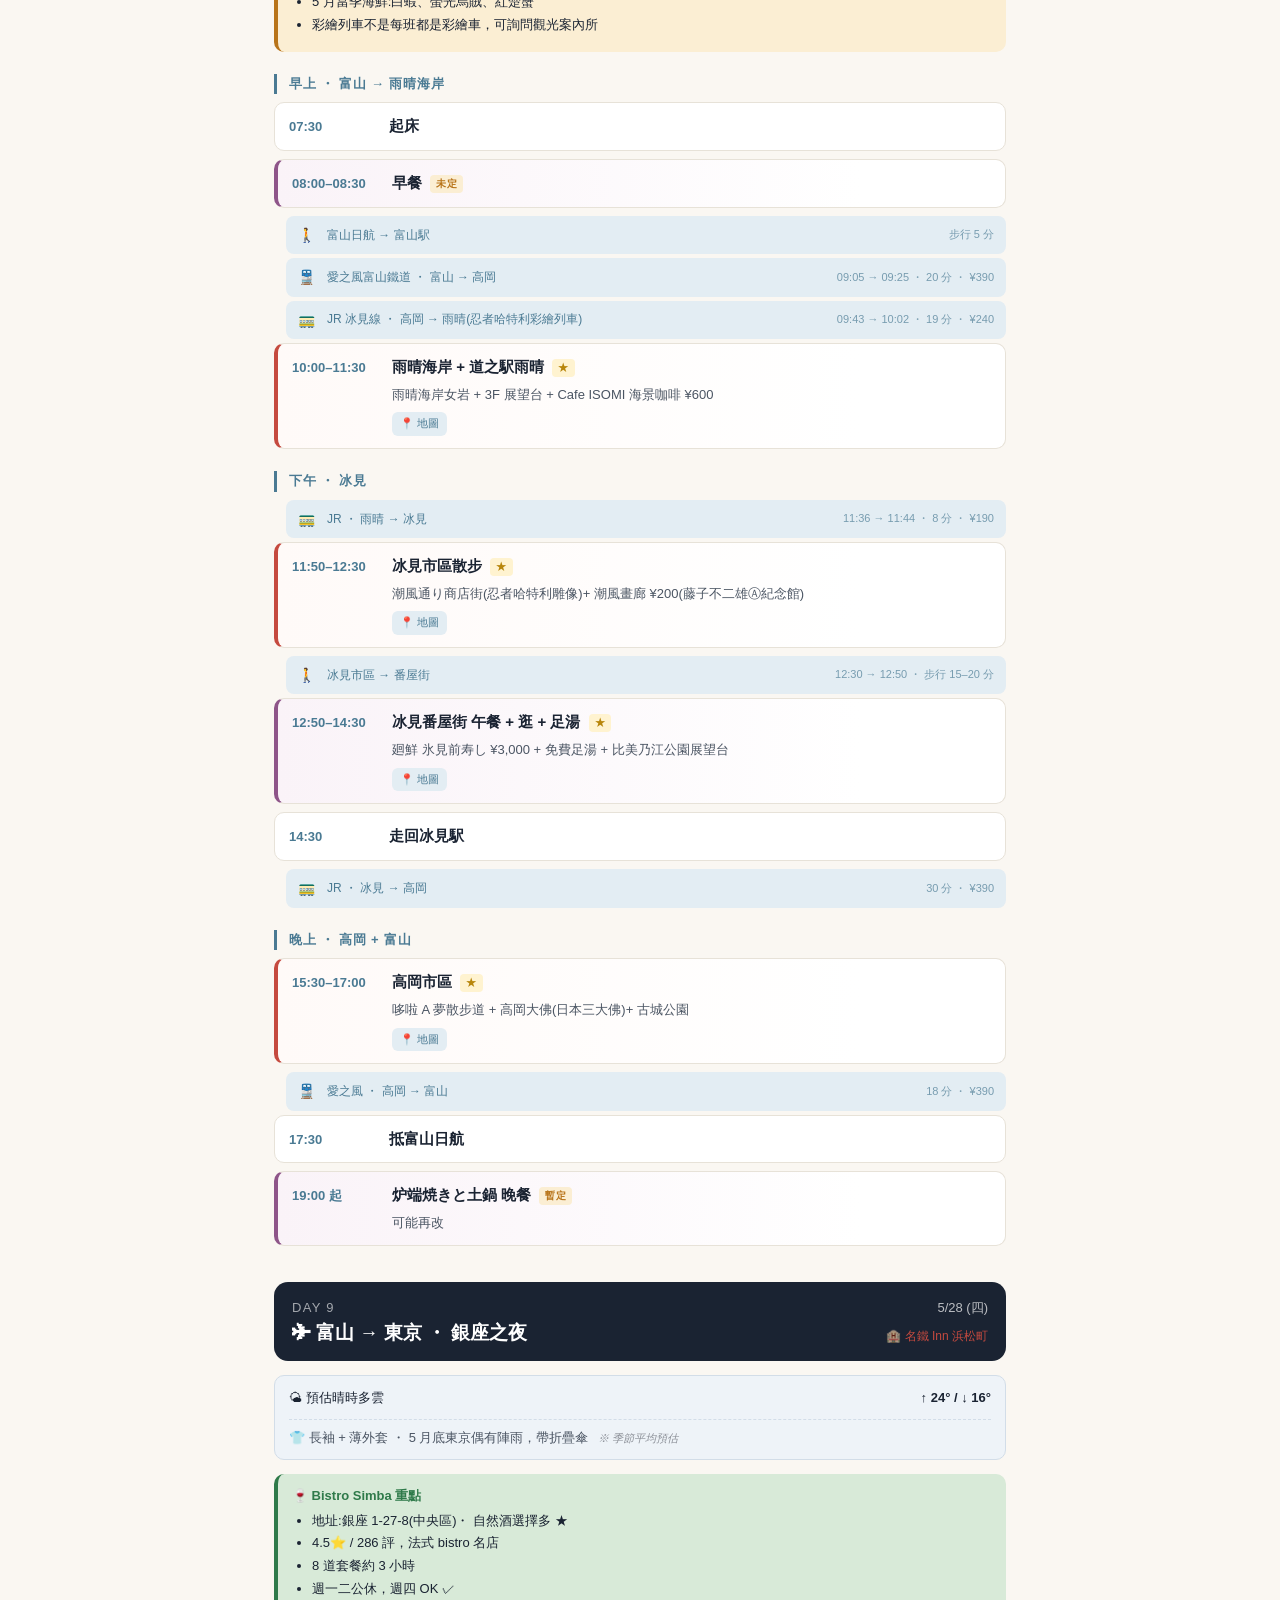
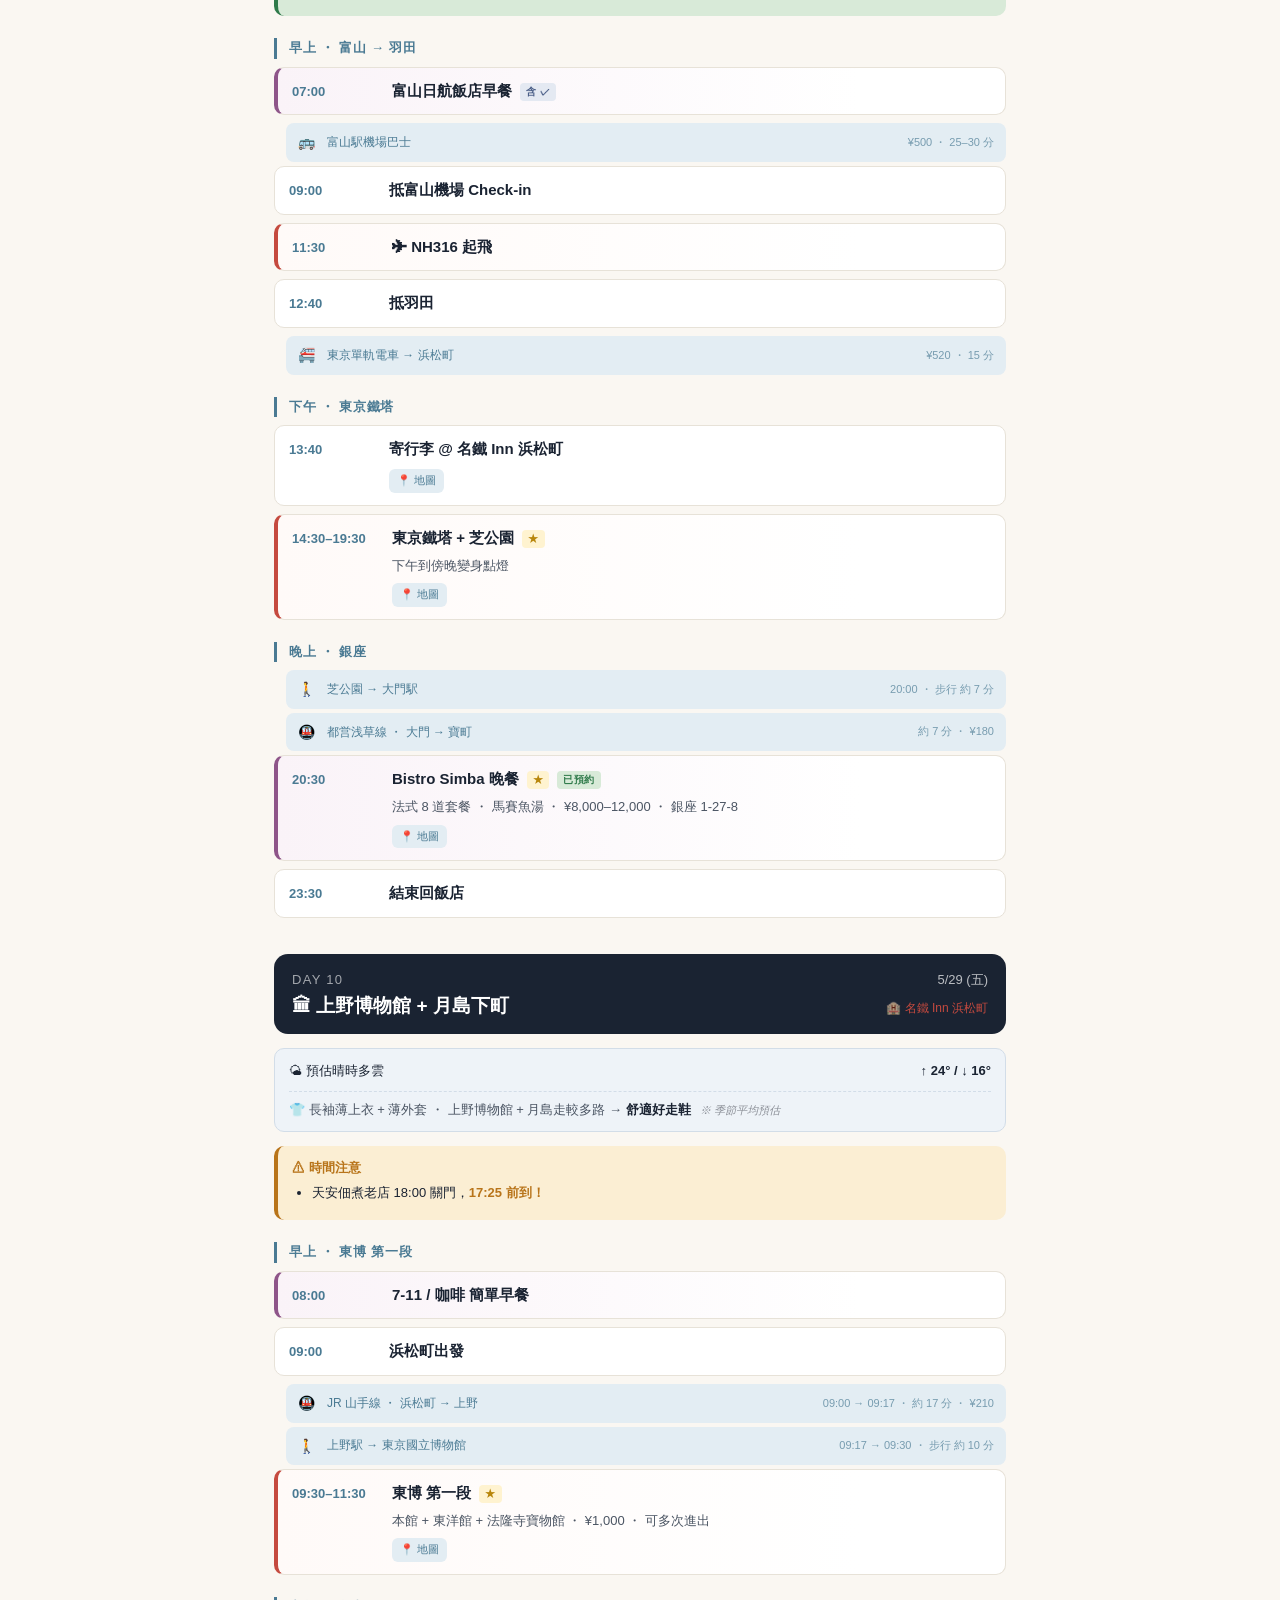
==== commit a1dd9c93: "Update itinerary, weather and routes - Weather: refresh all 12 days with JMA + Weathernews forecast " ====
--- a/index.html
+++ b/index.html
@@ -93,7 +93,7 @@
         <span class="w-cond">🌧 雨 (降雨 50%)</span>
         <span class="w-temp">↑ 25° / ↓ 17°</span>
       </div>
-      <div class="w-advice">👕 長袖 + 薄外套 ・ 22:25 抵金澤前後可能有雨，背包放折疊傘</div>
+      <div class="w-advice">👕 長袖 + 薄外套 ・ 一日降雨 50%，背包放折疊傘 ・ 22:25 抵金澤前後可能下雨</div>
     </div>    <h3 class="seg-title" id="d1-pm">中午 / 下午</h3>
 
     <div class="item highlight">
@@ -178,14 +178,14 @@
         <span class="w-cond">⚠ 雨 (降雨 70%)</span>
         <span class="w-temp">↑ 21° / ↓ 17°</span>
       </div>
-      <div class="w-advice">👕 防水外套 + 雨傘 + 防水鞋必備 ・ 整日戶外景點(兼六園、忍者寺、西茶屋街)走較多路</div>
-    </div>
-
-    <h3 class="seg-title" id="d2-am">早上</h3>
-
-    <div class="item">
-      <div class="row1">
-        <div class="time">09:00</div>
+      <div class="w-advice">👕 防水外套 + 雨傘 + 防水鞋必備 ・ 降雨 70%，整日戶外景點(兼六園、忍者寺、西茶屋街)走較多路</div>
+    </div>
+
+    <h3 class="seg-title" id="d2-am">早上 ・ 近江町 + 西茶屋街</h3>
+
+    <div class="item">
+      <div class="row1">
+        <div class="time">09:30</div>
         <div class="title">飯店出發</div>
       </div>
     </div>
@@ -193,13 +193,13 @@
     <div class="transit">
       <span class="ico">🚌</span>
       <span class="route">城下まち周遊巴士 ・ 金沢駅東口 → 武蔵ヶ辻・近江町市場</span>
-      <span class="duration">¥210 ・ 約 4 分</span>
-    </div>
-
-    <div class="item meal">
-      <div class="row1">
-        <div class="time">09:30–11:00</div>
-        <div class="title">🍣 近江町市場早午餐</div>
+      <span class="duration">09:30 → 09:35 ・ 約 5 分 ・ ¥210</span>
+    </div>
+
+    <div class="item meal">
+      <div class="row1">
+        <div class="time">09:35–10:25</div>
+        <div class="title">🍣 近江町市場早午餐 (50 分)</div>
       </div>
       <div class="note">海鮮丼</div>
       <div class="links">
@@ -209,13 +209,59 @@
 
     <div class="transit">
       <span class="ico">🚌</span>
-      <span class="route">城下まち周遊巴士 ・ 武蔵ヶ辻 → 兼六園下</span>
-      <span class="duration">¥210 ・ 約 8 分</span>
-    </div>
-
-    <div class="item highlight">
-      <div class="row1">
-        <div class="time">11:00–12:30</div>
+      <span class="route">城下まち周遊巴士 ・ 武蔵ヶ辻 → にし茶屋街</span>
+      <span class="duration">10:25 → 10:50 ・ 約 25 分(含上下車) ・ ¥210</span>
+    </div>
+
+    <div class="item highlight">
+      <div class="row1">
+        <div class="time">10:50–11:40</div>
+        <div class="title">西茶屋街 + 甘味処和菓子 (50 分) <span class="badge star">★</span></div>
+      </div>
+      <div class="note">金澤花街</div>
+      <div class="links">
+        <a href="https://maps.google.com/?q=西茶屋街" target="_blank" rel="noopener">📍 地圖</a>
+      </div>
+    </div>
+
+    <h3 class="seg-title" id="d2-pm">中午 ・ 妙立寺</h3>
+
+    <div class="transit">
+      <span class="ico">🚶</span>
+      <span class="route">西茶屋街 → 妙立寺</span>
+      <span class="duration">11:40 → 11:50 ・ 步行 約 4 分(提前出發保險)</span>
+    </div>
+
+    <div class="item highlight">
+      <div class="row1">
+        <div class="time">11:50</div>
+        <div class="title">🚨 妙立寺集合 <span class="badge star">★</span> <span class="badge ok">已預約</span></div>
+      </div>
+      <div class="note">12:00 場次必須準時</div>
+      <div class="links">
+        <a href="https://maps.google.com/?q=妙立寺+忍者寺" target="_blank" rel="noopener">📍 地圖</a>
+      </div>
+    </div>
+
+    <div class="item highlight">
+      <div class="row1">
+        <div class="time">12:00–13:00</div>
+        <div class="title">妙立寺導覽 <span class="badge star">★</span></div>
+      </div>
+      <div class="note">忍者寺 ・ 60 分鐘導覽</div>
+    </div>
+
+    <div class="transit">
+      <span class="ico">🚶</span>
+      <span class="route">妙立寺 → 兼六園</span>
+      <span class="duration">13:00 → 13:25 ・ 步行 約 25 分</span>
+    </div>
+
+    <h3 class="seg-title" id="d2-pm2">下午 ・ 兼六園 + 採買</h3>
+
+    <div class="item highlight">
+      <div class="row1">
+        <div class="time">13:25–14:30</div>
         <div class="title">兼六園 <span class="badge star">★</span></div>
       </div>
       <div class="note">日本三大名園之一</div>
@@ -224,113 +270,44 @@
       </div>
     </div>
 
-    <h3 class="seg-title" id="d2-pm">下午</h3>
+    <div class="item highlight">
+      <div class="row1">
+        <div class="time">14:30–15:00</div>
+        <div class="title">21 世紀美術館外觀 + 移動</div>
+      </div>
+      <div class="links">
+        <a href="https://maps.google.com/?q=金沢21世紀美術館" target="_blank" rel="noopener">📍 地圖</a>
+      </div>
+    </div>
+
+    <div class="transit">
+      <span class="ico">🚌</span>
+      <span class="route">城下まち周遊巴士 ・ 広坂 → 金澤駅</span>
+      <span class="duration">15:00 → 15:30 ・ 約 15 分 ・ ¥210</span>
+    </div>
+
+    <div class="item">
+      <div class="row1">
+        <div class="time">15:30–19:00</div>
+        <div class="title">金澤 FORUS + 駅周邊逛街</div>
+      </div>
+      <div class="note">金澤駅旁採買</div>
+      <div class="links">
+        <a href="https://maps.google.com/?q=金沢フォーラス" target="_blank" rel="noopener">📍 地圖</a>
+      </div>
+    </div>
+
+    <h3 class="seg-title" id="d2-eve">晚上</h3>
 
     <div class="transit">
       <span class="ico">🚶</span>
-      <span class="route">兼六園 → 21 世紀美術館</span>
-      <span class="duration">步行 約 5 分</span>
-    </div>
-
-    <div class="item highlight">
-      <div class="row1">
-        <div class="time">12:30–12:45</div>
-        <div class="title">21 世紀美術館(只看外觀)</div>
-      </div>
-      <div class="links">
-        <a href="https://maps.google.com/?q=金沢21世紀美術館" target="_blank" rel="noopener">📍 地圖</a>
-      </div>
-    </div>
-
-    <div class="transit">
-      <span class="ico">🚌</span>
-      <span class="route">城下まち周遊巴士 ・ 広坂 → 廣小路</span>
-      <span class="duration">¥210 ・ 約 15 分</span>
-    </div>
-
-    <div class="item highlight">
-      <div class="row1">
-        <div class="time">13:00</div>
-        <div class="title">妙立寺(忍者寺) <span class="badge warn">⚠ 待預約</span></div>
-      </div>
-      <div class="note">需電話預約 13:00 場次</div>
-      <div class="links">
-        <a href="https://maps.google.com/?q=妙立寺+忍者寺" target="_blank" rel="noopener">📍 地圖</a>
-      </div>
-    </div>
-
-    <div class="transit">
-      <span class="ico">🚶</span>
-      <span class="route">妙立寺 → 西茶屋街</span>
-      <span class="duration">步行 約 5 分</span>
-    </div>
-
-    <div class="item highlight">
-      <div class="row1">
-        <div class="time">14:00–15:30</div>
-        <div class="title">西茶屋街漫步</div>
-      </div>
-      <div class="note">金澤花街</div>
-      <div class="links">
-        <a href="https://maps.google.com/?q=西茶屋街" target="_blank" rel="noopener">📍 地圖</a>
-      </div>
-    </div>
-
-    <div class="transit">
-      <span class="ico">🚌</span>
-      <span class="route">城下まち周遊巴士 ・ にし茶屋街 → 金澤駅</span>
-      <span class="duration">¥210 ・ 約 15 分</span>
-    </div>
-
-    <div class="item">
-      <div class="row1">
-        <div class="time">15:30–16:30</div>
-        <div class="title">金澤 FORUS 採買</div>
-      </div>
-      <div class="note">金澤駅旁</div>
-      <div class="links">
-        <a href="https://maps.google.com/?q=金沢フォーラス" target="_blank" rel="noopener">📍 地圖</a>
-      </div>
-    </div>
-
-    <div class="transit">
-      <span class="ico">🚶</span>
-      <span class="route">金澤 FORUS → 7-11 昭和町</span>
-      <span class="duration">步行 約 7 分</span>
-    </div>
-
-    <div class="item">
-      <div class="row1">
-        <div class="time">16:30–17:00</div>
-        <div class="title">7-11 昭和町 買補給</div>
-      </div>
-      <div class="note">備明日立山行李食物</div>
-    </div>
-
-    <h3 class="seg-title" id="d2-eve">晚上</h3>
-
-    <div class="transit">
-      <span class="ico">🚶</span>
-      <span class="route">7-11 昭和町 → 金澤日航</span>
-      <span class="duration">步行 約 3 分</span>
-    </div>
-
-    <div class="item">
-      <div class="row1">
-        <div class="time">17:00–20:00</div>
-        <div class="title">飯店休息</div>
-      </div>
-    </div>
-
-    <div class="transit">
-      <span class="ico">🚶</span>
-      <span class="route">金澤日航 → 肉匠 Jade</span>
-      <span class="duration">步行 約 5 分</span>
-    </div>
-
-    <div class="item meal">
-      <div class="row1">
-        <div class="time">20:30</div>
+      <span class="route">金澤 FORUS → 肉匠 Jade</span>
+      <span class="duration">步行 約 8 分</span>
+    </div>
+
+    <div class="item meal">
+      <div class="row1">
+        <div class="time">19:00</div>
         <div class="title">肉匠 Jade 燒肉晚餐 <span class="badge star">★</span> <span class="badge ok">已預約</span></div>
       </div>
       <div class="links">
@@ -366,7 +343,7 @@
         <span class="w-cond">❄ 寒冷 + 殘雪</span>
         <span class="w-temp">0–5°</span>
       </div>
-      <div class="w-advice">👕 早:長袖+薄外套 → 中午前換 <strong>厚保暖外套 + 毛帽 + 手套 + 太陽眼鏡 + 防曬 + 防水鞋</strong>(雪地反光強)</div>
+      <div class="w-advice">👕 早金澤:長袖+薄外套+折疊傘(偶雨 50%) → 中午前換 <strong>厚保暖外套 + 毛帽 + 手套 + 太陽眼鏡 + 防曬 + 防水鞋</strong>(雪地反光強)</div>
     </div>    <div class="notice">
       <strong>⚠ 立山要點</strong>
       <ul>
@@ -543,7 +520,7 @@
         <span class="w-cond">⛅ 多雲時晴 (降雨 30%)</span>
         <span class="w-temp">↑ 25° / ↓ 16°</span>
       </div>
-      <div class="w-advice">👕 早上保持完整保暖裝；下山後拆換薄外套；背包放輕便雨衣</div>
+      <div class="w-advice">👕 早上保持完整保暖裝；下山後拆換薄外套；富山晚上多雲時晴(降雨 30%)，輕便雨衣備用</div>
     </div>    <div class="notice">
       <strong>⚠ 黑部水壩注意</strong>
       <ul>
@@ -733,7 +710,7 @@
         <span class="w-cond">⛅ 多雲 (降雨 40%)</span>
         <span class="w-temp">↑ 24° / ↓ 17°</span>
       </div>
-      <div class="w-advice">👕 防水外套 + 雨傘 + 防水鞋 ・ 還好景點以室內為主(星巴克、TAD、玻璃美術館)，注意館際移動防雨</div>
+      <div class="w-advice">👕 長袖 + 薄外套 + 折疊傘 ・ 多雲偶雨(40%)，景點以室內為主(星巴克、TAD、玻璃美術館)，雨備傘即可</div>
     </div>    <div class="notice ok">
       <strong>✓ 公休確認</strong>
       <ul>
@@ -853,7 +830,7 @@
         <span class="w-cond">🌤 預估多雲</span>
         <span class="w-temp">↑ 22° / ↓ 10°</span>
       </div>
-      <div class="w-advice">👕 洋蔥式穿法 ・ 長袖+薄外套；山區晚上涼(低 9°)，可加件衣</div>
+      <div class="w-advice">👕 洋蔥式穿法 ・ 長袖+薄外套+折疊傘(白川偶雨)；高山晚上涼(低 10°)，可加件保暖</div>
     </div>    <div class="notice">
       <strong>🚗 自駕重點</strong>
       <ul>
@@ -882,21 +859,51 @@
     <!-- 自駕段 1 -->
     <div class="drive-card">
       <div class="dc-head">🚗 自駕 08:00</div>
-      <div class="dc-route">TOYOTA 富山站前 → (加油) → 白川鄉</div>
+      <div class="dc-route">TOYOTA 富山站前 → (加油) → 白川鄉 村營駐車場</div>
       <div class="dc-meta">56 分 ・ 73.4km ・ 通行費 ¥2,150 ・ 北陸自動車道</div>
       <div class="dc-meta">⛽ 取車後就近加油: 2 Chome-1-20 Takaramachi</div>
-      <a class="nav-btn" href="https://www.google.com/maps/dir/?api=1&origin=トヨタレンタカー富山駅前店&destination=白川郷&waypoints=2+Chome-1-20+Takaramachi+Toyama+930-0007&travelmode=driving" target="_blank" rel="noopener">📍 Google Maps 導航 (含加油站)</a>
-    </div>
-
-    <div class="item highlight">
-      <div class="row1">
-        <div class="time">09:30–12:00</div>
-        <div class="title">白川鄉合掌村 (2.5h) <span class="badge star">★</span></div>
-      </div>
-      <div class="note">聚落 ・ 城山天守閣展望台</div>
+      <a class="nav-btn" href="https://www.google.com/maps/dir/?api=1&origin=トヨタレンタカー富山駅前店&destination=白川郷+村営せせらぎ公園駐車場&waypoints=2+Chome-1-20+Takaramachi+Toyama+930-0007&travelmode=driving" target="_blank" rel="noopener">📍 Google Maps 導航 (含加油站)</a>
+    </div>
+
+    <div class="item highlight">
+      <div class="row1">
+        <div class="time">09:30–09:40</div>
+        <div class="title">抵 村營駐車場 → 過 出合橋</div>
+      </div>
+      <div class="note">¥1,000/日 ・ 步行過吊橋進集落</div>
+      <div class="links">
+        <a href="https://maps.google.com/?q=白川郷+村営せせらぎ公園駐車場" target="_blank" rel="noopener">📍 地圖</a>
+      </div>
+    </div>
+
+    <div class="item highlight">
+      <div class="row1">
+        <div class="time">09:40–10:50</div>
+        <div class="title">集落散步 (1h10) <span class="badge star">★</span></div>
+      </div>
+      <div class="note">和田家(重要文化財) ・ 神田家 ・ 明善寺 ・ 田園風景</div>
       <div class="links">
         <a href="https://maps.google.com/?q=白川郷合掌造り集落" target="_blank" rel="noopener">📍 地圖</a>
       </div>
+    </div>
+
+    <div class="item highlight">
+      <div class="row1">
+        <div class="time">10:50–11:30</div>
+        <div class="title">城山天守閣展望台 <span class="badge star">★</span></div>
+      </div>
+      <div class="note">經典明信片角度 ・ 接駁巴士 ¥200 或步行 ~20 分</div>
+      <div class="links">
+        <a href="https://maps.google.com/?q=白川郷+城山天守閣展望台" target="_blank" rel="noopener">📍 地圖</a>
+      </div>
+    </div>
+
+    <div class="item highlight">
+      <div class="row1">
+        <div class="time">11:30–12:00</div>
+        <div class="title">採買 / 御土產</div>
+      </div>
+      <div class="note">どぶろく相關 ・ 木工小物 ・ 明信片</div>
     </div>
 
     <div class="item meal">
@@ -1102,7 +1109,7 @@
         <span class="w-cond">⛅ 多雲時晴 (降雨 30%)</span>
         <span class="w-temp">↑ 24° / ↓ 16°</span>
       </div>
-      <div class="w-advice">👕 早:長袖+薄外套；上山頂時加 <strong>厚外套+手套+毛帽</strong>；下山回富山拆下 <span class="w-meta">※ 5/26 起為季節平均預估</span></div>
+      <div class="w-advice">👕 早:長袖+薄外套；上新穗高(2,156m)時加 <strong>厚外套+手套+毛帽</strong>；下山回富山拆下 <span class="w-meta">※ 5/26 起為季節平均預估</span></div>
     </div>    <div class="notice">
       <strong>🚗 自駕重點</strong>
       <ul>
@@ -1270,7 +1277,7 @@
         <span class="w-cond">🌧 雨 (降雨 60%) ・ 沿海風大</span>
         <span class="w-temp">↑ 27° / ↓ 17°</span>
       </div>
-      <div class="w-advice">👕 長袖 + 防風外套 ・ 海邊風大，可帶帽子或頭巾 <span class="w-meta">※ 季節平均預估</span></div>
+      <div class="w-advice">👕 薄長袖 + 防風雨外套 + 雨傘 ・ 降雨 60% 且海邊風大，但氣溫偏高(↑27°)穿輕薄一點</div>
     </div>    <div class="notice">
       <strong>⚠ 5/27 週三注意</strong>
       <ul>
@@ -1438,7 +1445,7 @@
       <ul>
         <li>地址:銀座 1-27-8(中央區)・ 自然酒選擇多 ★</li>
         <li>4.5⭐ / 286 評，法式 bistro 名店</li>
-        <li>8 道套餐約 3 小時(套餐比 a la carte 上菜快)</li>
+        <li>8 道套餐約 3 小時</li>
         <li>週一二公休，週四 OK ✓</li>
       </ul>
     </div>
@@ -1510,12 +1517,16 @@
 
     <h3 class="seg-title" id="d9-eve">晚上 ・ 銀座</h3>
 
-    <div class="item">
-      <div class="row1">
-        <div class="time">20:00</div>
-        <div class="title">搭電車到銀座</div>
-      </div>
-      <div class="note">10 分</div>
+    <div class="transit">
+      <span class="ico">🚶</span>
+      <span class="route">芝公園 → 大門駅</span>
+      <span class="duration">20:00 ・ 步行 約 7 分</span>
+    </div>
+
+    <div class="transit">
+      <span class="ico">🚇</span>
+      <span class="route">都営浅草線 ・ 大門 → 寶町</span>
+      <span class="duration">約 7 分 ・ ¥180</span>
     </div>
 
     <div class="item meal">
@@ -1558,7 +1569,7 @@
         <span class="w-cond">🌤 預估晴時多雲</span>
         <span class="w-temp">↑ 24° / ↓ 16°</span>
       </div>
-      <div class="w-advice">👕 長袖薄上衣 + 薄外套 ・ 谷根千+月島走超多路 → <strong>舒適好走鞋</strong> <span class="w-meta">※ 季節平均預估</span></div>
+      <div class="w-advice">👕 長袖薄上衣 + 薄外套 ・ 上野博物館 + 月島走較多路 → <strong>舒適好走鞋</strong> <span class="w-meta">※ 季節平均預估</span></div>
     </div>    <div class="notice">
       <strong>⚠ 時間注意</strong>
       <ul>
@@ -1566,11 +1577,18 @@
       </ul>
     </div>
 
-    <h3 class="seg-title" id="d10-am">早上 ・ 東京國立博物館</h3>
-
-    <div class="item">
-      <div class="row1">
-        <div class="time">09:30</div>
+    <h3 class="seg-title" id="d10-am">早上 ・ 東博 第一段</h3>
+
+    <div class="item meal">
+      <div class="row1">
+        <div class="time">08:00</div>
+        <div class="title">7-11 / 咖啡 簡單早餐</div>
+      </div>
+    </div>
+
+    <div class="item">
+      <div class="row1">
+        <div class="time">09:00</div>
         <div class="title">浜松町出發</div>
       </div>
     </div>
@@ -1578,34 +1596,48 @@
     <div class="transit">
       <span class="ico">🚇</span>
       <span class="route">JR 山手線 ・ 浜松町 → 上野</span>
-      <span class="duration">09:30 → 09:47 ・ 約 17 分 ・ ¥210</span>
+      <span class="duration">09:00 → 09:17 ・ 約 17 分 ・ ¥210</span>
     </div>
 
     <div class="transit">
       <span class="ico">🚶</span>
       <span class="route">上野駅 → 東京國立博物館</span>
-      <span class="duration">09:47 → 10:00 ・ 步行 約 10 分</span>
-    </div>
-
-    <div class="item highlight">
-      <div class="row1">
-        <div class="time">10:00–13:00</div>
-        <div class="title">東京國立博物館 <span class="badge star">★</span></div>
-      </div>
-      <div class="note">本館 + 東洋館 + 法隆寺寶物館 ・ ¥1,000</div>
+      <span class="duration">09:17 → 09:30 ・ 步行 約 10 分</span>
+    </div>
+
+    <div class="item highlight">
+      <div class="row1">
+        <div class="time">09:30–11:30</div>
+        <div class="title">東博 第一段 <span class="badge star">★</span></div>
+      </div>
+      <div class="note">本館 + 東洋館 + 法隆寺寶物館 ・ ¥1,000 ・ 可多次進出</div>
       <div class="links">
         <a href="https://maps.google.com/?q=東京国立博物館" target="_blank" rel="noopener">📍 地圖</a>
       </div>
     </div>
 
-    <div class="item meal">
-      <div class="row1">
-        <div class="time">13:00 起</div>
-        <div class="title">上野午餐 <span class="badge warn">未定</span></div>
-      </div>
-    </div>
-
-    <h3 class="seg-title" id="d10-pm">下午 ・ 月島</h3>
+    <h3 class="seg-title" id="d10-noon">中午 ・ 午餐</h3>
+
+    <div class="item meal">
+      <div class="row1">
+        <div class="time">11:30–13:00</div>
+        <div class="title">午餐 (3 選 1) <span class="badge star">★</span></div>
+      </div>
+      <div class="note">① 韻松亭便當 ② 上野公園野餐 ③ 東博內用</div>
+      <div class="links">
+        <a href="https://maps.google.com/?q=韻松亭+上野" target="_blank" rel="noopener">📍 韻松亭</a>
+      </div>
+    </div>
+
+    <h3 class="seg-title" id="d10-pm">下午 ・ 東博 第二段 + 月島</h3>
+
+    <div class="item highlight">
+      <div class="row1">
+        <div class="time">13:00–15:30</div>
+        <div class="title">東博 第二段（繼續逛）<span class="badge star">★</span></div>
+      </div>
+      <div class="note">再入場繼續看 ・ 可多次進出</div>
+    </div>
 
     <div class="transit">
       <span class="ico">🚇</span>
@@ -1671,7 +1703,7 @@
         <span class="w-cond">🌙 戶外涼</span>
         <span class="w-temp">18–20°</span>
       </div>
-      <div class="w-advice">👕 白天輕便 + 晚上加 <strong>保暖外套 + 輕便雨衣 + 防水墊</strong>(花火雨天照常) <span class="w-meta">※ 季節平均預估，出發前再確認</span></div>
+      <div class="w-advice">👕 早:長袖薄上衣+薄外套(貓咖+谷中) → 晚上加 <strong>保暖外套 + 輕便雨衣 + 防水墊</strong>(花火雨天照常) <span class="w-meta">※ 季節平均預估，出發前再確認</span></div>
     </div>    <div class="notice">
       <strong>🐱 宿木カフェ 預約細節</strong>
       <ul>
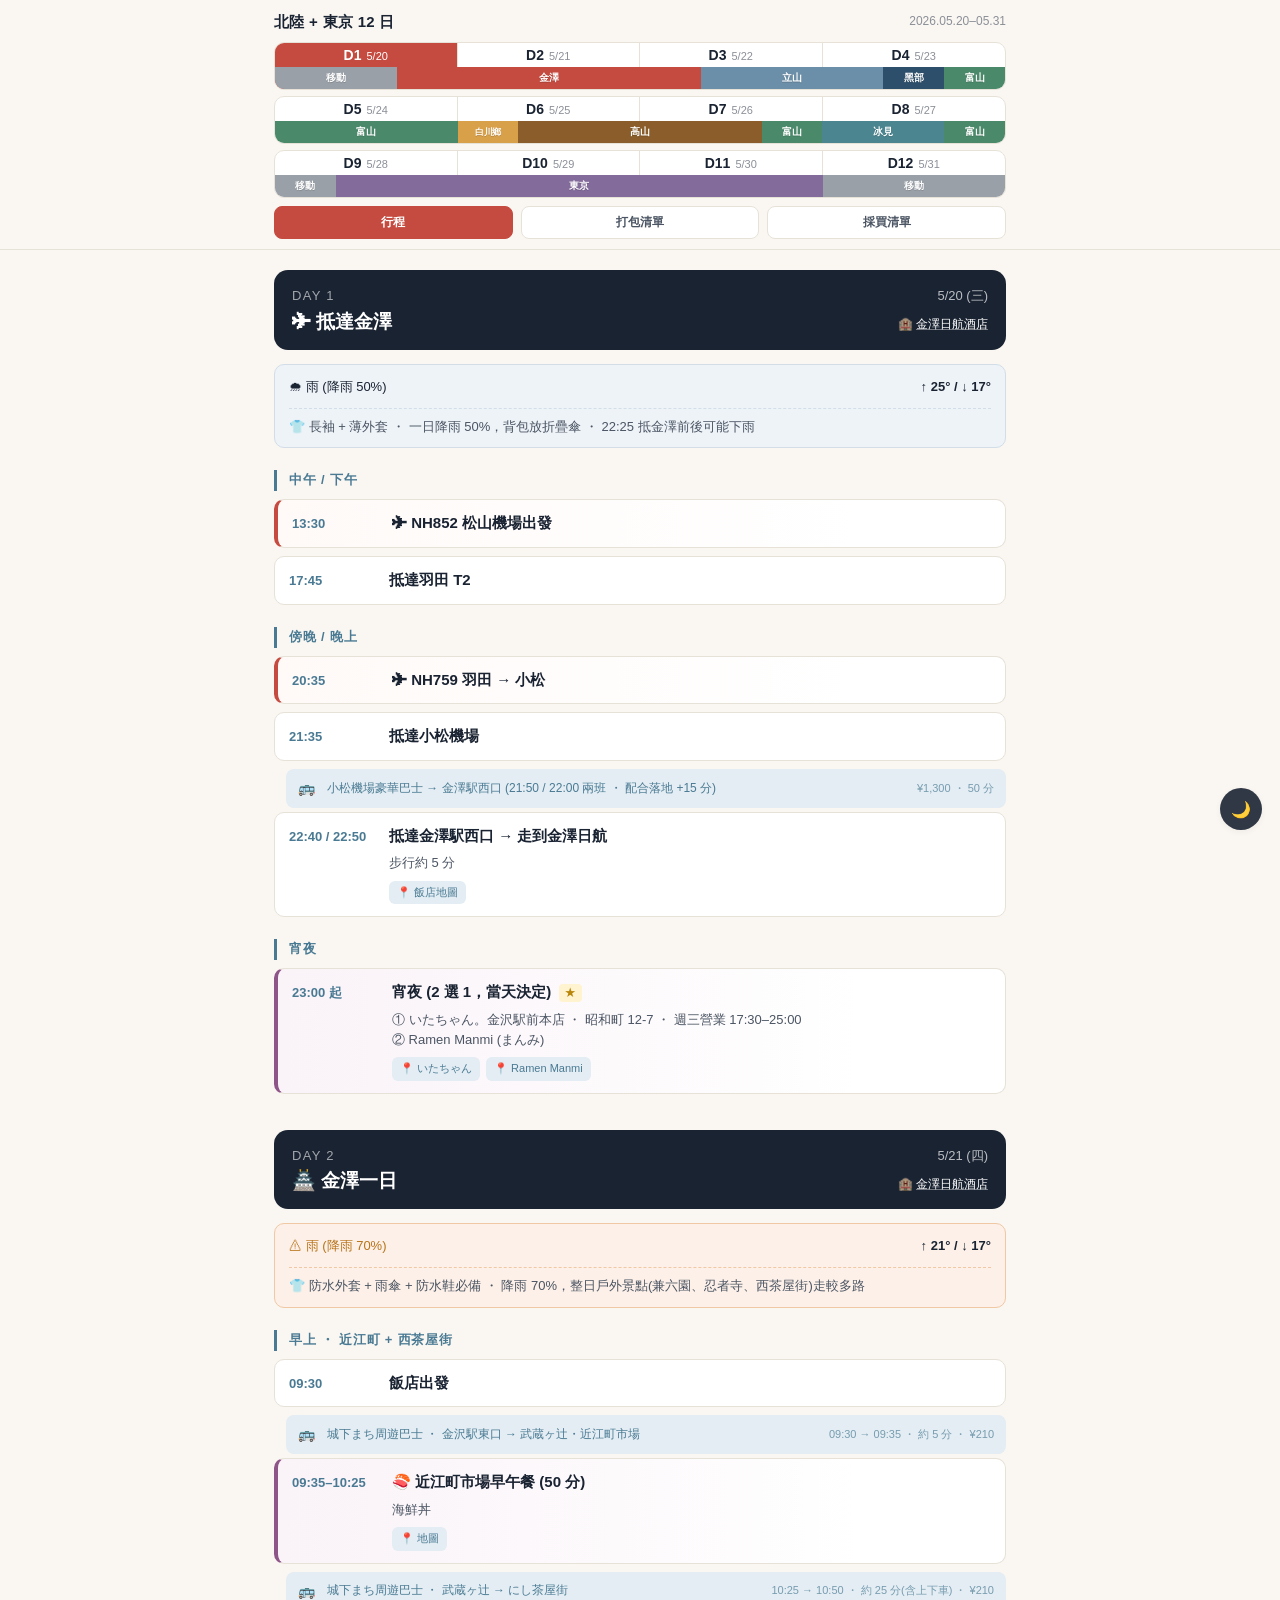
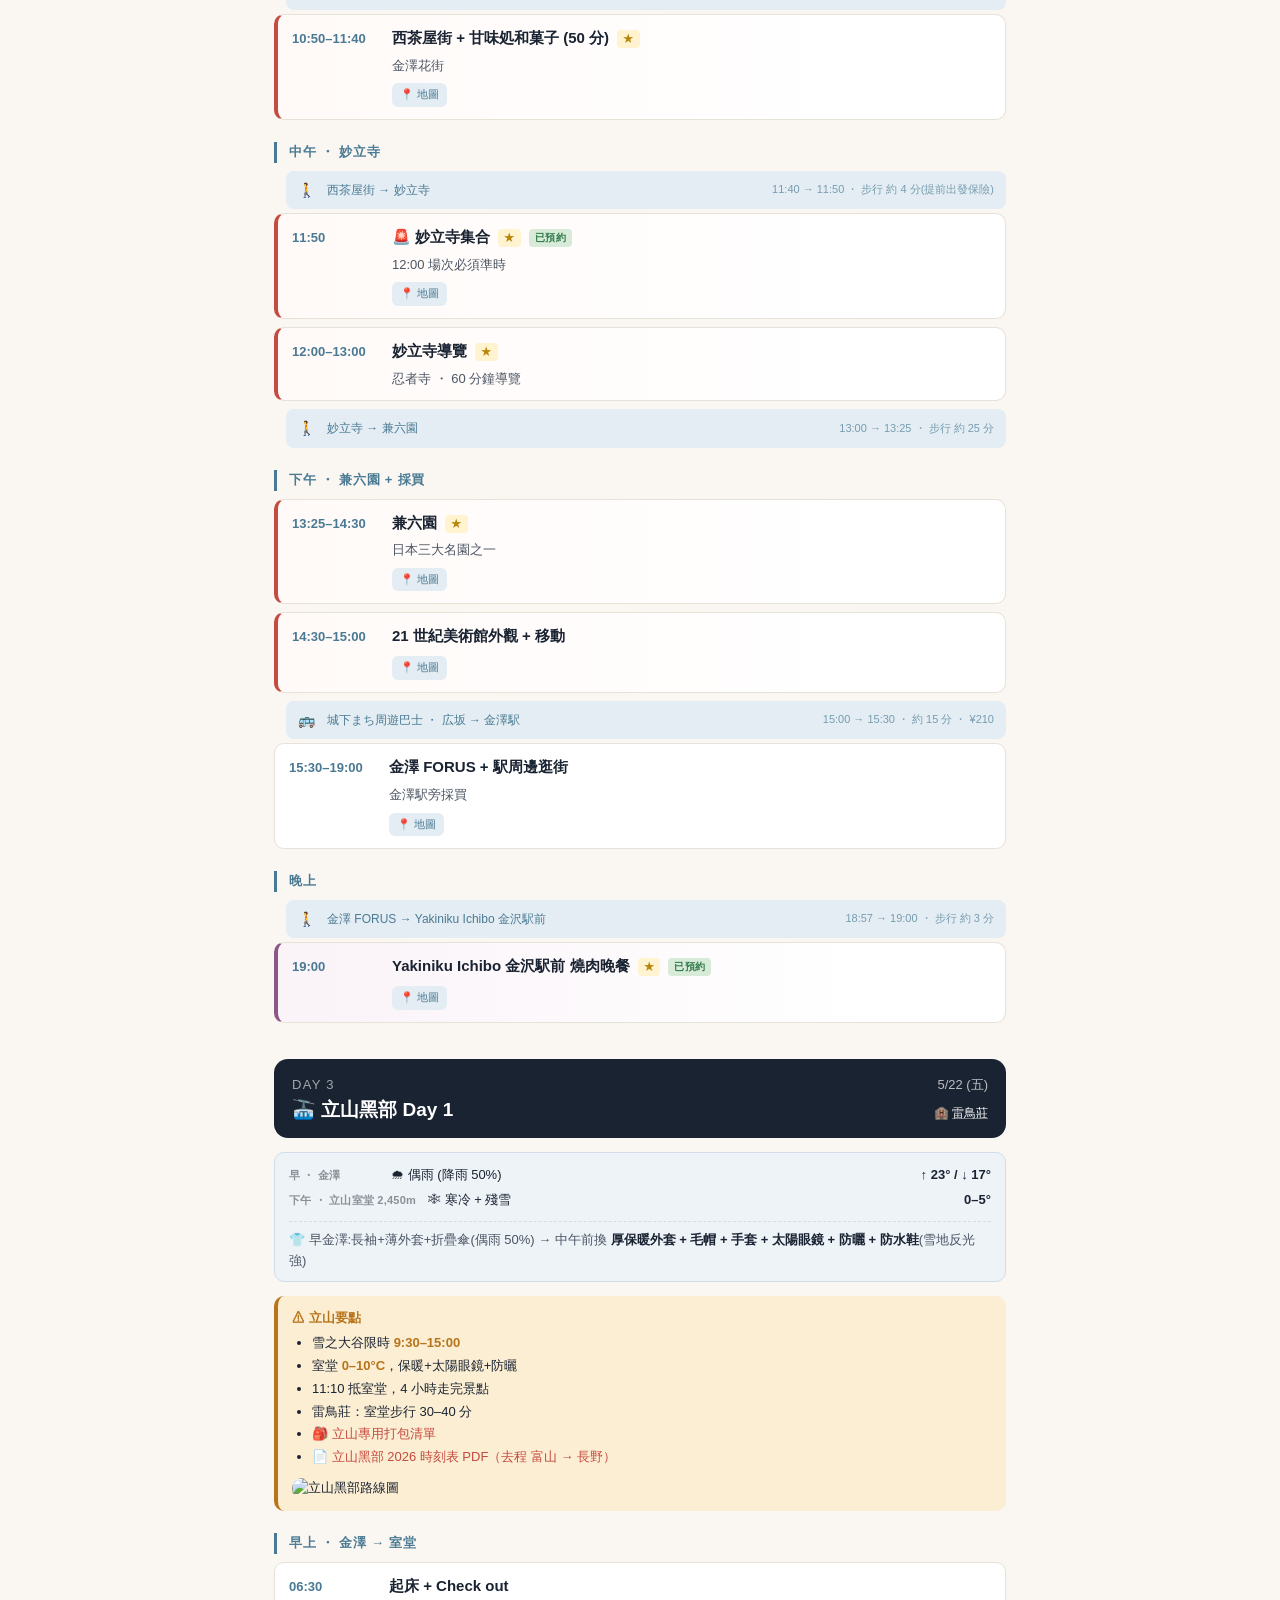
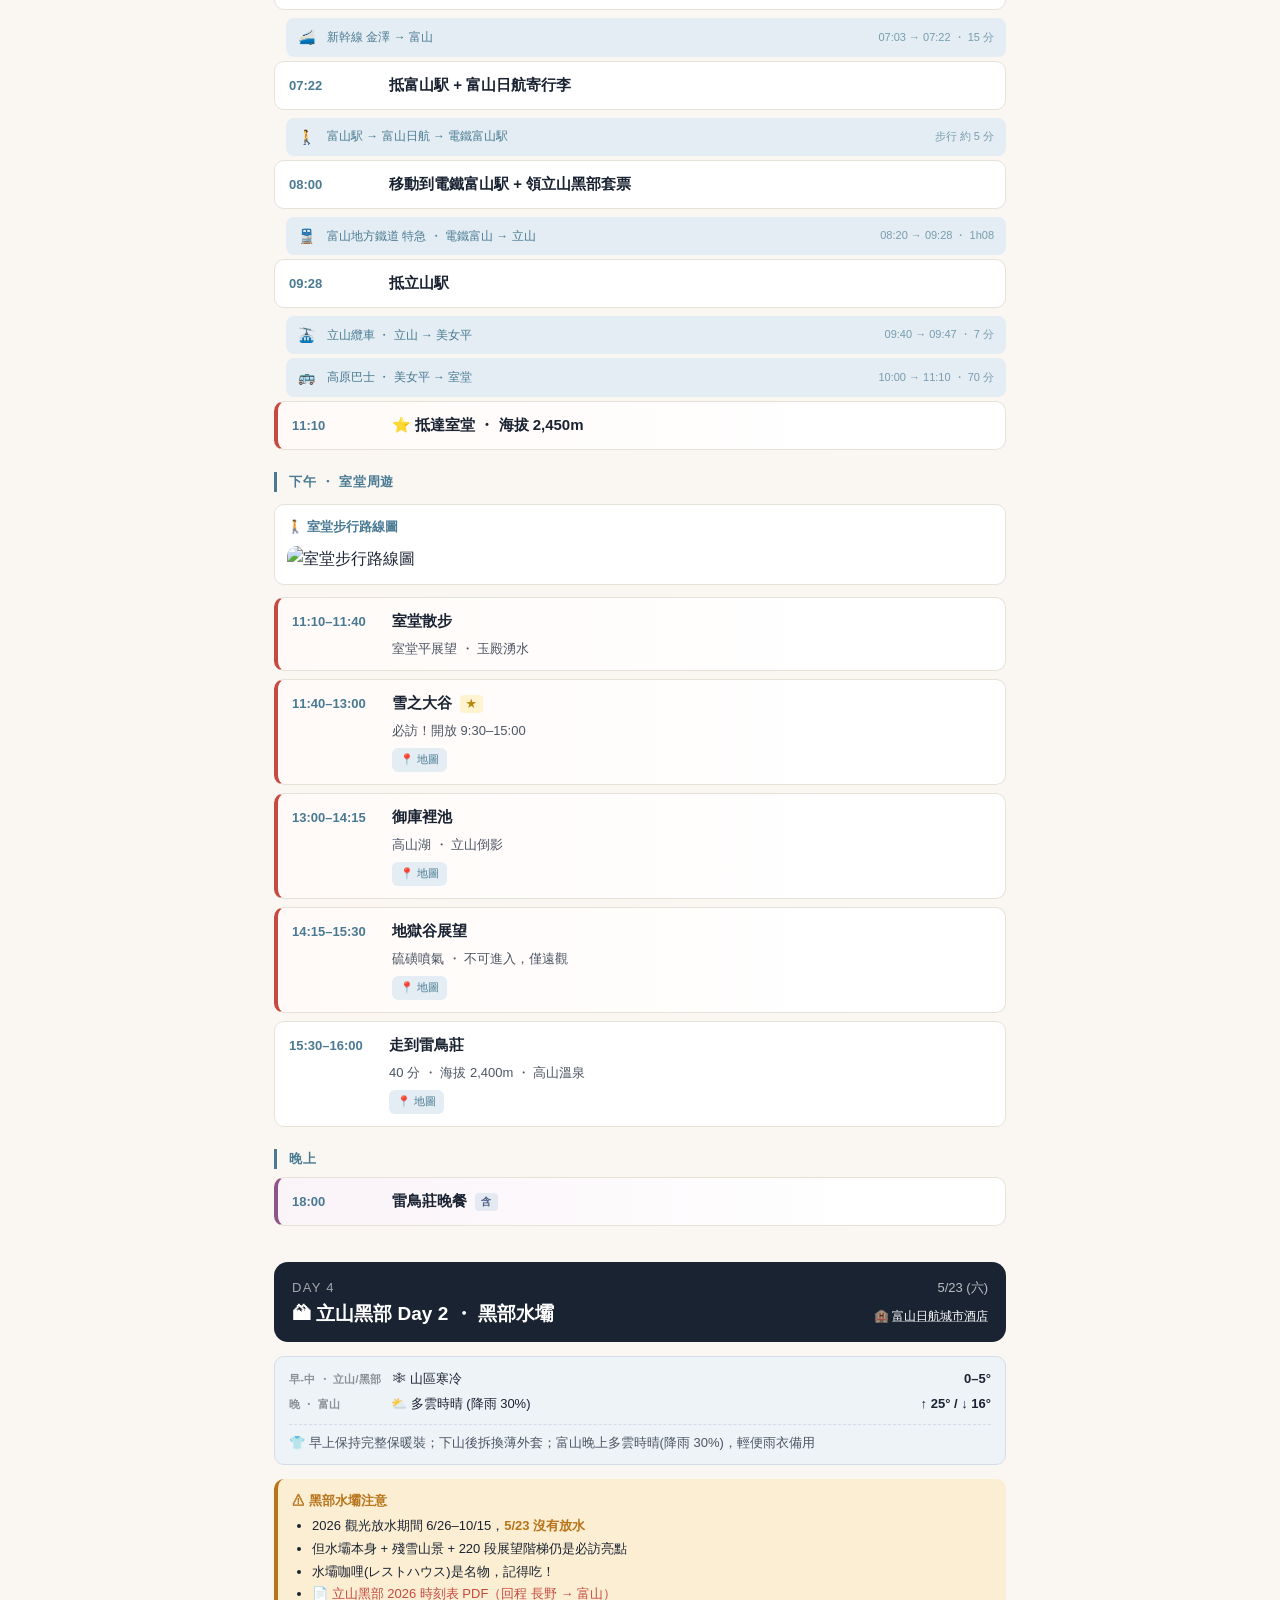
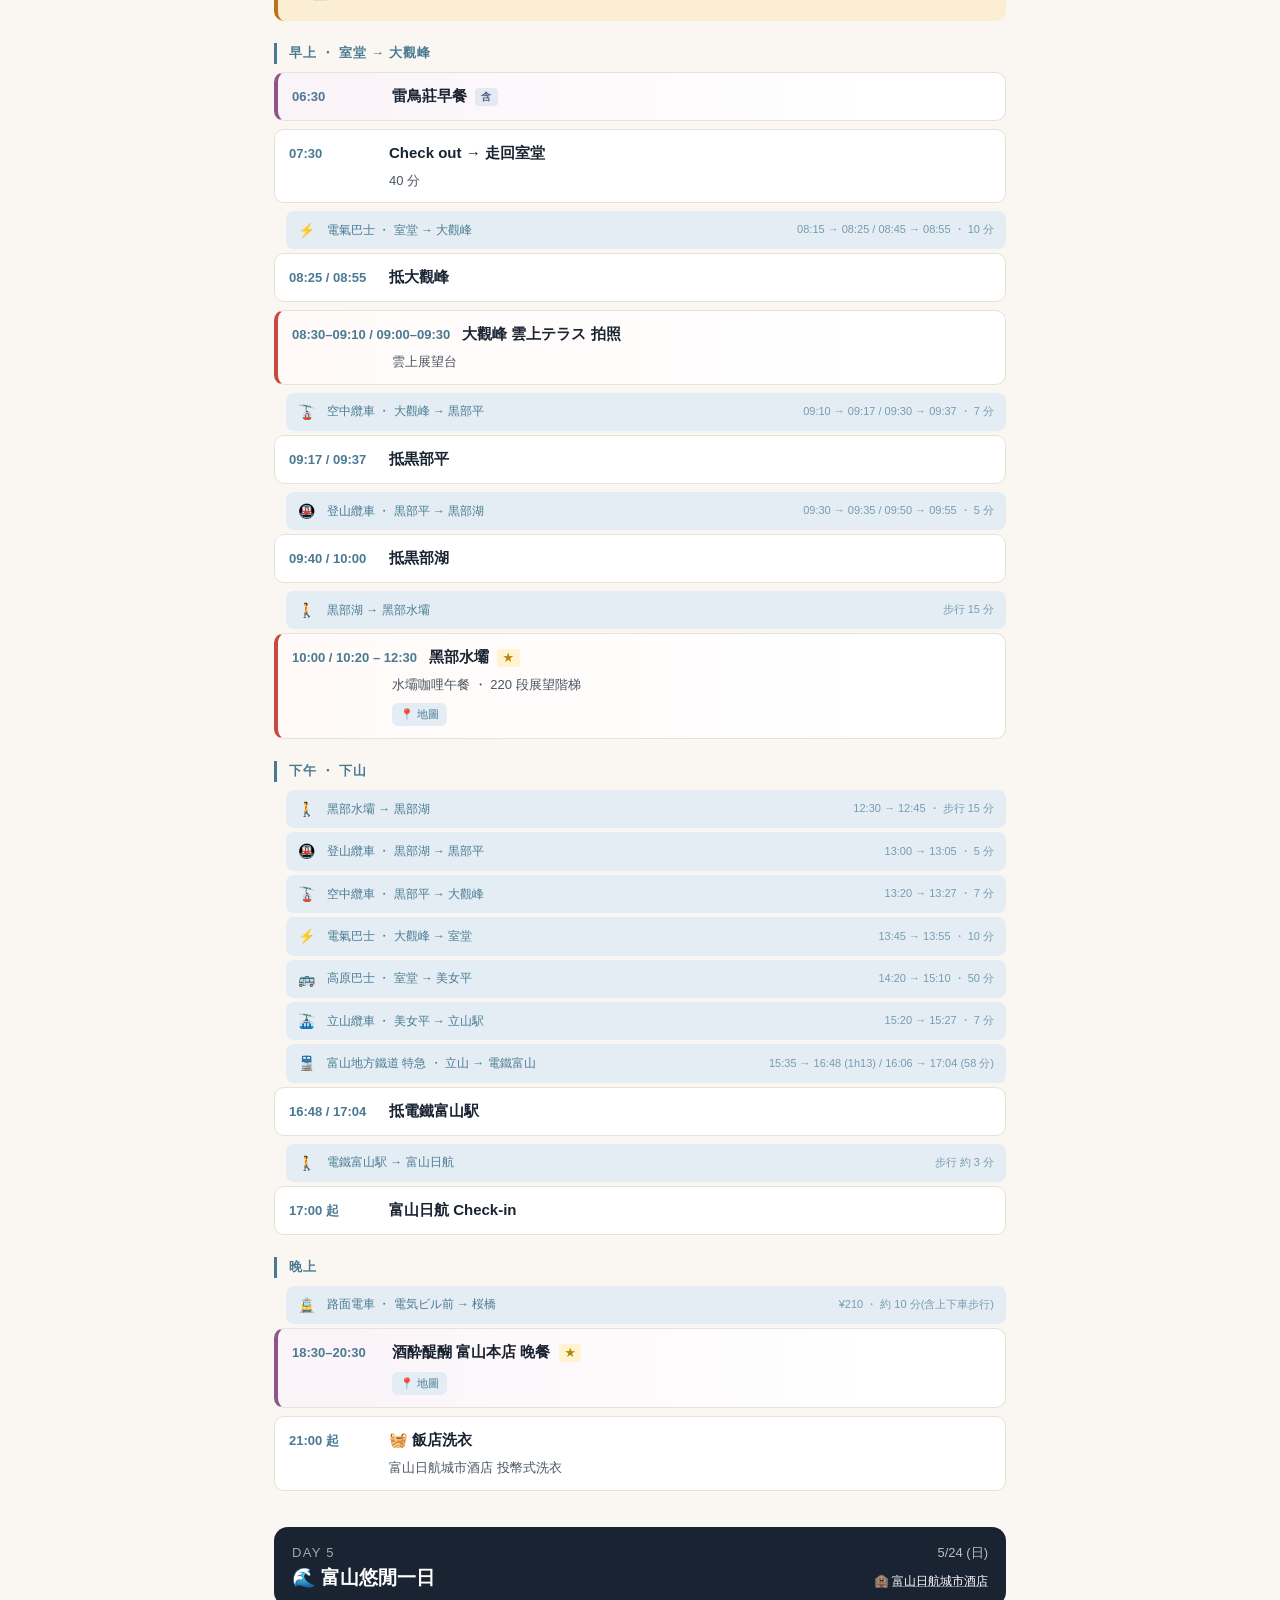
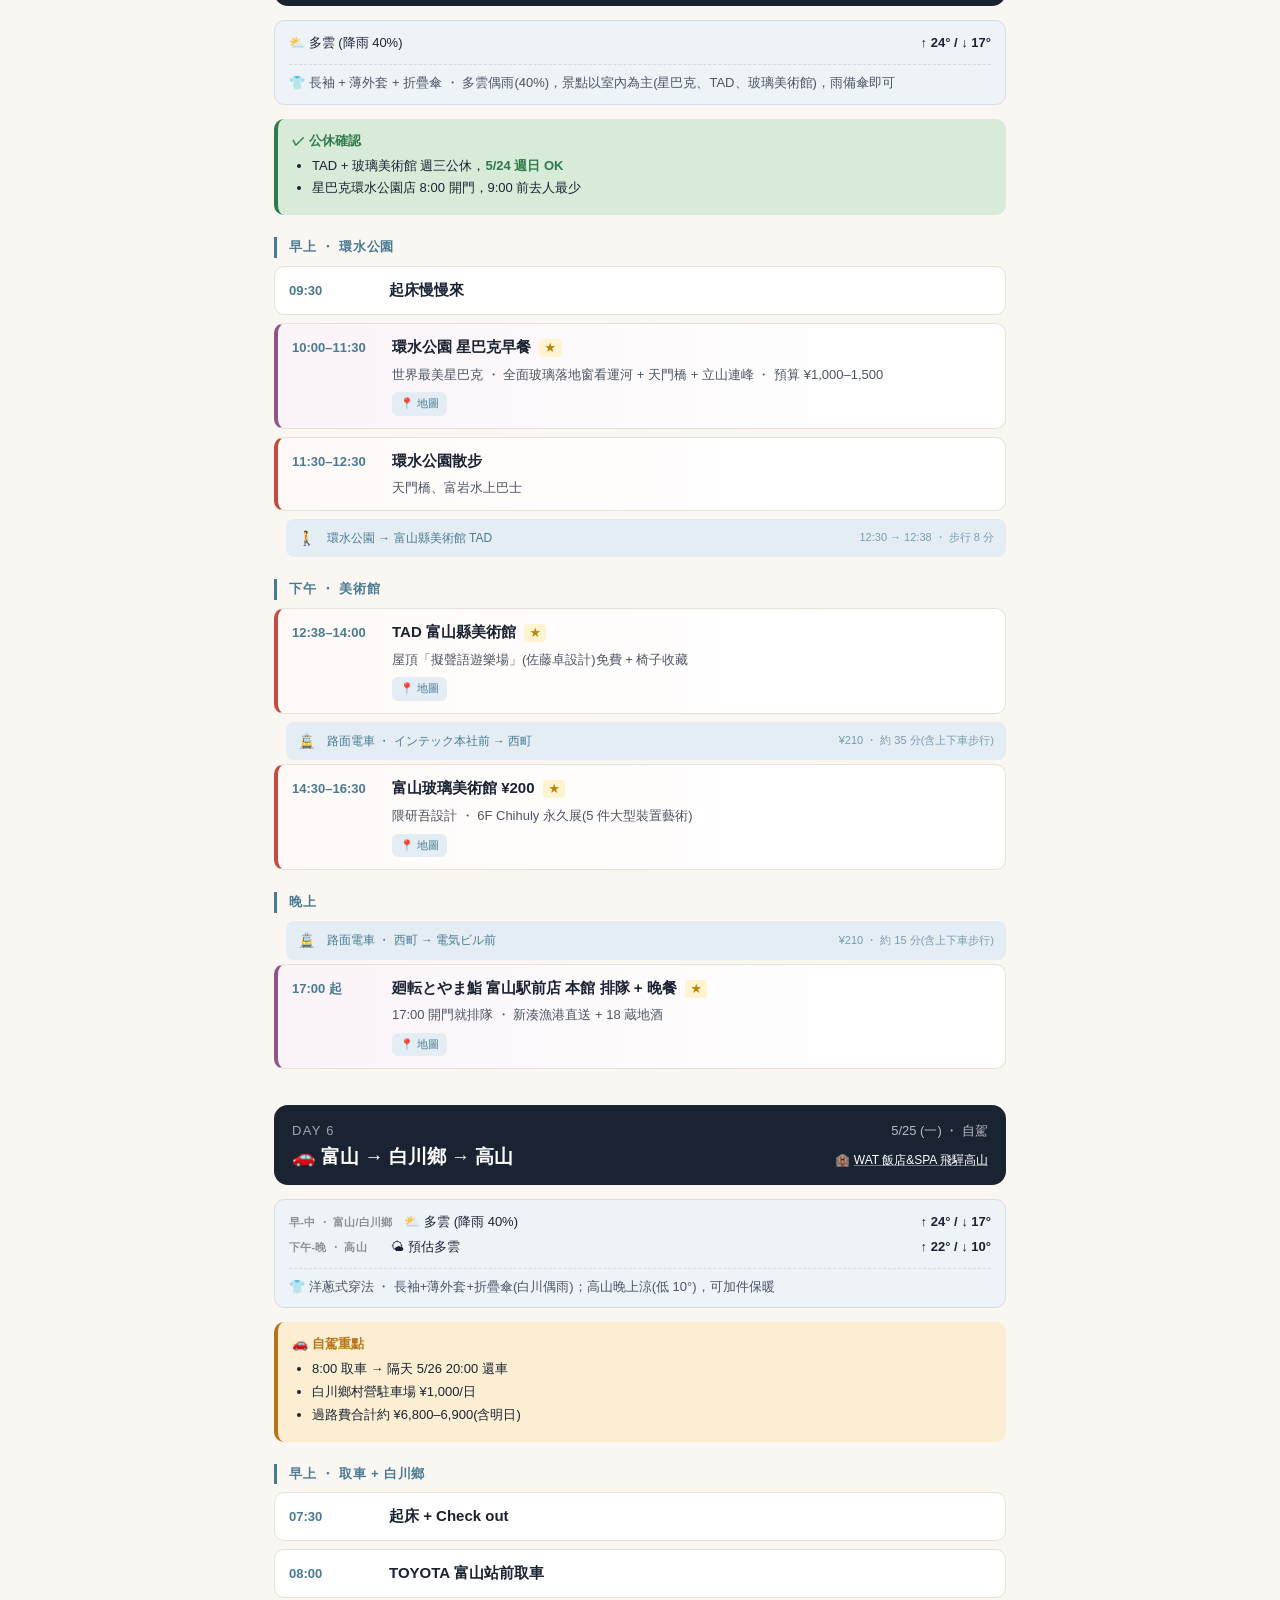
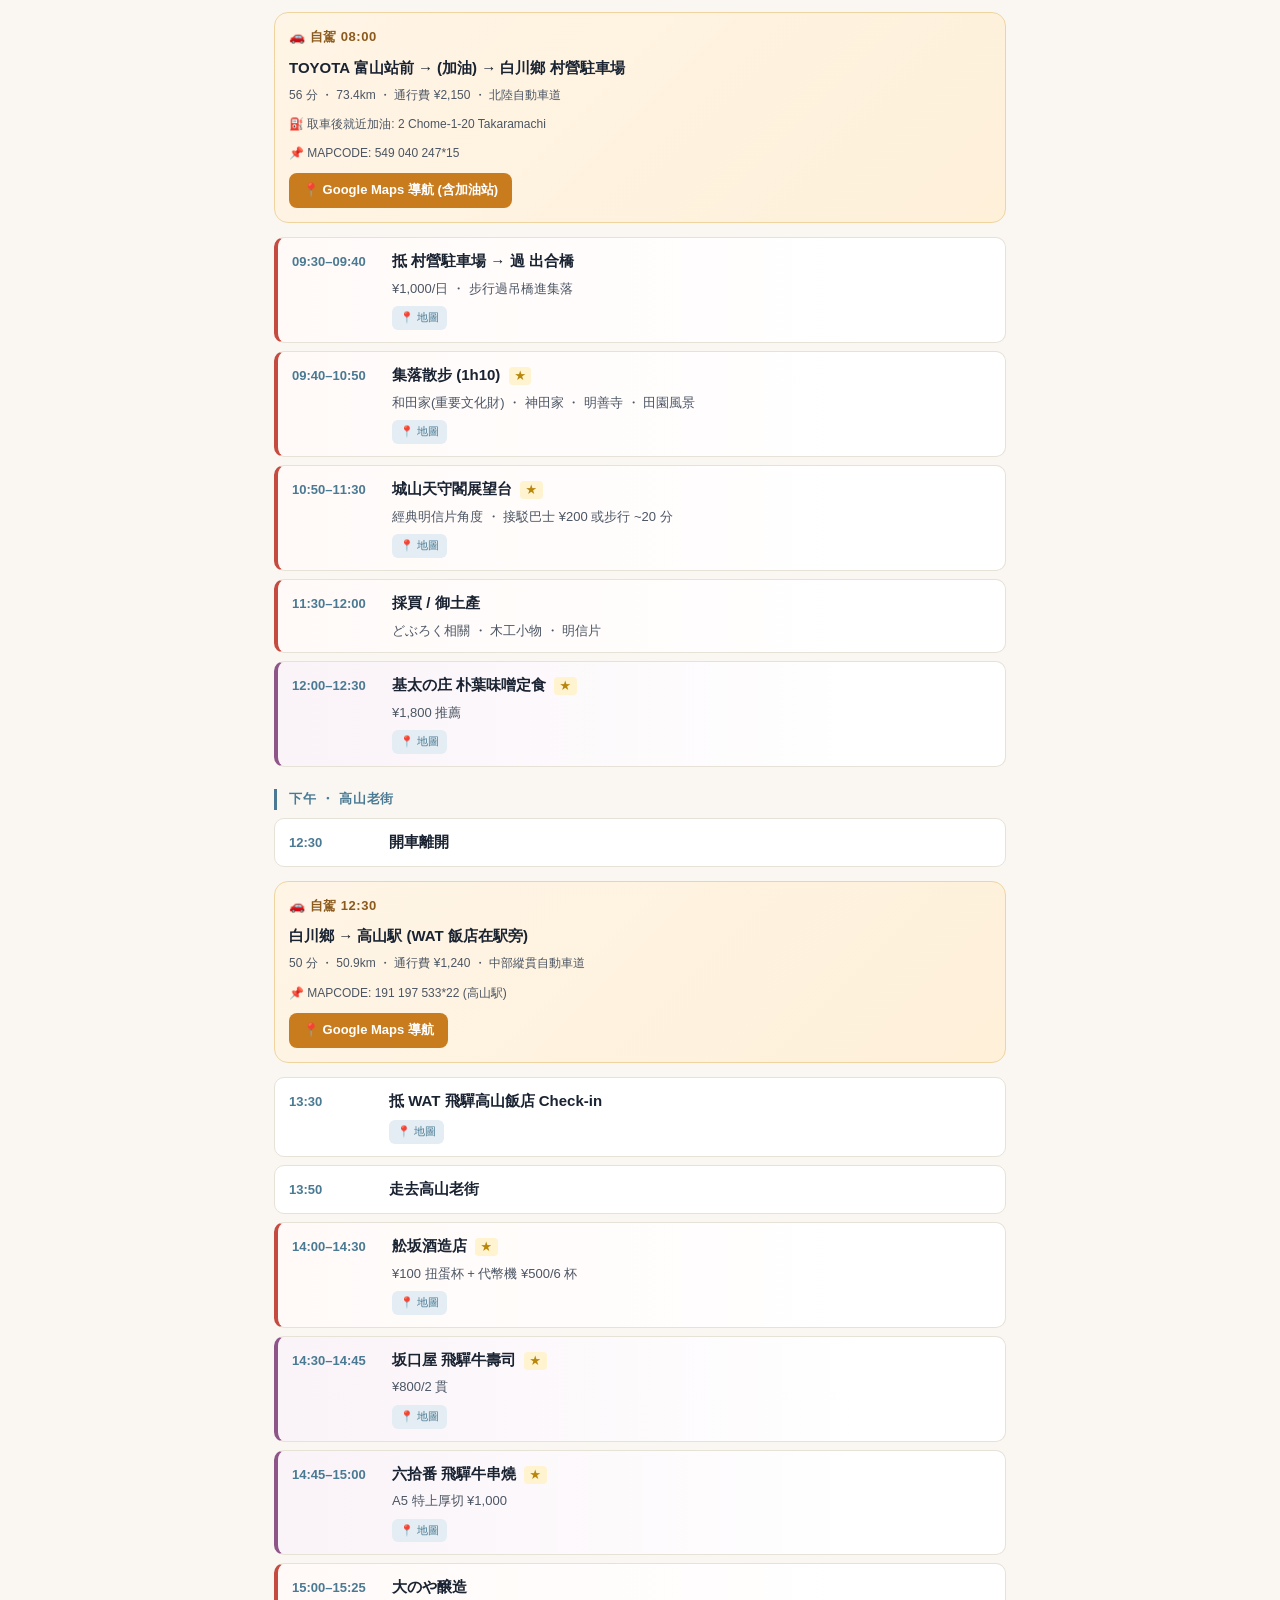
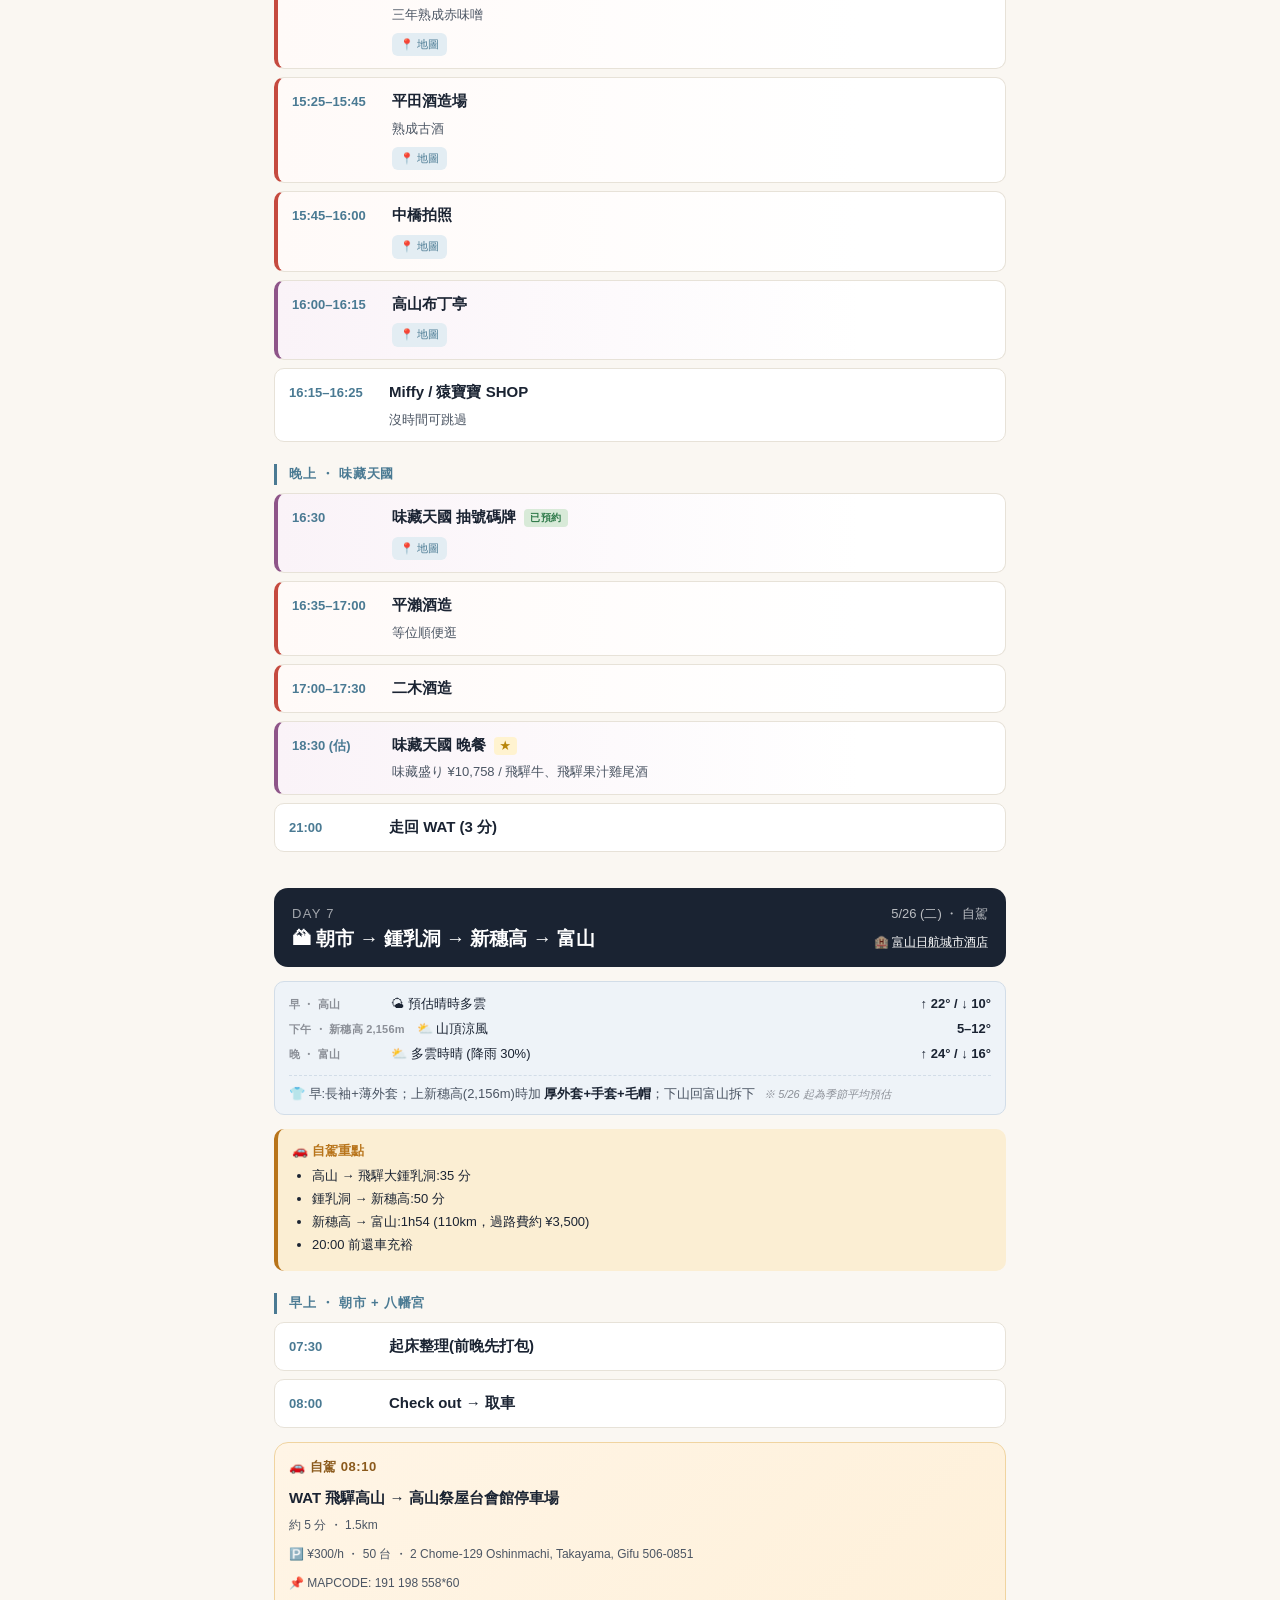
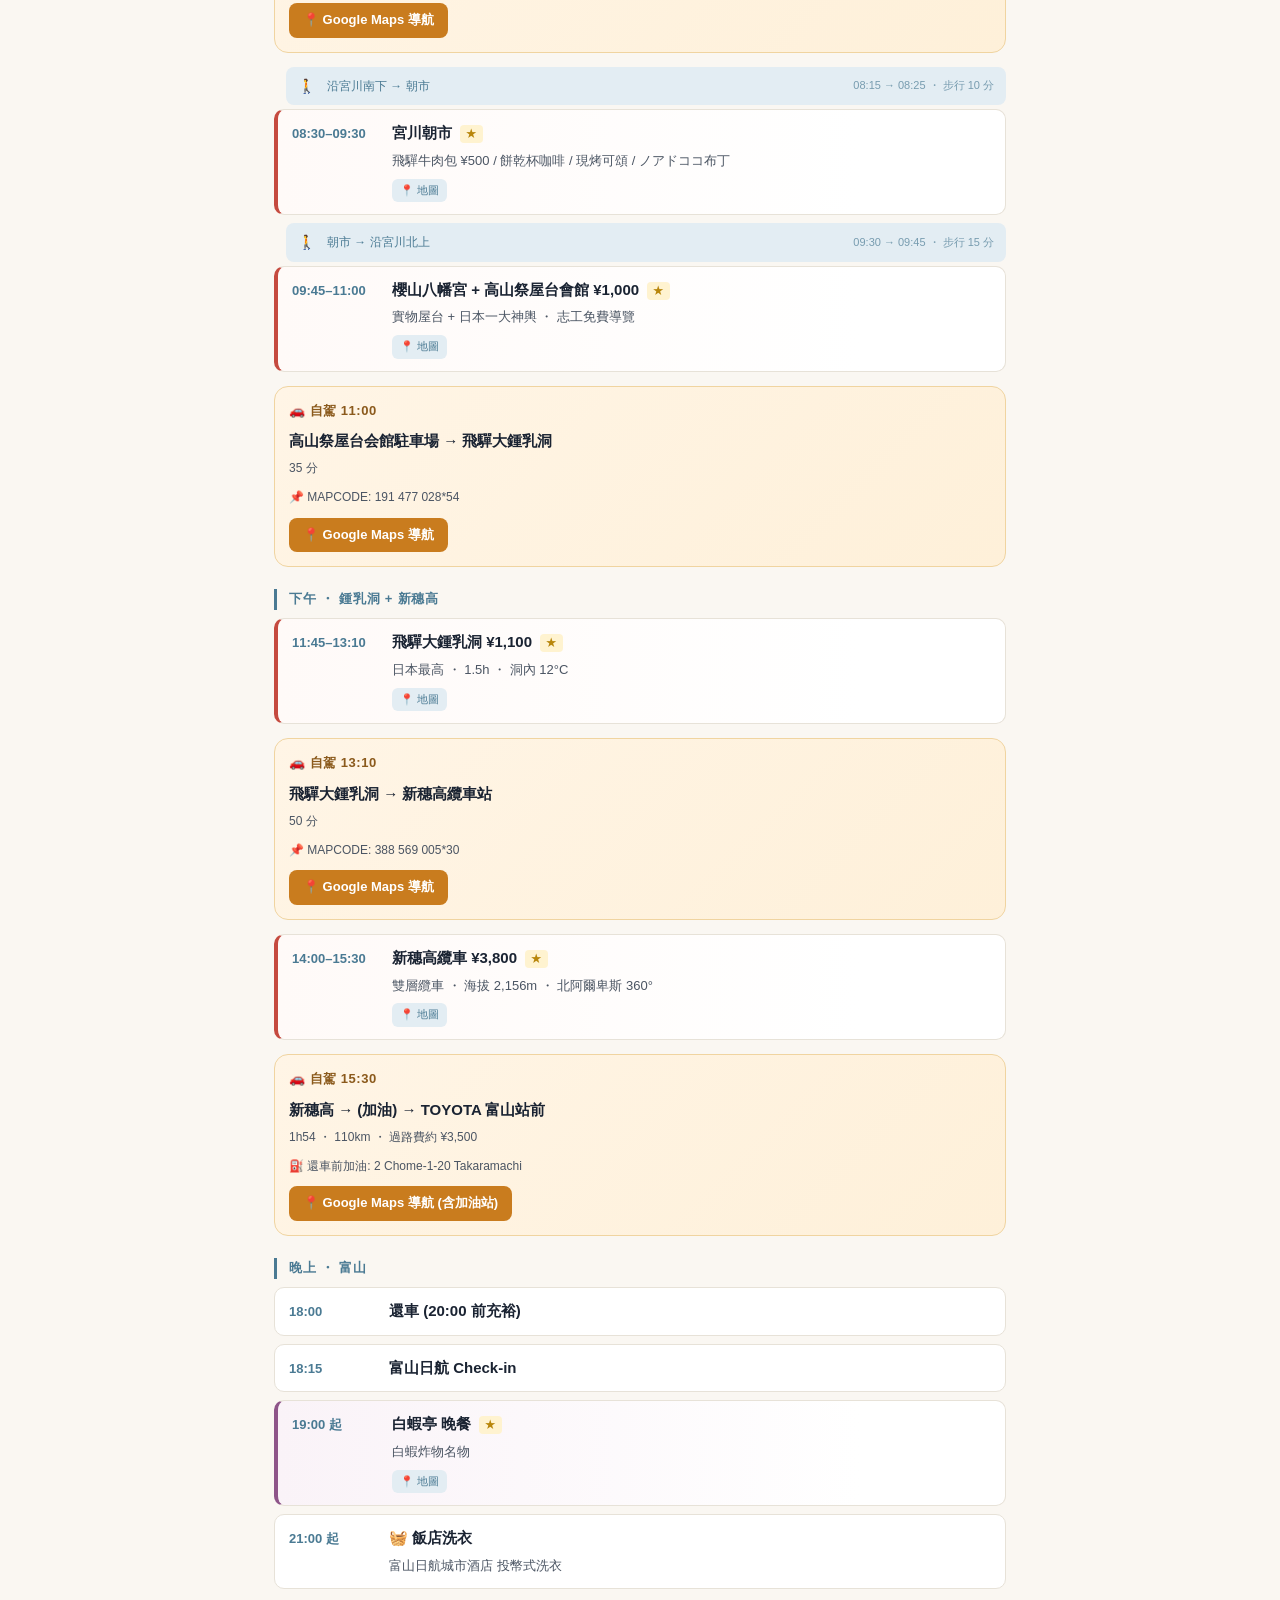
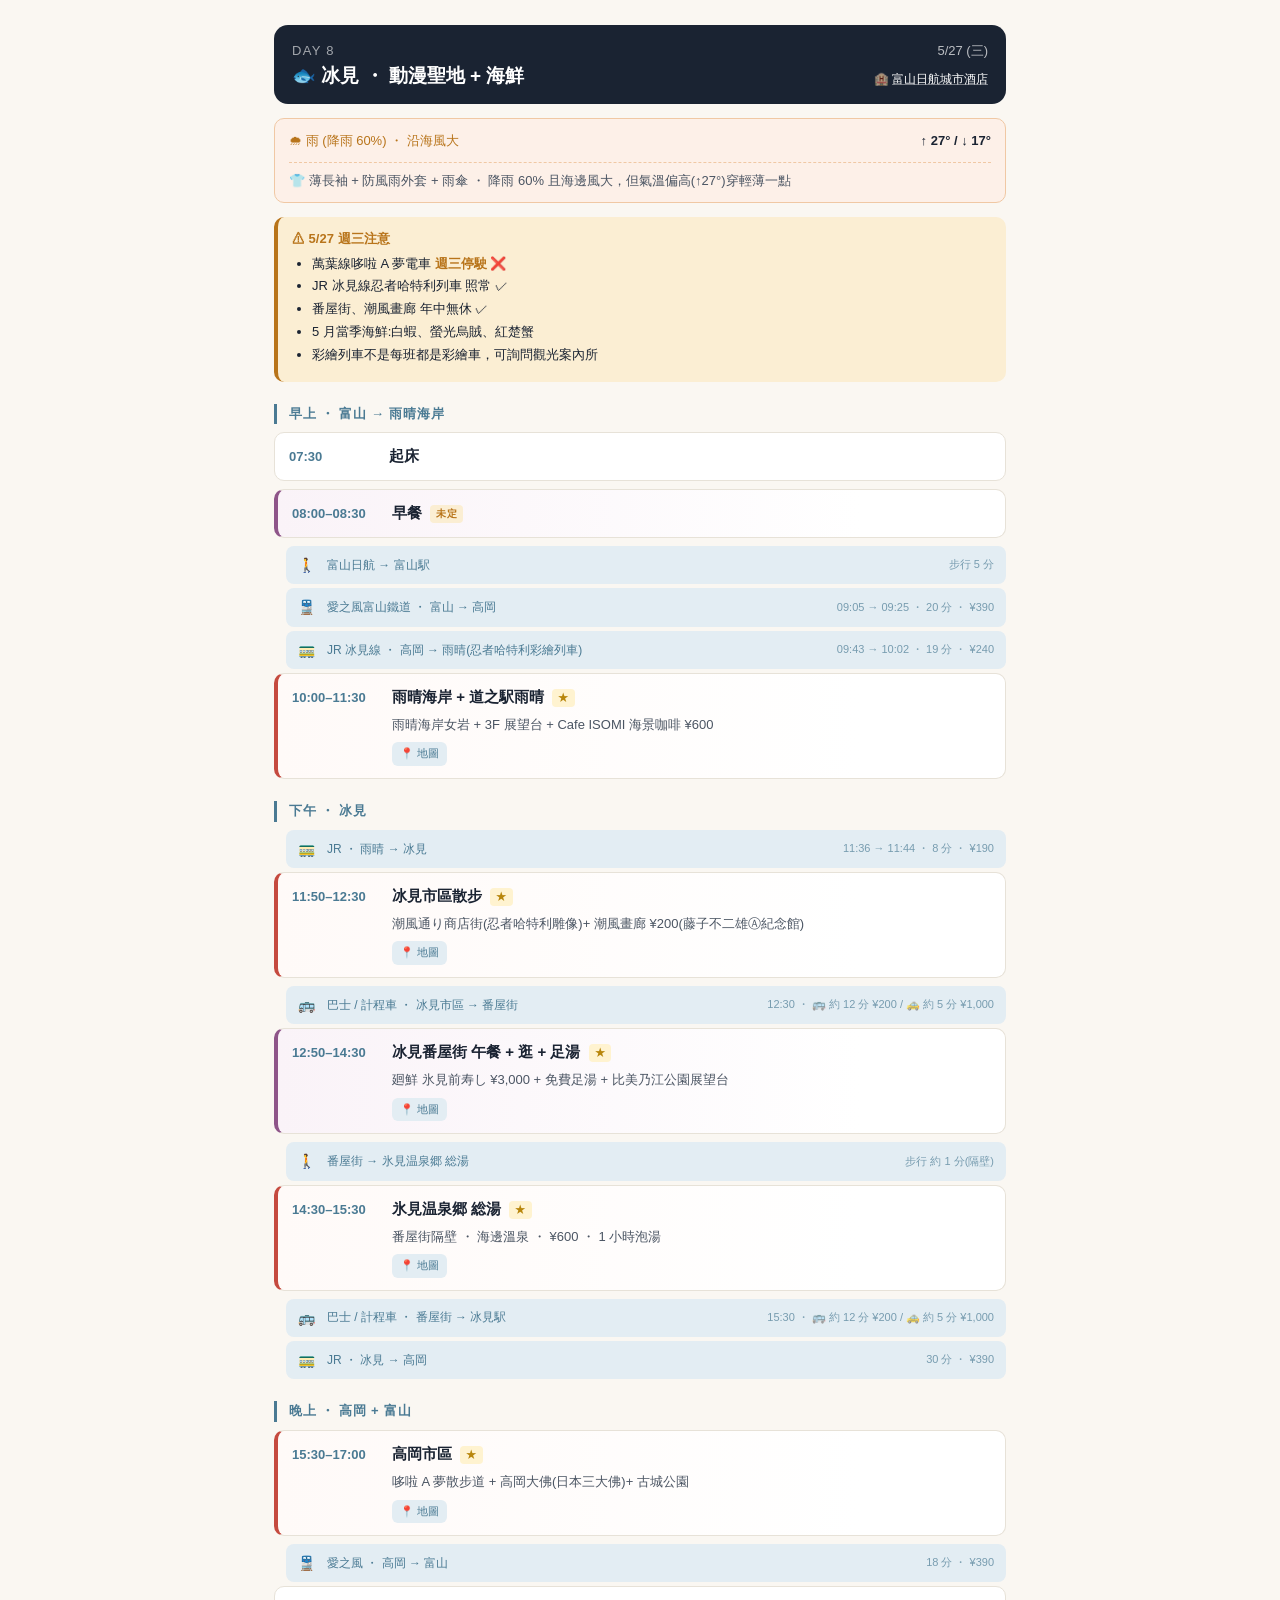
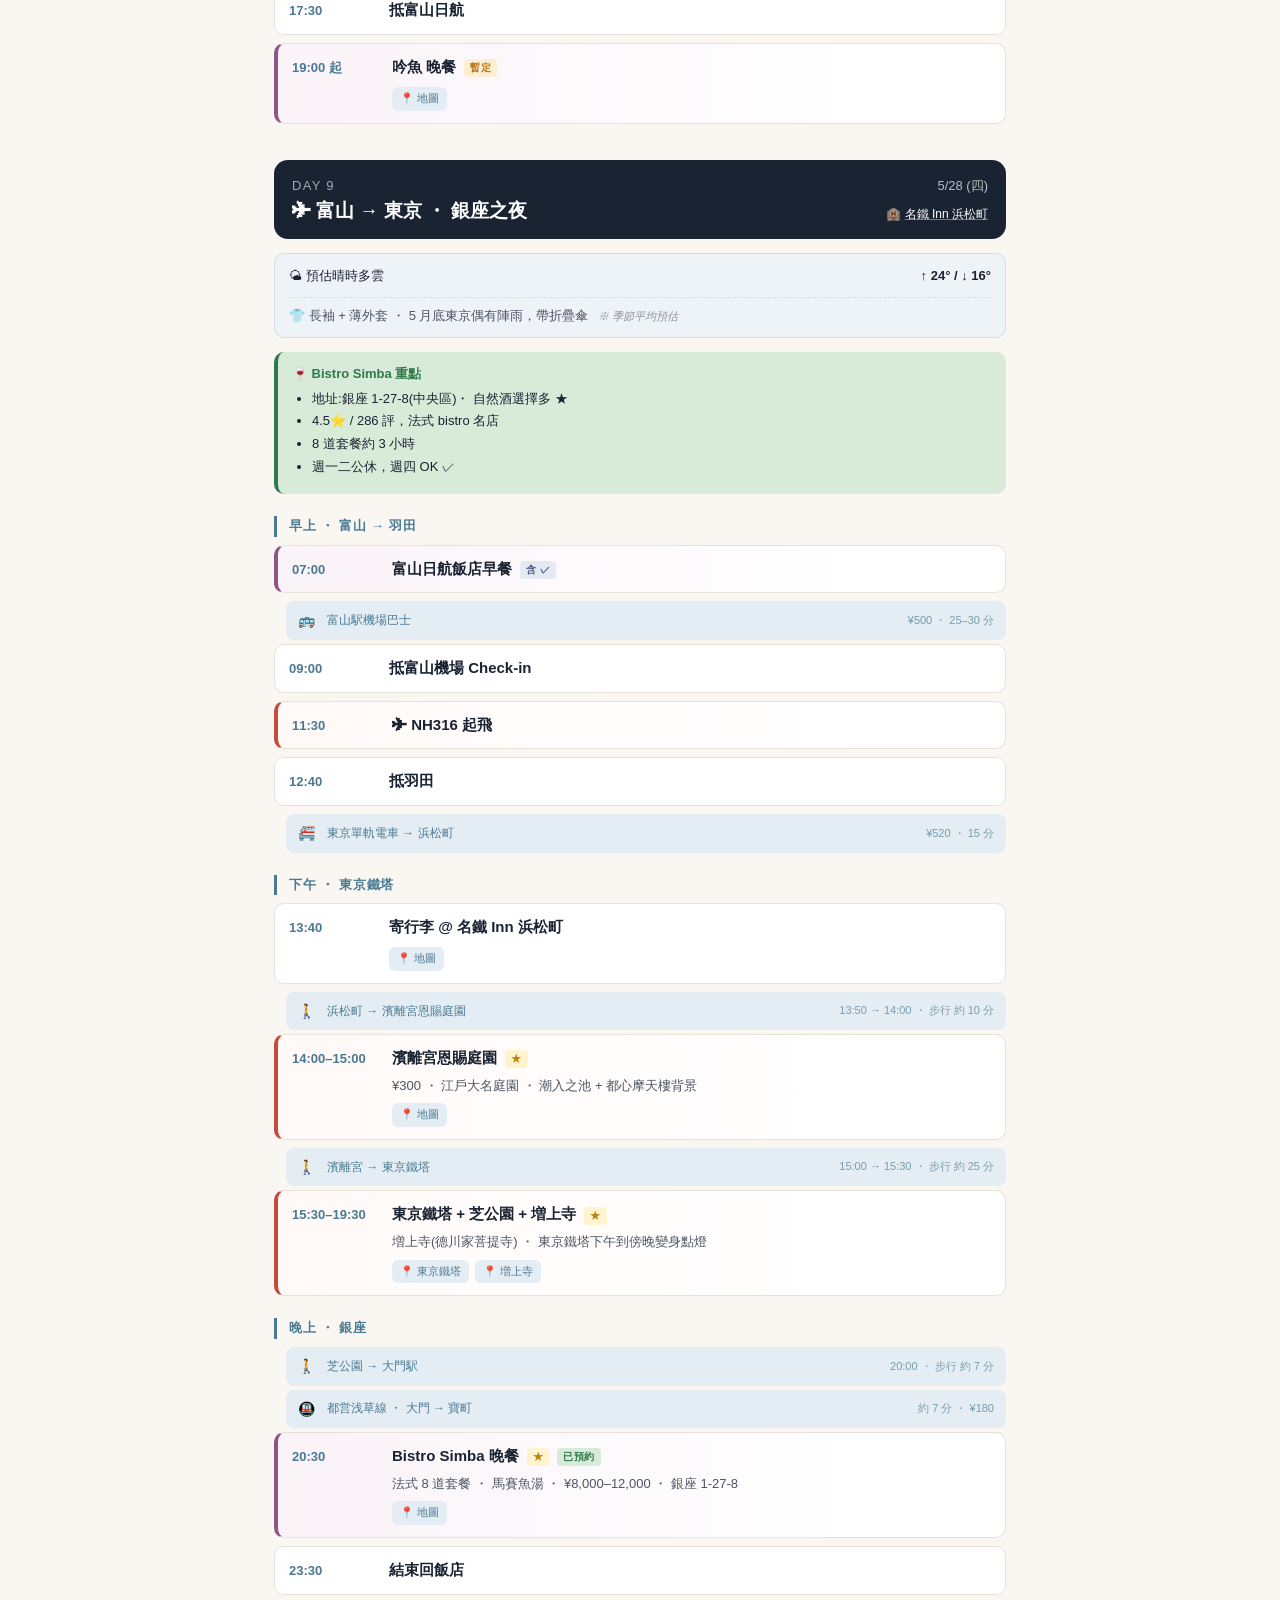
==== commit 99e1c93f: "Add dark mode, dynamic shopping list, multiple itinerary updates UI / Theme: - Add dark/light mode t" ====
--- a/index.html
+++ b/index.html
@@ -5,6 +5,7 @@
 <meta name="viewport" content="width=device-width, initial-scale=1.0, maximum-scale=5.0">
 <meta name="theme-color" content="#1a2332">
 <title>北陸 + 東京 12 日 ・ 2026.05.20–05.31</title>
+<script>(function(){var t=localStorage.getItem('theme');if(t==='dark')document.documentElement.setAttribute('data-theme','dark');})();</script>
 <link rel="stylesheet" href="styles.css">
 </head>
 <body>
@@ -148,11 +149,12 @@
     <div class="item meal">
       <div class="row1">
         <div class="time">23:00 起</div>
-        <div class="title">いたちゃん。金沢駅前本店 宵夜 <span class="badge star">★</span></div>
-      </div>
-      <div class="note">昭和町 12-7 ・ 金澤駅西口步行 5 分 ・ 週三營業 17:30–25:00 (隔日 1:00 打烊)</div>
-      <div class="links">
-        <a href="https://maps.google.com/?q=いたちゃん。金沢駅前本店" target="_blank" rel="noopener">📍 地圖</a>
+        <div class="title">宵夜 (2 選 1，當天決定) <span class="badge star">★</span></div>
+      </div>
+      <div class="note">① いたちゃん。金沢駅前本店 ・ 昭和町 12-7 ・ 週三營業 17:30–25:00<br>② Ramen Manmi (まんみ)</div>
+      <div class="links">
+        <a href="https://maps.google.com/?q=いたちゃん。金沢駅前本店" target="_blank" rel="noopener">📍 いたちゃん</a>
+        <a href="https://maps.google.com/?q=Ramen+Manmi+金沢" target="_blank" rel="noopener">📍 Ramen Manmi</a>
       </div>
     </div>
   </section>
@@ -301,17 +303,17 @@
 
     <div class="transit">
       <span class="ico">🚶</span>
-      <span class="route">金澤 FORUS → 肉匠 Jade</span>
-      <span class="duration">步行 約 8 分</span>
+      <span class="route">金澤 FORUS → Yakiniku Ichibo 金沢駅前</span>
+      <span class="duration">18:57 → 19:00 ・ 步行 約 3 分</span>
     </div>
 
     <div class="item meal">
       <div class="row1">
         <div class="time">19:00</div>
-        <div class="title">肉匠 Jade 燒肉晚餐 <span class="badge star">★</span> <span class="badge ok">已預約</span></div>
-      </div>
-      <div class="links">
-        <a href="https://maps.google.com/?q=肉匠Jade+金沢" target="_blank" rel="noopener">📍 地圖</a>
+        <div class="title">Yakiniku Ichibo 金沢駅前 燒肉晚餐 <span class="badge star">★</span> <span class="badge ok">已預約</span></div>
+      </div>
+      <div class="links">
+        <a href="https://maps.google.com/?q=Yakiniku+Ichibo+Kanazawa+Ekimae" target="_blank" rel="noopener">📍 地圖</a>
       </div>
     </div>
   </section>
@@ -687,6 +689,14 @@
         <a href="https://maps.google.com/?q=酒酔醍醐+富山本店" target="_blank" rel="noopener">📍 地圖</a>
       </div>
     </div>
+
+    <div class="item">
+      <div class="row1">
+        <div class="time">21:00 起</div>
+        <div class="title">🧺 飯店洗衣</div>
+      </div>
+      <div class="note">富山日航城市酒店 投幣式洗衣</div>
+    </div>
   </section>
 
 
@@ -862,6 +872,7 @@
       <div class="dc-route">TOYOTA 富山站前 → (加油) → 白川鄉 村營駐車場</div>
       <div class="dc-meta">56 分 ・ 73.4km ・ 通行費 ¥2,150 ・ 北陸自動車道</div>
       <div class="dc-meta">⛽ 取車後就近加油: 2 Chome-1-20 Takaramachi</div>
+      <div class="dc-meta">📌 MAPCODE: 549 040 247*15</div>
       <a class="nav-btn" href="https://www.google.com/maps/dir/?api=1&origin=トヨタレンタカー富山駅前店&destination=白川郷+村営せせらぎ公園駐車場&waypoints=2+Chome-1-20+Takaramachi+Toyama+930-0007&travelmode=driving" target="_blank" rel="noopener">📍 Google Maps 導航 (含加油站)</a>
     </div>
 
@@ -929,8 +940,9 @@
     <!-- 自駕段 2 -->
     <div class="drive-card">
       <div class="dc-head">🚗 自駕 12:30</div>
-      <div class="dc-route">白川鄉 → 高山</div>
+      <div class="dc-route">白川鄉 → 高山駅 (WAT 飯店在駅旁)</div>
       <div class="dc-meta">50 分 ・ 50.9km ・ 通行費 ¥1,240 ・ 中部縱貫自動車道</div>
+      <div class="dc-meta">📌 MAPCODE: 191 197 533*22 (高山駅)</div>
       <a class="nav-btn" href="https://www.google.com/maps/dir/?api=1&origin=白川郷&destination=高山駅&travelmode=driving" target="_blank" rel="noopener">📍 Google Maps 導航</a>
     </div>
 
@@ -1142,6 +1154,7 @@
       <div class="dc-route">WAT 飛驒高山 → 高山祭屋台會館停車場</div>
       <div class="dc-meta">約 5 分 ・ 1.5km</div>
       <div class="dc-meta">🅿️ ¥300/h ・ 50 台 ・ 2 Chome-129 Oshinmachi, Takayama, Gifu 506-0851</div>
+      <div class="dc-meta">📌 MAPCODE: 191 198 558*60</div>
       <a class="nav-btn" href="https://www.google.com/maps/dir/?api=1&origin=WAT+飛騨高山&destination=2+Chome-129+Oshinmachi+Takayama+Gifu+506-0851&travelmode=driving" target="_blank" rel="noopener">📍 Google Maps 導航</a>
     </div>
 
@@ -1184,6 +1197,7 @@
       <div class="dc-head">🚗 自駕 11:00</div>
       <div class="dc-route">高山祭屋台会館駐車場 → 飛驒大鍾乳洞</div>
       <div class="dc-meta">35 分</div>
+      <div class="dc-meta">📌 MAPCODE: 191 477 028*54</div>
       <a class="nav-btn" href="https://www.google.com/maps/dir/?api=1&origin=2+Chome-129+Oshinmachi+Takayama+Gifu+506-0851&destination=飛騨大鍾乳洞&travelmode=driving" target="_blank" rel="noopener">📍 Google Maps 導航</a>
     </div>
 
@@ -1205,6 +1219,7 @@
       <div class="dc-head">🚗 自駕 13:10</div>
       <div class="dc-route">飛驒大鍾乳洞 → 新穗高纜車站</div>
       <div class="dc-meta">50 分</div>
+      <div class="dc-meta">📌 MAPCODE: 388 569 005*30</div>
       <a class="nav-btn" href="https://www.google.com/maps/dir/?api=1&origin=飛騨大鍾乳洞&destination=新穂高ロープウェイ&travelmode=driving" target="_blank" rel="noopener">📍 Google Maps 導航</a>
     </div>
 
@@ -1253,6 +1268,14 @@
       <div class="links">
         <a href="https://maps.google.com/?q=白えび亭+富山" target="_blank" rel="noopener">📍 地圖</a>
       </div>
+    </div>
+
+    <div class="item">
+      <div class="row1">
+        <div class="time">21:00 起</div>
+        <div class="title">🧺 飯店洗衣</div>
+      </div>
+      <div class="note">富山日航城市酒店 投幣式洗衣</div>
     </div>
   </section>
 
@@ -1354,9 +1377,9 @@
     </div>
 
     <div class="transit">
-      <span class="ico">🚶</span>
-      <span class="route">冰見市區 → 番屋街</span>
-      <span class="duration">12:30 → 12:50 ・ 步行 15–20 分</span>
+      <span class="ico">🚌</span>
+      <span class="route">巴士 / 計程車 ・ 冰見市區 → 番屋街</span>
+      <span class="duration">12:30 ・ 🚌 約 12 分 ¥200 / 🚕 約 5 分 ¥1,000</span>
     </div>
 
     <div class="item meal">
@@ -1370,11 +1393,27 @@
       </div>
     </div>
 
-    <div class="item">
-      <div class="row1">
-        <div class="time">14:30</div>
-        <div class="title">走回冰見駅</div>
-      </div>
+    <div class="transit">
+      <span class="ico">🚶</span>
+      <span class="route">番屋街 → 氷見温泉郷 総湯</span>
+      <span class="duration">步行 約 1 分(隔壁)</span>
+    </div>
+
+    <div class="item highlight">
+      <div class="row1">
+        <div class="time">14:30–15:30</div>
+        <div class="title">氷見温泉郷 総湯 <span class="badge star">★</span></div>
+      </div>
+      <div class="note">番屋街隔壁 ・ 海邊溫泉 ・ ¥600 ・ 1 小時泡湯</div>
+      <div class="links">
+        <a href="https://maps.google.com/?q=氷見温泉郷+総湯+ひみ番屋街" target="_blank" rel="noopener">📍 地圖</a>
+      </div>
+    </div>
+
+    <div class="transit">
+      <span class="ico">🚌</span>
+      <span class="route">巴士 / 計程車 ・ 番屋街 → 冰見駅</span>
+      <span class="duration">15:30 ・ 🚌 約 12 分 ¥200 / 🚕 約 5 分 ¥1,000</span>
     </div>
 
     <div class="transit">
@@ -1412,9 +1451,11 @@
     <div class="item meal">
       <div class="row1">
         <div class="time">19:00 起</div>
-        <div class="title">炉端焼きと土鍋 晚餐 <span class="badge warn">暫定</span></div>
-      </div>
-      <div class="note">可能再改</div>
+        <div class="title">吟魚 晚餐 <span class="badge warn">暫定</span></div>
+      </div>
+      <div class="links">
+        <a href="https://maps.google.com/?q=吟魚+富山" target="_blank" rel="noopener">📍 地圖</a>
+      </div>
     </div>
   </section>
 
@@ -1504,14 +1545,38 @@
       </div>
     </div>
 
-    <div class="item highlight">
-      <div class="row1">
-        <div class="time">14:30–19:30</div>
-        <div class="title">東京鐵塔 + 芝公園 <span class="badge star">★</span></div>
-      </div>
-      <div class="note">下午到傍晚變身點燈</div>
-      <div class="links">
-        <a href="https://maps.google.com/?q=東京タワー" target="_blank" rel="noopener">📍 地圖</a>
+    <div class="transit">
+      <span class="ico">🚶</span>
+      <span class="route">浜松町 → 濱離宮恩賜庭園</span>
+      <span class="duration">13:50 → 14:00 ・ 步行 約 10 分</span>
+    </div>
+
+    <div class="item highlight">
+      <div class="row1">
+        <div class="time">14:00–15:00</div>
+        <div class="title">濱離宮恩賜庭園 <span class="badge star">★</span></div>
+      </div>
+      <div class="note">¥300 ・ 江戶大名庭園 ・ 潮入之池 + 都心摩天樓背景</div>
+      <div class="links">
+        <a href="https://maps.google.com/?q=浜離宮恩賜庭園" target="_blank" rel="noopener">📍 地圖</a>
+      </div>
+    </div>
+
+    <div class="transit">
+      <span class="ico">🚶</span>
+      <span class="route">濱離宮 → 東京鐵塔</span>
+      <span class="duration">15:00 → 15:30 ・ 步行 約 25 分</span>
+    </div>
+
+    <div class="item highlight">
+      <div class="row1">
+        <div class="time">15:30–19:30</div>
+        <div class="title">東京鐵塔 + 芝公園 + 増上寺 <span class="badge star">★</span></div>
+      </div>
+      <div class="note">増上寺(德川家菩提寺) ・ 東京鐵塔下午到傍晚變身點燈</div>
+      <div class="links">
+        <a href="https://maps.google.com/?q=東京タワー" target="_blank" rel="noopener">📍 東京鐵塔</a>
+        <a href="https://maps.google.com/?q=増上寺" target="_blank" rel="noopener">📍 増上寺</a>
       </div>
     </div>
 
@@ -1896,9 +1961,29 @@
 
 </main>
 
+<button class="theme-toggle" id="theme-toggle" aria-label="切換明暗主題" type="button">🌙</button>
 <a href="#top" class="to-top" aria-label="回到最上">↑</a>
 
 <script>
+  // Theme toggle
+  const themeToggle = document.getElementById('theme-toggle');
+  function updateThemeIcon() {
+    const isDark = document.documentElement.getAttribute('data-theme') === 'dark';
+    themeToggle.textContent = isDark ? '☀' : '🌙';
+  }
+  updateThemeIcon();
+  themeToggle.addEventListener('click', () => {
+    const isDark = document.documentElement.getAttribute('data-theme') === 'dark';
+    if (isDark) {
+      document.documentElement.removeAttribute('data-theme');
+      localStorage.setItem('theme', 'light');
+    } else {
+      document.documentElement.setAttribute('data-theme', 'dark');
+      localStorage.setItem('theme', 'dark');
+    }
+    updateThemeIcon();
+  });
+
   // Show "back to top" after scrolling
   const toTop = document.querySelector('.to-top');
   window.addEventListener('scroll', () => {
--- a/styles.css
+++ b/styles.css
@@ -23,6 +23,59 @@
   --shadow: 0 2px 8px rgba(28, 35, 50, 0.06);
   --radius: 14px;
   --radius-sm: 10px;
+  --weather-bg: #eef3f8;
+  --weather-border: #d2dde8;
+  --weather-warn-bg: #fdf0e8;
+  --weather-warn-border: #f0c8a4;
+  --highlight-gradient-start: #fffaf8;
+  --meal-gradient-start: #faf3f8;
+  --drive-gradient-start: #fff5e6;
+  --drive-gradient-end: #fef0d9;
+  --drive-border: #f0d4a0;
+  --badge-star-bg: #fff3d0;
+  --badge-meal-bg: #e4e9f2;
+  --badge-meal-color: #4a5e87;
+  --header-bg: rgba(250, 247, 242, 0.96);
+  --btn-bg: #1a2332;
+  --btn-bg-hover: #2d3a52;
+  --day-header-bg: #1a2332;
+}
+
+[data-theme="dark"] {
+  --bg: #1a1d24;
+  --ink: #e8e6e0;
+  --ink-soft: #b8bcc4;
+  --muted: #8a8e96;
+  --line: #2e3138;
+  --card: #232730;
+  --accent: #e08379;      /* 朱紅 — 亮一點 */
+  --accent-soft: #3a2422;
+  --mountain: #7ab0cc;    /* 山藍 — 亮一點 */
+  --mountain-soft: #243038;
+  --warn: #e0a050;        /* 琥珀 — 亮一點 */
+  --warn-soft: #3a2e1c;
+  --ok: #62b88a;          /* 綠 — 亮一點 */
+  --ok-soft: #1f2e25;
+  --meal: #c084b8;        /* 葡萄紫 — 亮一點 */
+  --meal-soft: #2f2530;
+  --star: #e8be4a;
+  --shadow: 0 2px 8px rgba(0, 0, 0, 0.3);
+  --weather-bg: #232a35;
+  --weather-border: #2e3a46;
+  --weather-warn-bg: #3a2820;
+  --weather-warn-border: #5c3e2c;
+  --highlight-gradient-start: #2d2624;
+  --meal-gradient-start: #2a2530;
+  --drive-gradient-start: #2e2820;
+  --drive-gradient-end: #2a251c;
+  --drive-border: #3e3528;
+  --badge-star-bg: #3a2e10;
+  --badge-meal-bg: #2a2e3a;
+  --badge-meal-color: #a8b8d0;
+  --header-bg: rgba(26, 29, 36, 0.92);
+  --btn-bg: #e08379;
+  --btn-bg-hover: #c54a3f;
+  --day-header-bg: #e08379;
 }
 
 * { box-sizing: border-box; }
@@ -55,7 +108,7 @@
   position: sticky;
   top: 0;
   z-index: 100;
-  background: rgba(250, 247, 242, 0.96);
+  background: var(--header-bg);
   backdrop-filter: blur(8px);
   -webkit-backdrop-filter: blur(8px);
   border-bottom: 1px solid var(--line);
@@ -69,7 +122,7 @@
 
 .site-title {
   display: flex;
-  align-items: baseline;
+  align-items: center;
   justify-content: space-between;
   gap: 10px;
   margin: 0 0 8px;
@@ -86,6 +139,31 @@
   font-size: 12px;
   color: var(--muted);
   font-variant-numeric: tabular-nums;
+}
+
+.theme-toggle {
+  position: fixed;
+  bottom: 70px;
+  right: 18px;
+  background: var(--btn-bg);
+  color: #fff;
+  border: none;
+  border-radius: 50%;
+  width: 42px;
+  height: 42px;
+  display: flex;
+  align-items: center;
+  justify-content: center;
+  cursor: pointer;
+  font-size: 16px;
+  box-shadow: var(--shadow);
+  opacity: 0.9;
+  z-index: 100;
+  padding: 0;
+}
+.theme-toggle:hover {
+  background: var(--btn-bg-hover);
+  opacity: 1;
 }
 
 /* ============================================
@@ -124,14 +202,15 @@
   border-right: none;
 }
 .day-row .day-cell:hover {
-  background: rgba(0, 0, 0, 0.04);
+  background: var(--accent-soft);
 }
 .day-row .day-cell.active {
-  background: var(--ink-soft);
+  background: var(--accent);
   color: #fff;
 }
+.day-row .day-cell.active .d-num,
 .day-row .day-cell.active .d-date {
-  color: rgba(255, 255, 255, 0.85);
+  color: #fff;
 }
 .day-row .day-cell .d-num {
   font-weight: 700;
@@ -252,12 +331,17 @@
   border-radius: 8px;
   border: 1px solid var(--line);
   color: var(--ink-soft);
-  background: transparent;
+  background: var(--card);
+  font-weight: 600;
+}
+.page-tabs a:hover {
+  border-color: var(--accent);
+  color: var(--accent);
 }
 .page-tabs a.active {
-  background: var(--ink);
+  background: var(--accent);
   color: #fff;
-  border-color: var(--ink);
+  border-color: var(--accent);
 }
 
 /* ============================================
@@ -368,7 +452,7 @@
 }
 
 .day-header {
-  background: var(--ink);
+  background: var(--day-header-bg);
   color: #fff;
   border-radius: var(--radius);
   padding: 16px 18px;
@@ -415,6 +499,14 @@
   line-height: 1.2;
   padding-bottom: 2px;
 }
+.day-header .d-hotel a {
+  color: #fff;
+  text-decoration: underline;
+  text-decoration-color: rgba(255, 255, 255, 0.4);
+}
+.day-header .d-hotel a:hover {
+  text-decoration-color: #fff;
+}
 
 /* 早/中/晚 區塊標題 */
 .seg-title {
@@ -432,8 +524,8 @@
    Weather block — 每日天氣 + 衣物建議
    ============================================ */
 .weather {
-  background: #eef3f8;
-  border: 1px solid #d2dde8;
+  background: var(--weather-bg);
+  border: 1px solid var(--weather-border);
   border-radius: var(--radius-sm);
   padding: 10px 14px;
   margin-bottom: 14px;
@@ -471,7 +563,7 @@
   font-size: 13px;
   margin-top: 8px;
   padding-top: 8px;
-  border-top: 1px dashed #d2dde8;
+  border-top: 1px dashed var(--weather-border);
   color: var(--ink-soft);
   line-height: 1.6;
 }
@@ -487,11 +579,11 @@
 }
 
 .weather.warn {
-  background: #fdf0e8;
-  border-color: #f0c8a4;
-}
-.weather.warn .w-cond { color: #8b3a0a; }
-.weather.warn .w-advice { border-top-color: #f0c8a4; }
+  background: var(--weather-warn-bg);
+  border-color: var(--weather-warn-border);
+}
+.weather.warn .w-cond { color: var(--warn); }
+.weather.warn .w-advice { border-top-color: var(--weather-warn-border); }
 
 @media (max-width: 480px) {
   .weather .w-time { min-width: 100%; }
@@ -566,13 +658,13 @@
 /* 高亮 / 景點 */
 .item.highlight {
   border-left: 4px solid var(--accent);
-  background: linear-gradient(to right, #fffaf8, var(--card) 80%);
+  background: linear-gradient(to right, var(--highlight-gradient-start), var(--card) 80%);
 }
 
 /* 餐廳 */
 .item.meal {
   border-left: 4px solid var(--meal);
-  background: linear-gradient(to right, #faf3f8, var(--card) 80%);
+  background: linear-gradient(to right, var(--meal-gradient-start), var(--card) 80%);
 }
 
 /* ============================================
@@ -608,8 +700,8 @@
    Drive card — 自駕區段
    ============================================ */
 .drive-card {
-  background: linear-gradient(135deg, #fff5e6 0%, #fef0d9 100%);
-  border: 1px solid #f0d4a0;
+  background: linear-gradient(135deg, var(--drive-gradient-start) 0%, var(--drive-gradient-end) 100%);
+  border: 1px solid var(--drive-border);
   border-radius: var(--radius);
   padding: 14px;
   margin: 14px 0;
@@ -718,11 +810,11 @@
   vertical-align: middle;
   letter-spacing: 0.04em;
 }
-.badge.star { background: #fff3d0; color: var(--star); }
+.badge.star { background: var(--badge-star-bg); color: var(--star); }
 .badge.warn { background: var(--warn-soft); color: var(--warn); }
 .badge.ok { background: var(--ok-soft); color: var(--ok); }
 .badge.book { background: var(--accent-soft); color: var(--accent); }
-.badge.meal { background: #e4e9f2; color: #4a5e87; }
+.badge.meal { background: var(--badge-meal-bg); color: var(--badge-meal-color); }
 
 /* ============================================
    Reservation list (used in summary)
@@ -824,6 +916,79 @@
   margin-top: 2px;
 }
 
+/* Shopping page — add input + dynamic items */
+.shop-add {
+  display: flex;
+  gap: 8px;
+  margin: 14px 0;
+}
+.shop-add input {
+  flex: 1;
+  padding: 10px 12px;
+  border: 1px solid var(--line);
+  border-radius: var(--radius-sm);
+  font-size: 14px;
+  background: var(--card);
+  color: var(--ink);
+}
+.shop-add input:focus {
+  outline: none;
+  border-color: var(--accent);
+}
+.shop-add button {
+  padding: 10px 16px;
+  background: var(--accent);
+  color: #fff;
+  border: none;
+  border-radius: var(--radius-sm);
+  font-size: 14px;
+  font-weight: 600;
+  cursor: pointer;
+}
+.shop-add button:hover {
+  background: #a83b32;
+}
+.checklist .shop-item {
+  display: flex;
+  align-items: center;
+  gap: 10px;
+  padding: 8px 4px;
+  border-radius: 6px;
+  cursor: pointer;
+}
+.checklist .shop-item:hover { background: rgba(0, 0, 0, 0.015); }
+.checklist .shop-item input[type="checkbox"] {
+  width: 18px;
+  height: 18px;
+  cursor: pointer;
+  flex-shrink: 0;
+}
+.checklist .shop-item input[type="checkbox"]:checked + .l-text {
+  text-decoration: line-through;
+  color: var(--muted);
+}
+.checklist .shop-item .l-text { flex: 1; }
+.shop-del {
+  background: transparent;
+  border: none;
+  color: var(--muted);
+  cursor: pointer;
+  font-size: 16px;
+  padding: 4px 8px;
+  border-radius: 4px;
+}
+.shop-del:hover {
+  background: var(--accent-soft);
+  color: var(--accent);
+}
+.shop-empty {
+  font-size: 13px;
+  color: var(--muted);
+  text-align: center;
+  padding: 20px 0;
+  margin: 0;
+}
+
 .note-box {
   background: var(--mountain-soft);
   border-left: 4px solid var(--mountain);
@@ -854,7 +1019,7 @@
   position: fixed;
   bottom: 18px;
   right: 18px;
-  background: var(--ink);
+  background: var(--btn-bg);
   color: #fff;
   width: 42px;
   height: 42px;
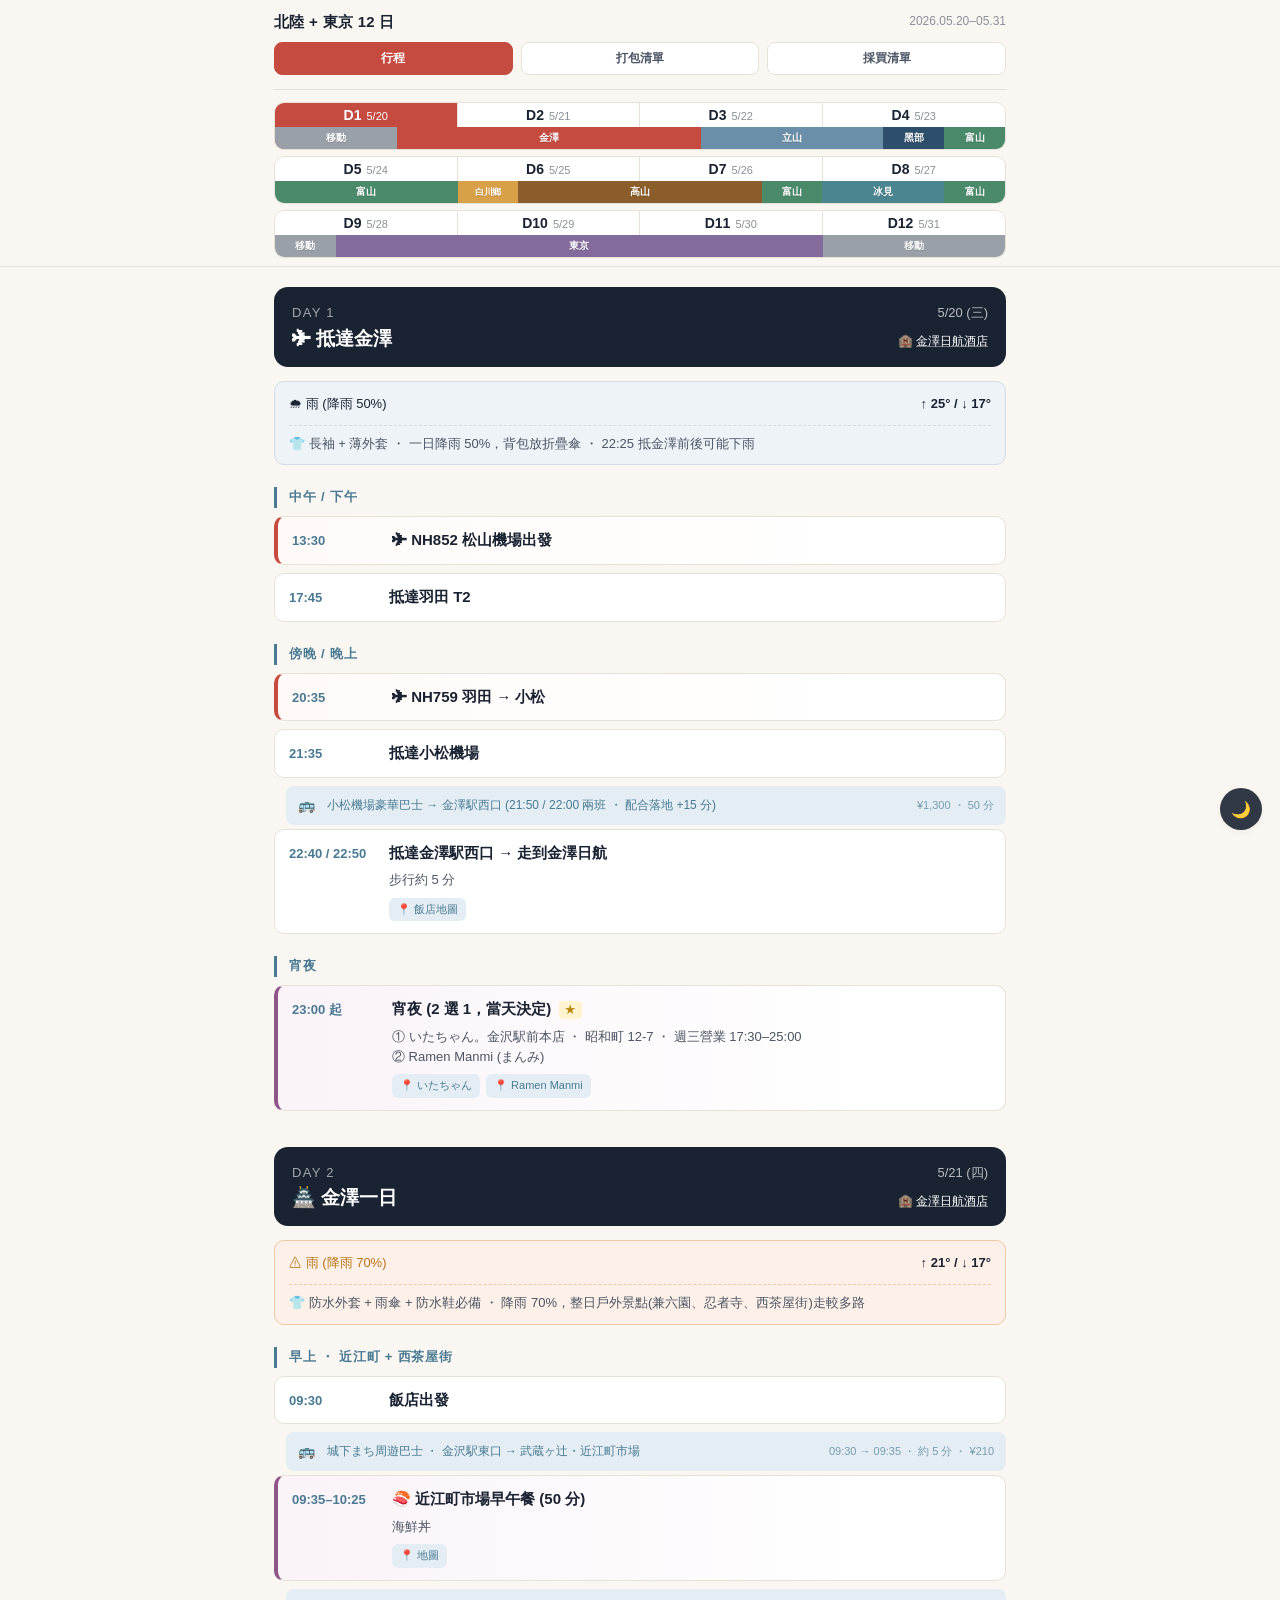
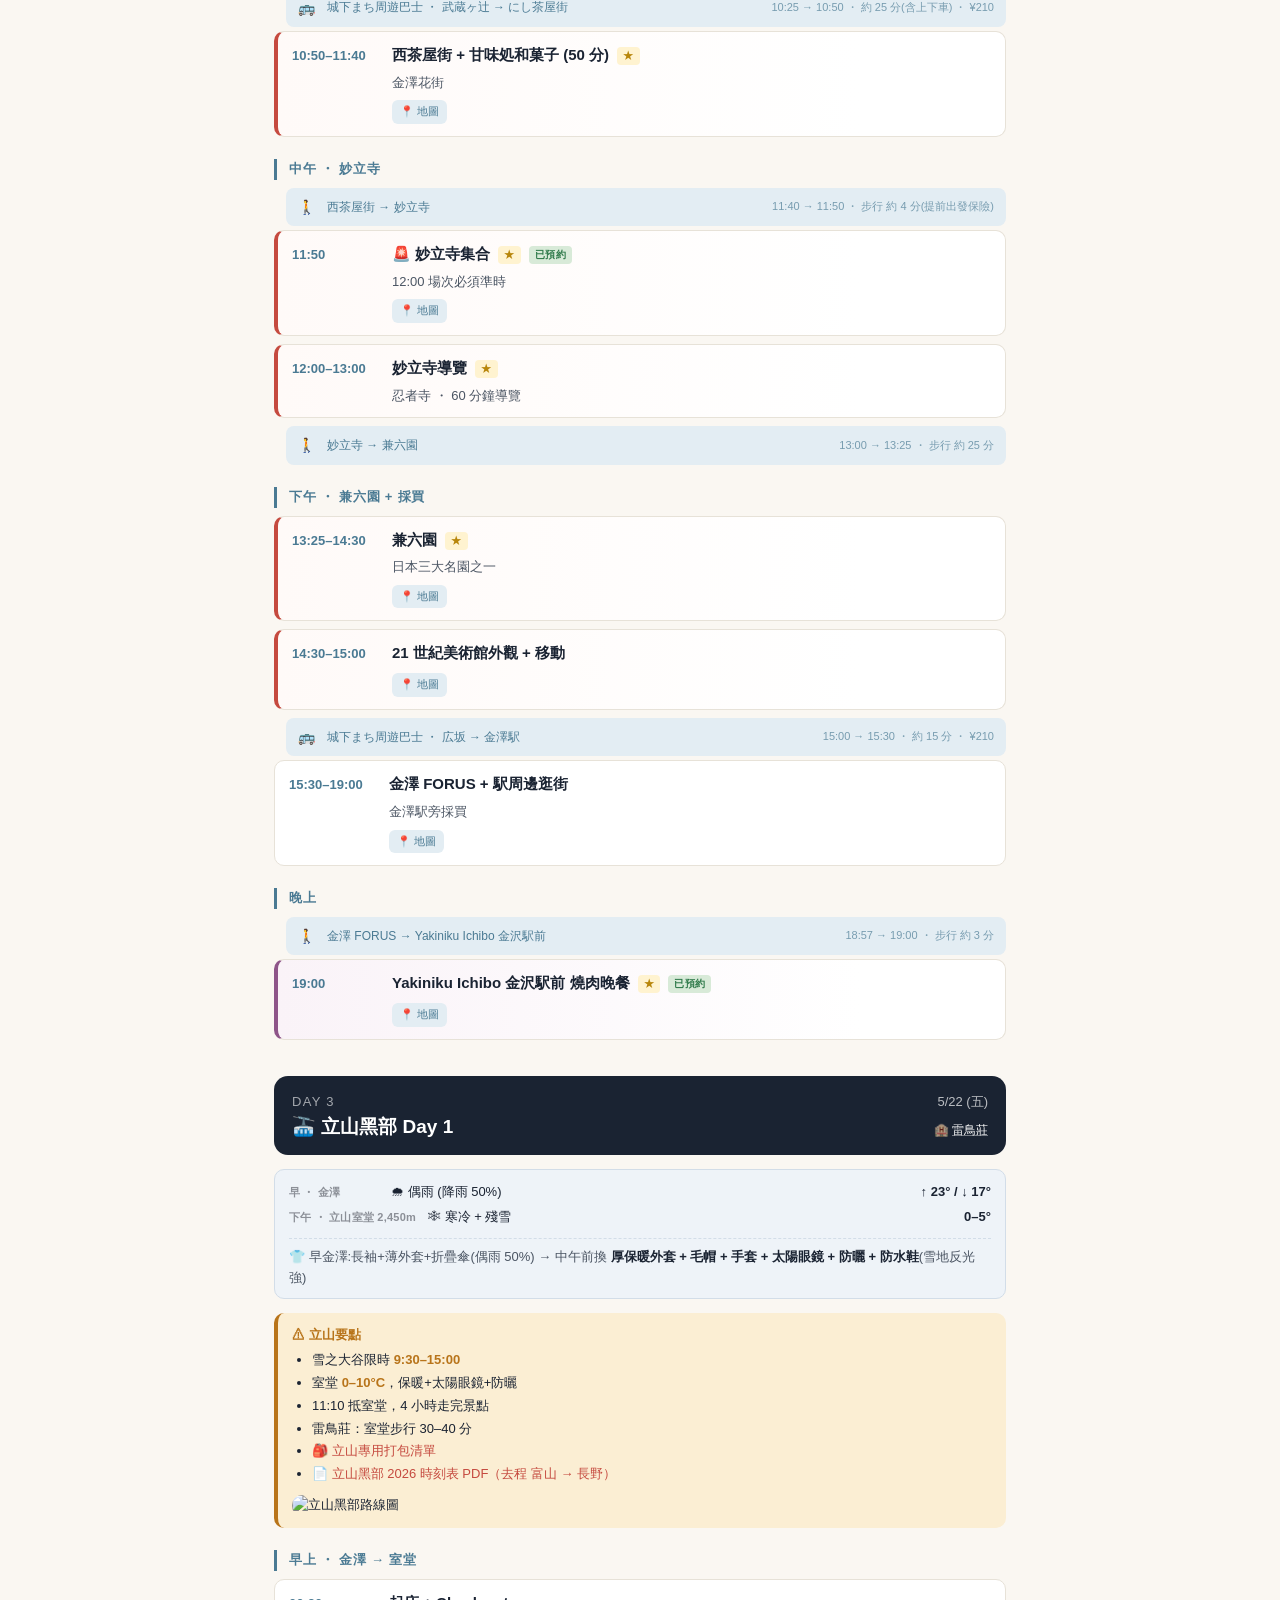
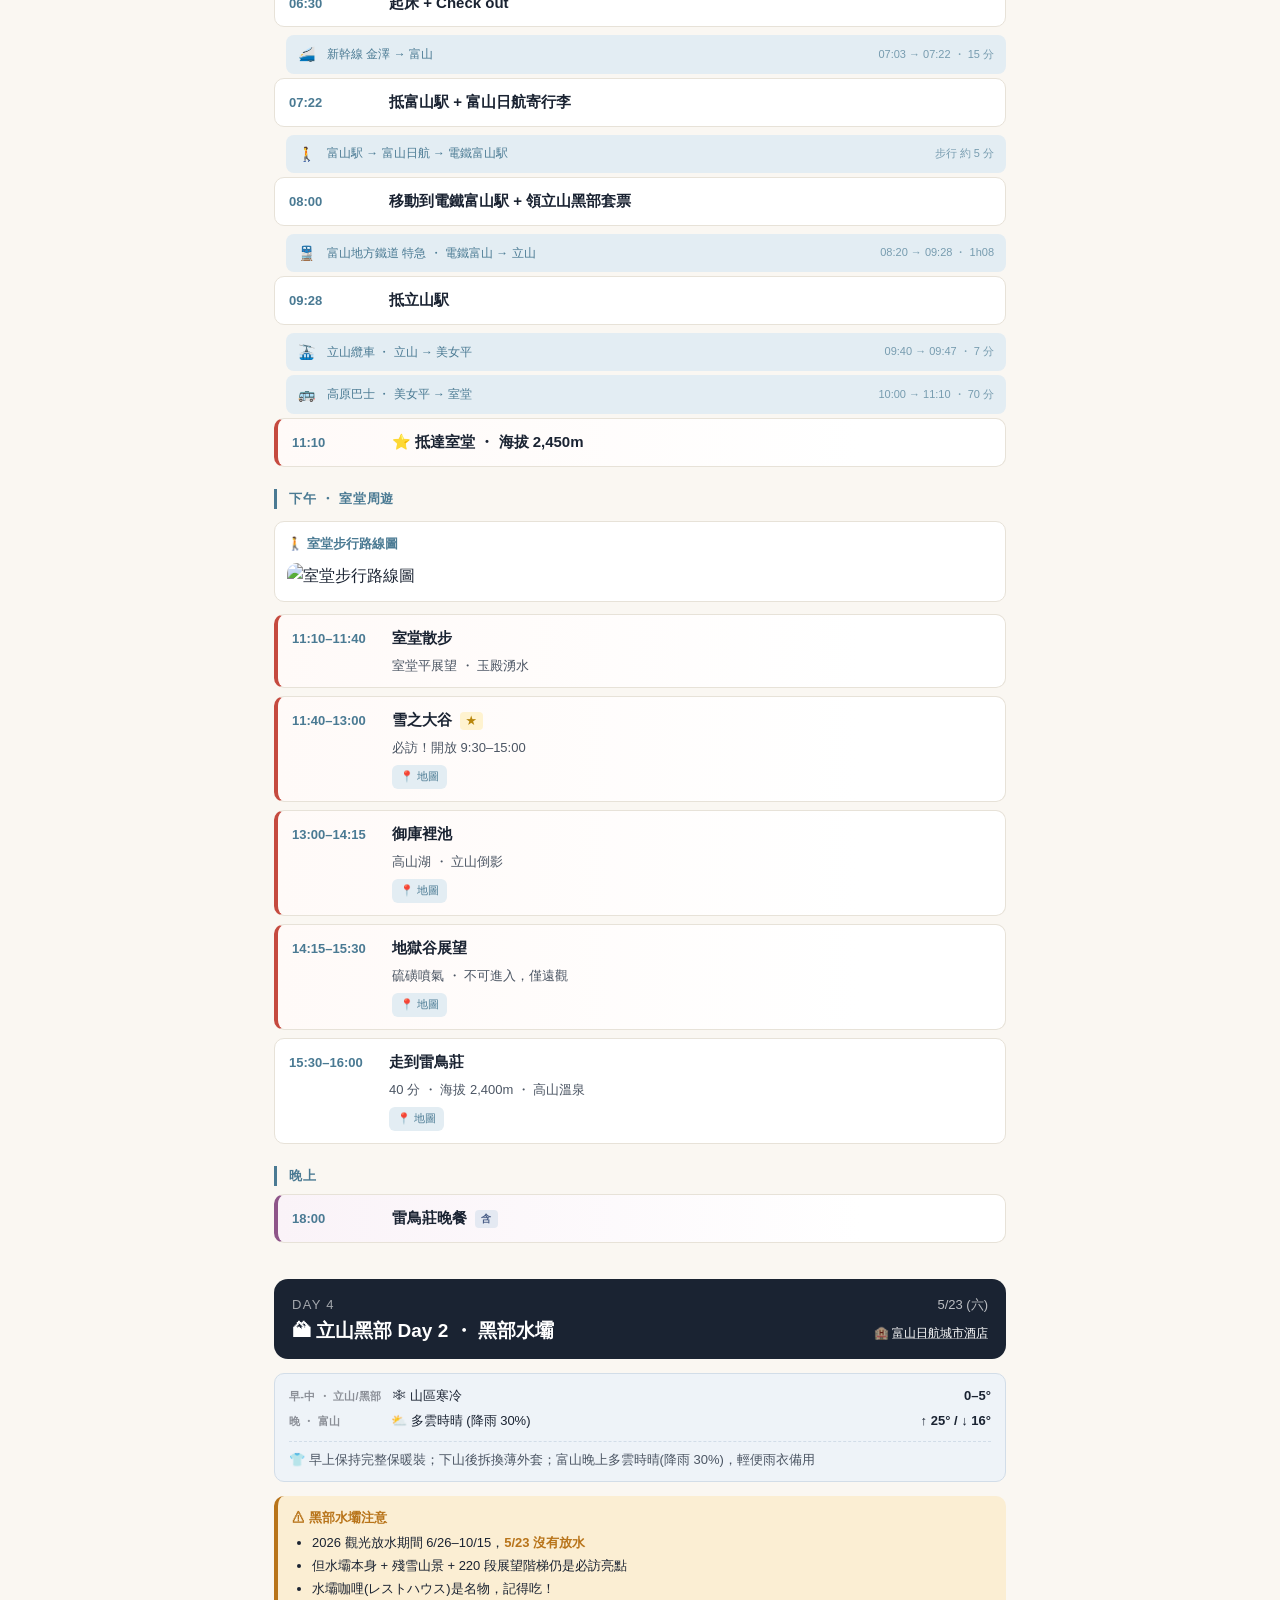
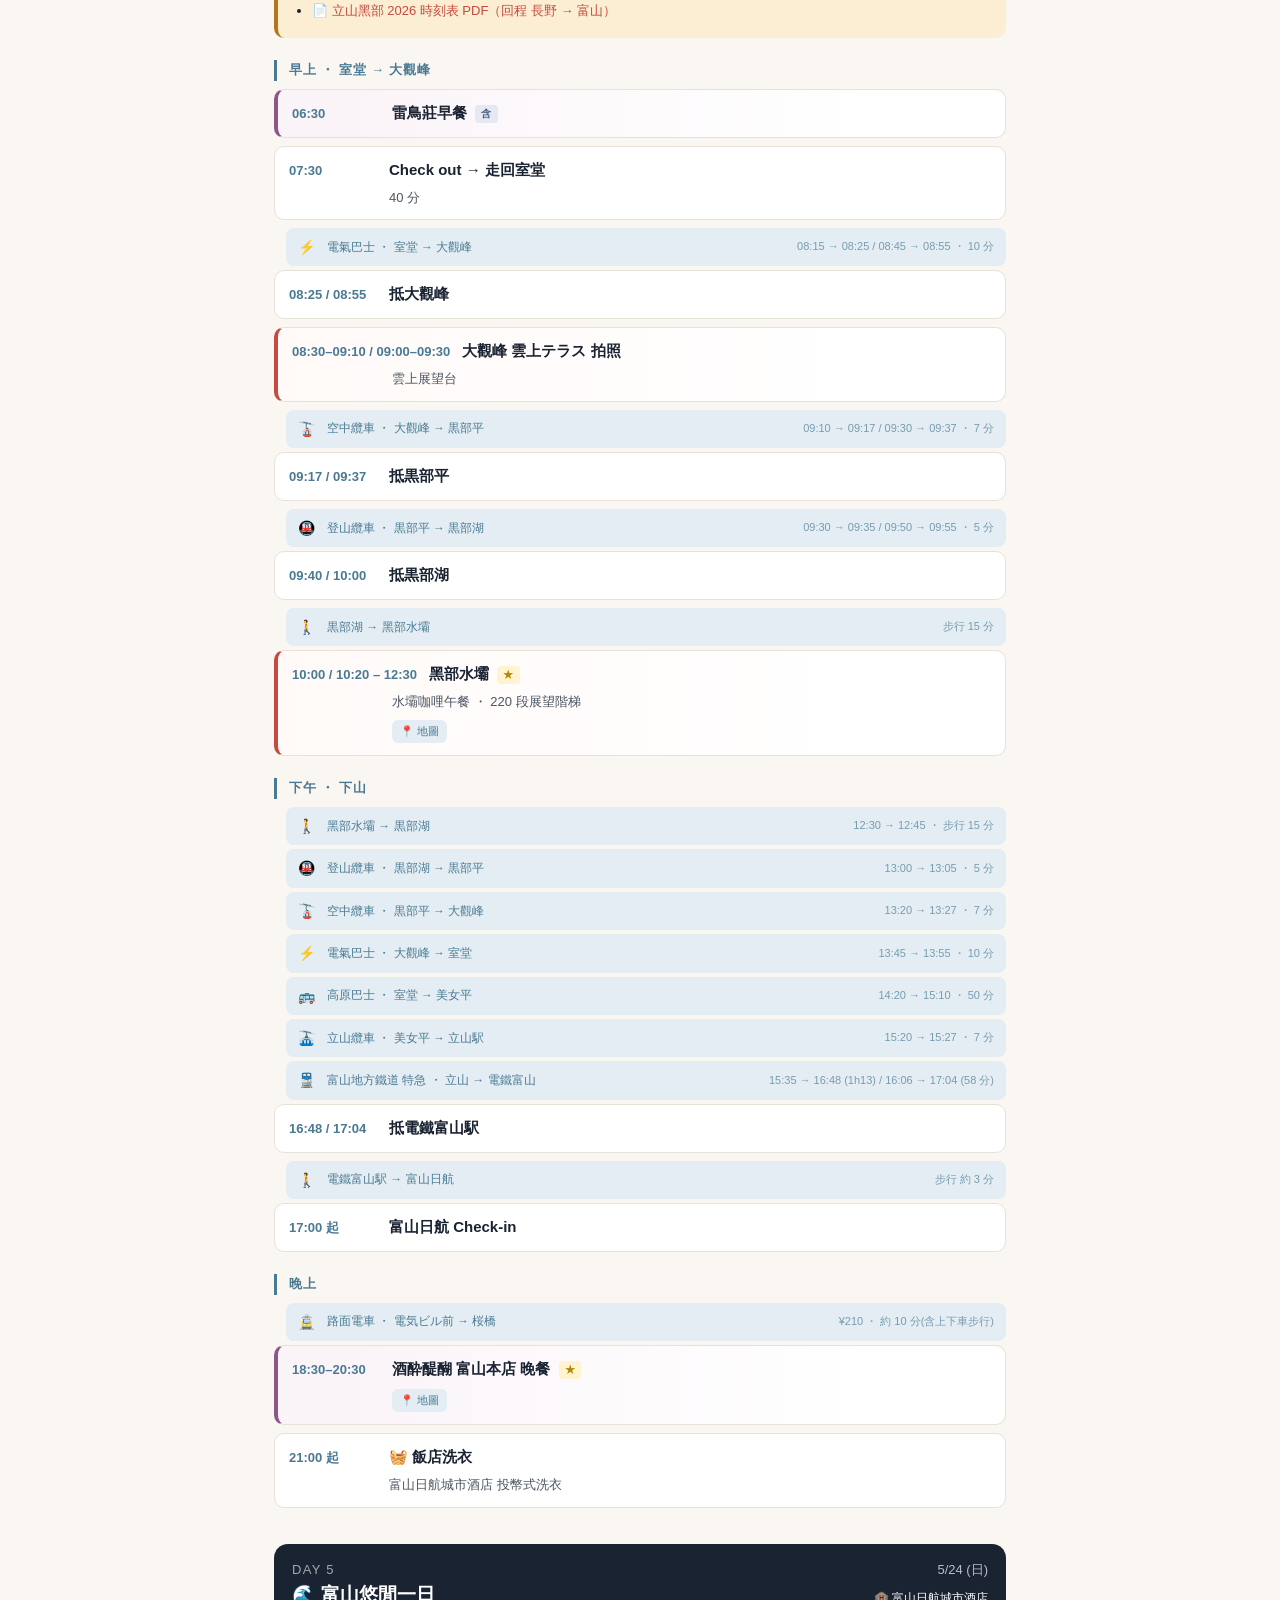
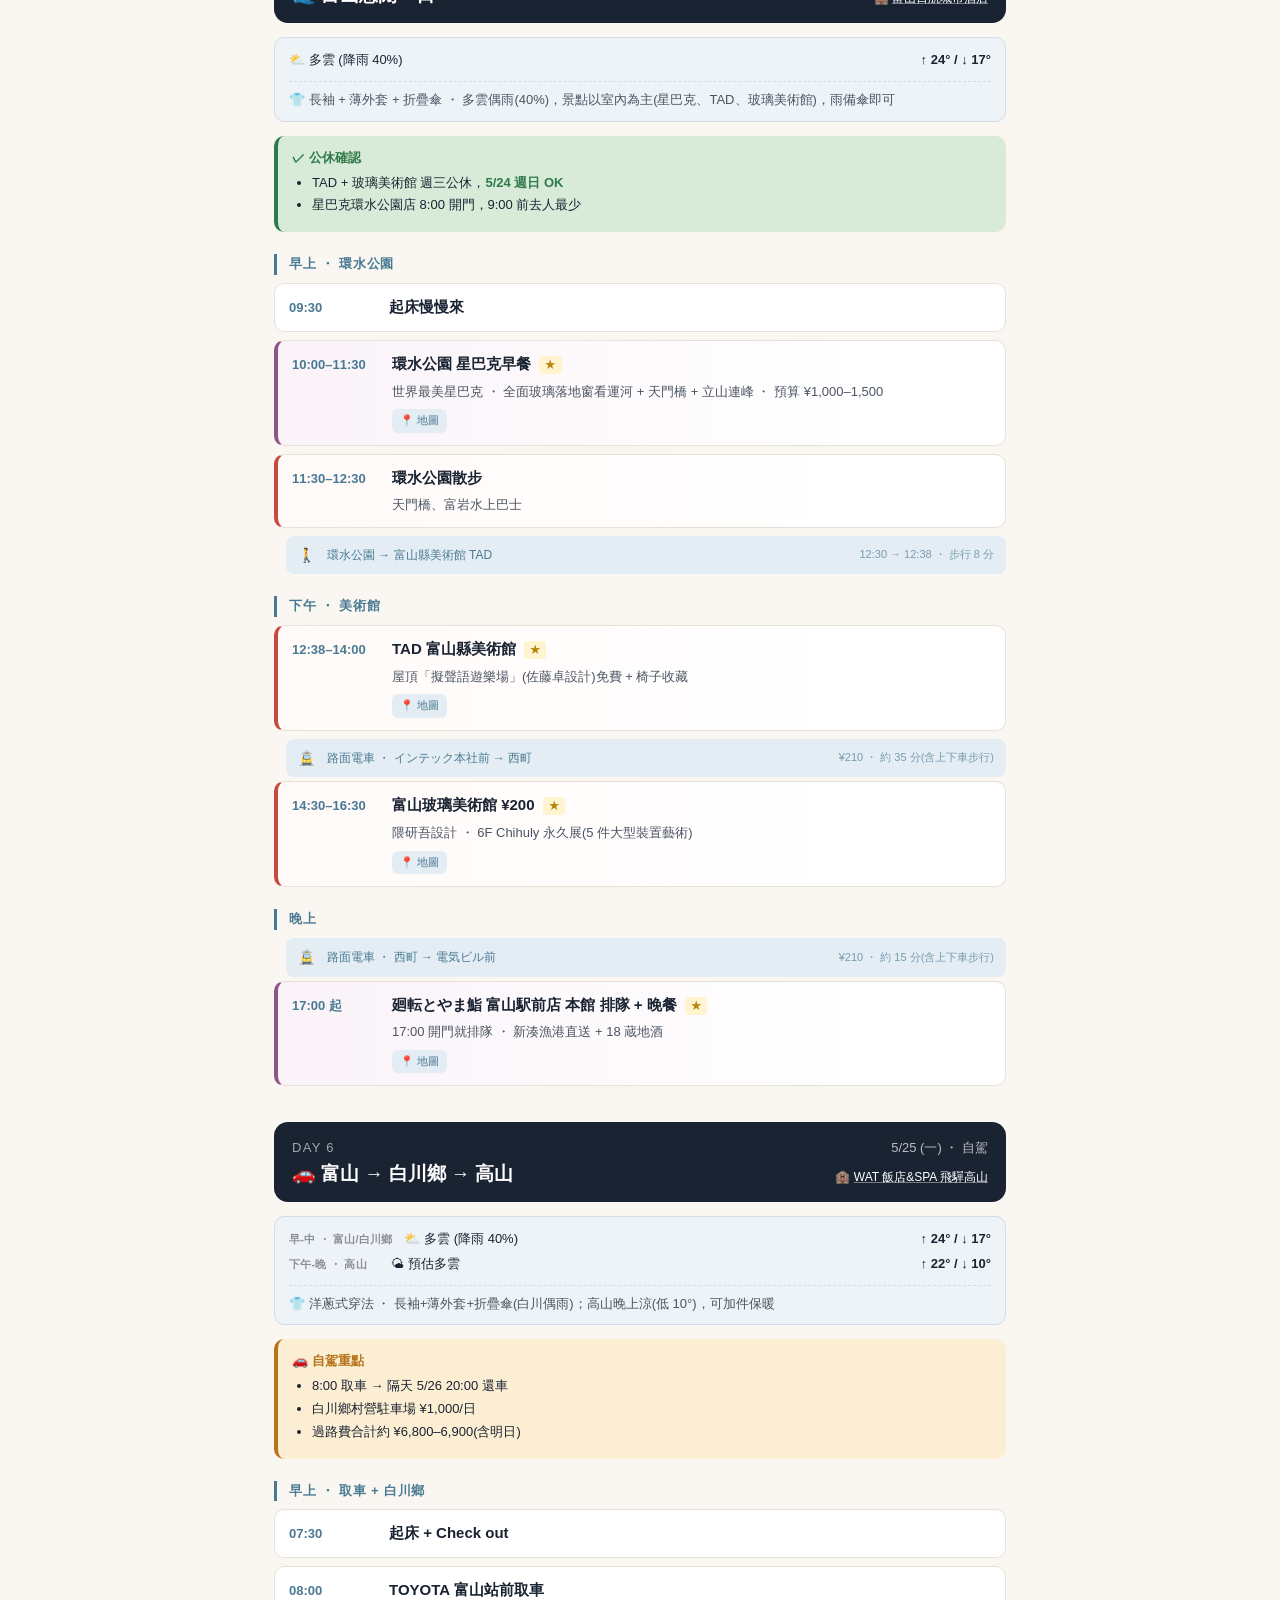
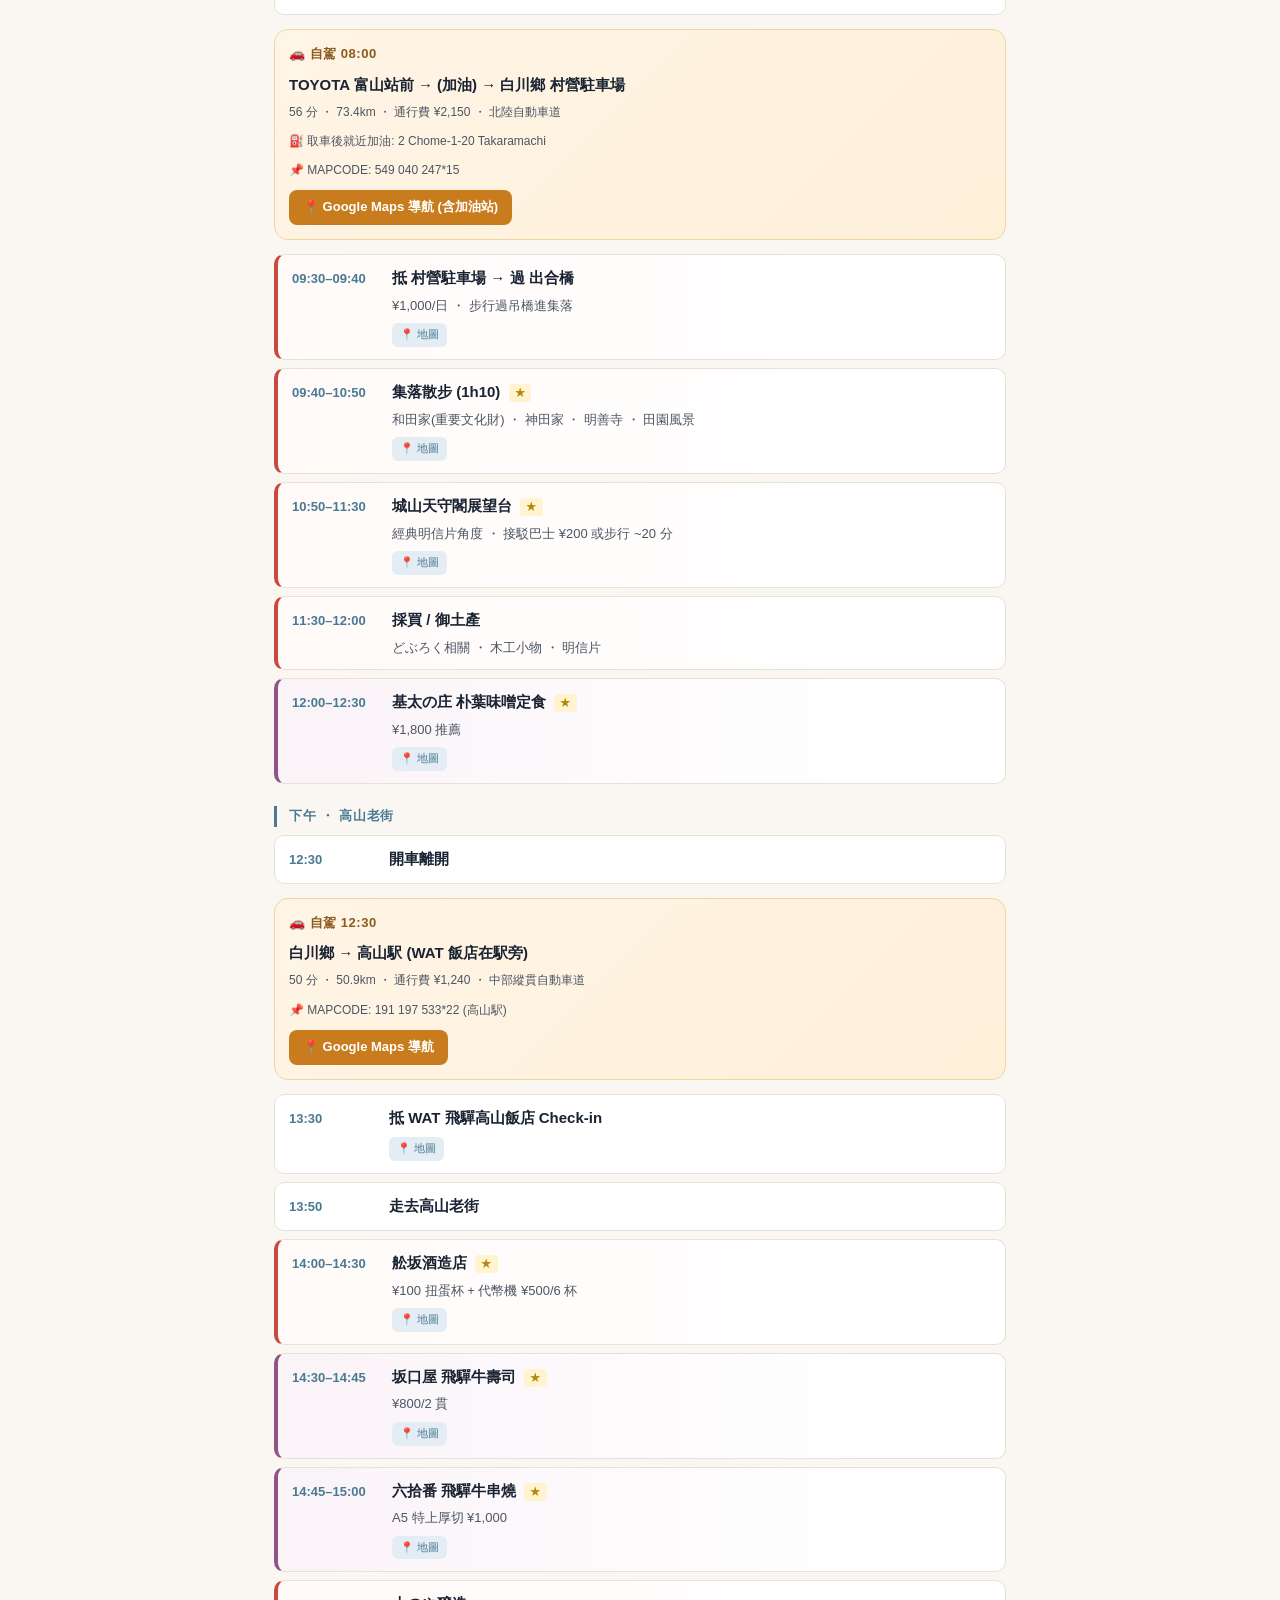
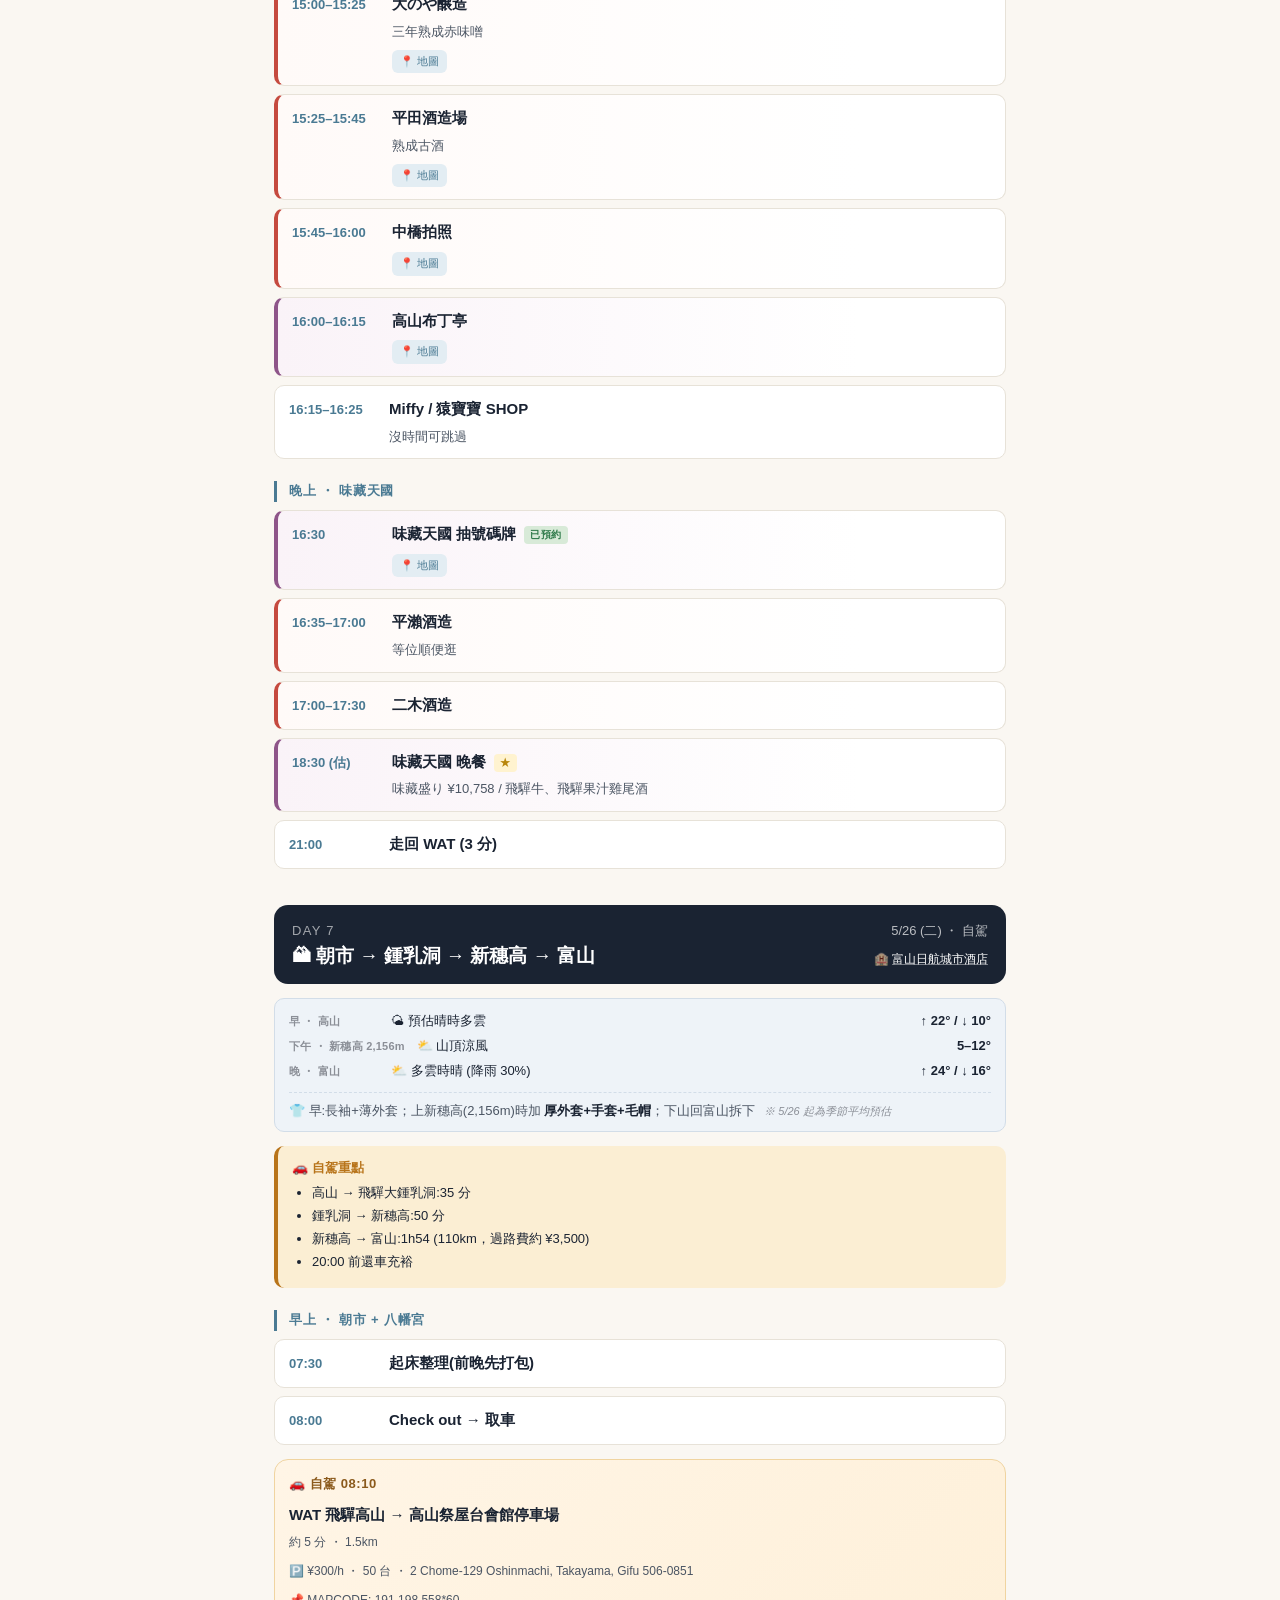
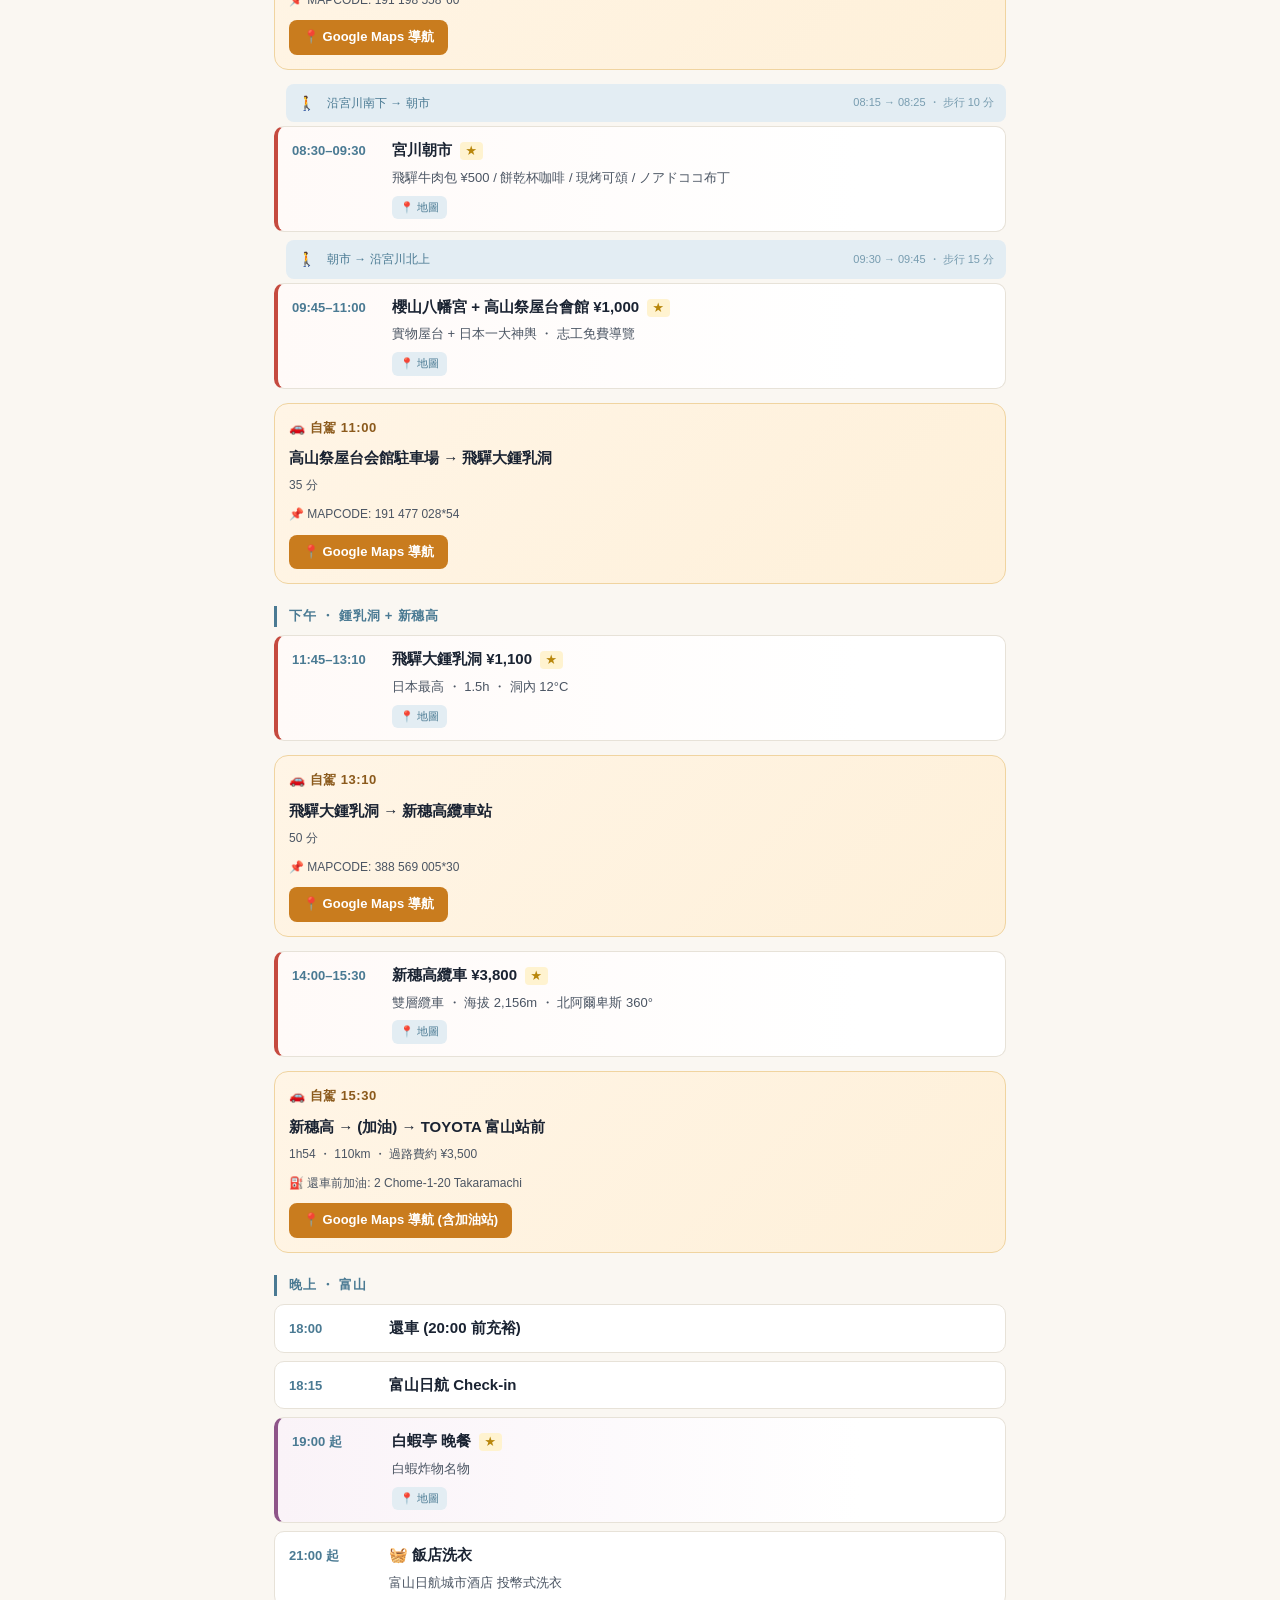
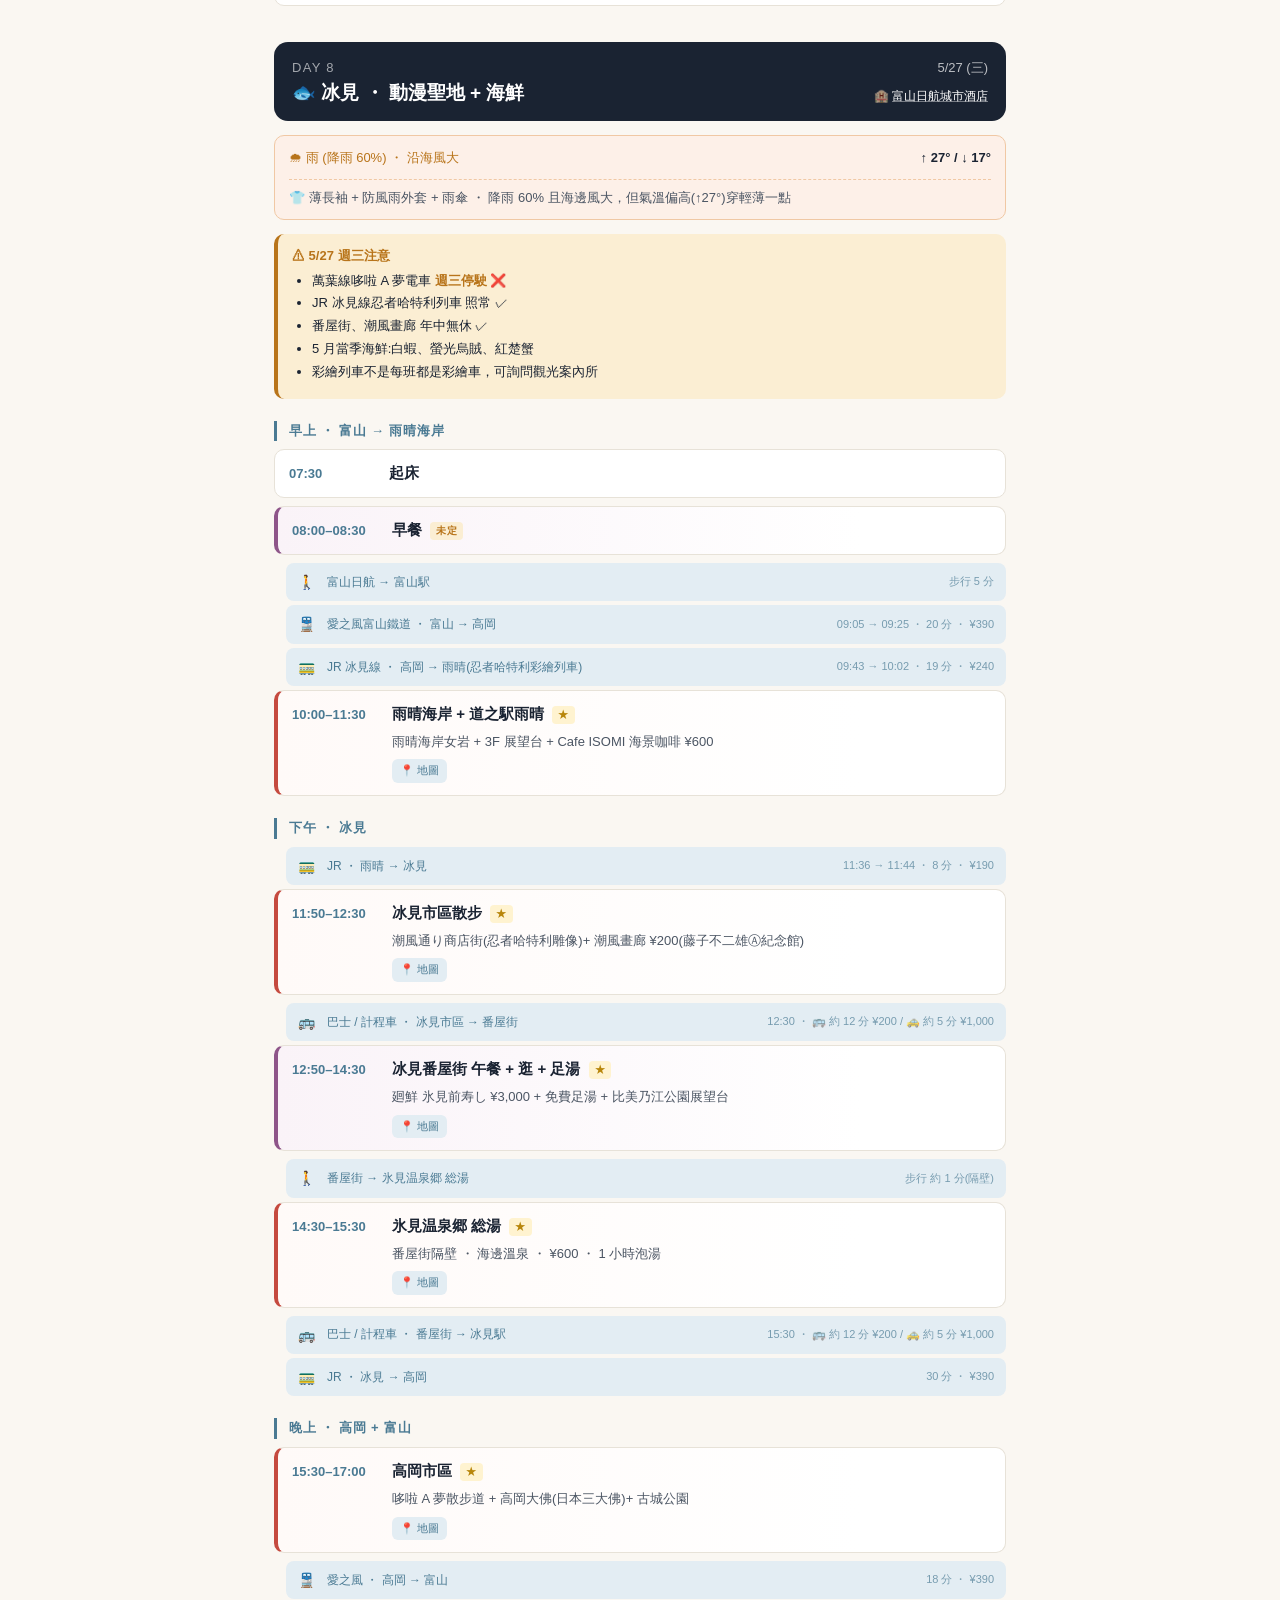
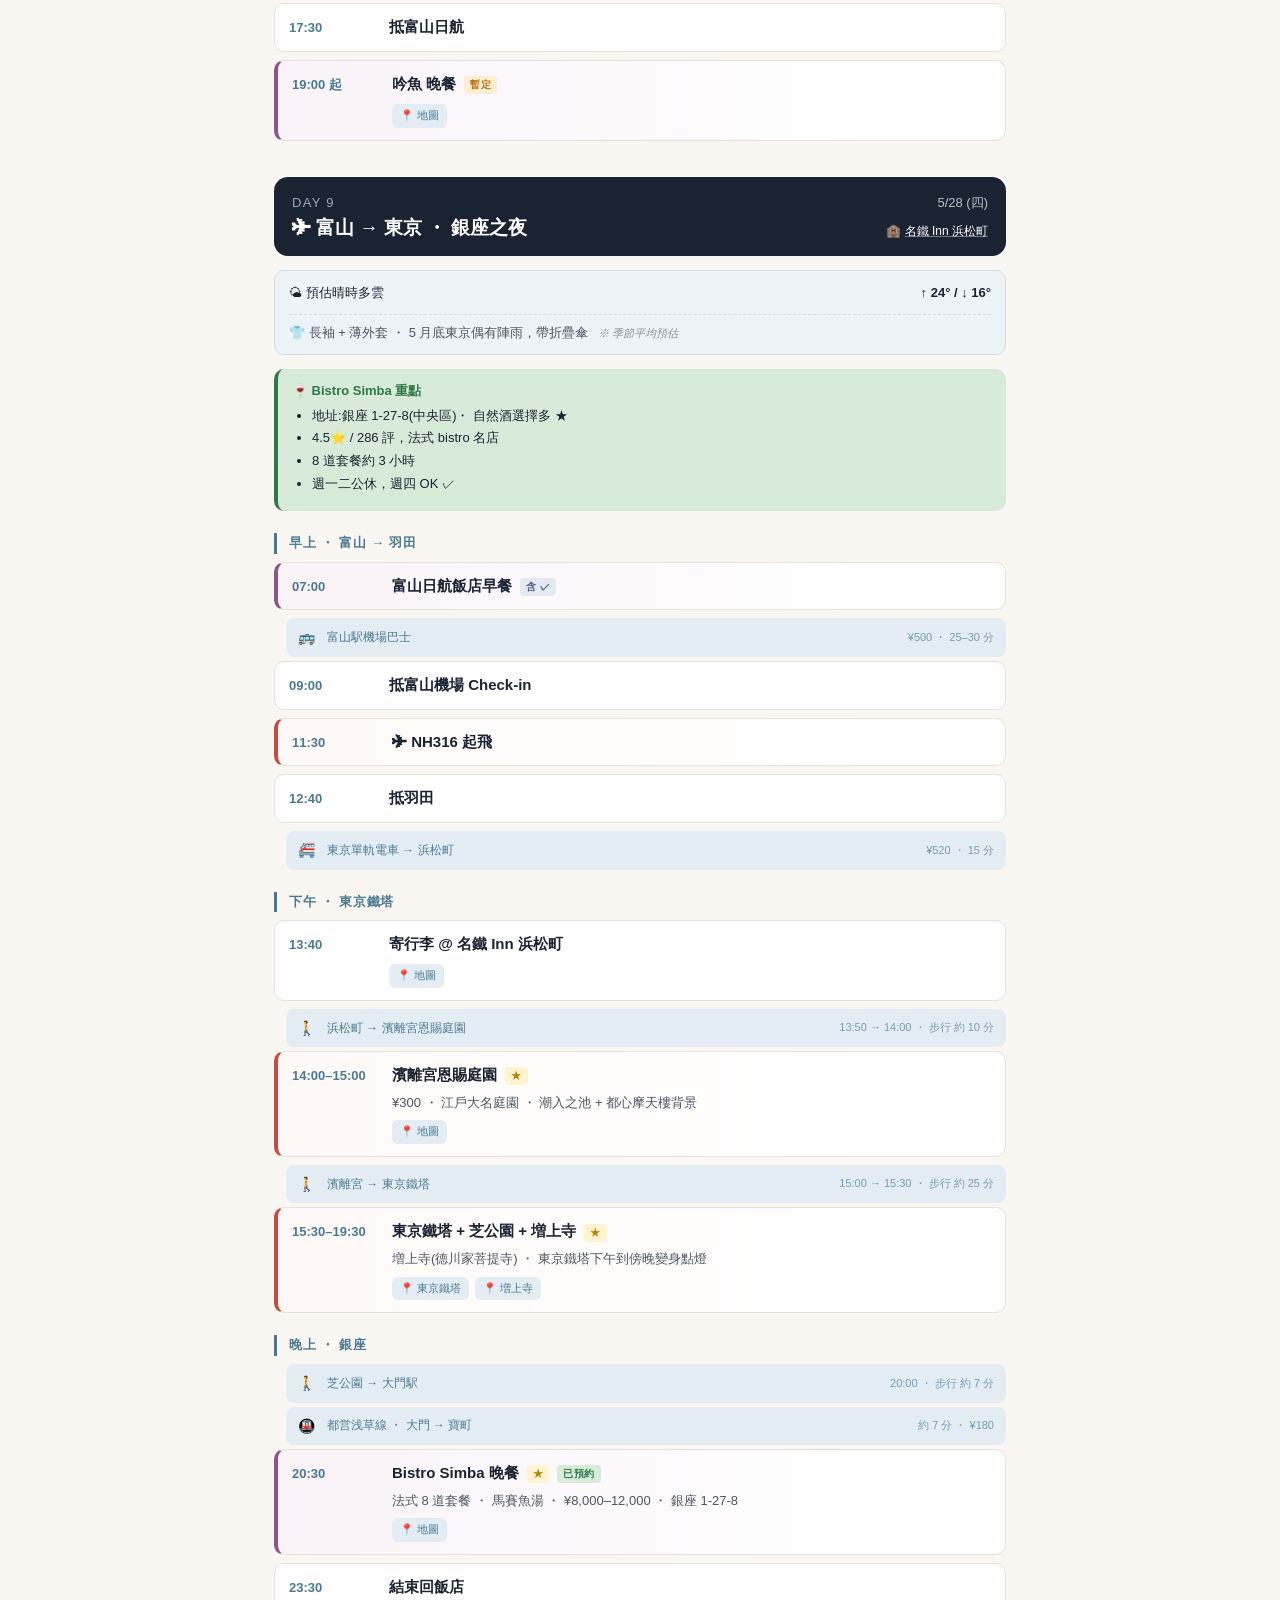
==== commit e4e2cc3a: "UI tweaks: layout, divider, packing item - index.html: move page-tabs above day-nav-v4 (tabs at top," ====
--- a/index.html
+++ b/index.html
@@ -17,6 +17,11 @@
       <h1>北陸 + 東京 12 日</h1>
       <span class="dates">2026.05.20–05.31</span>
     </div>
+    <nav class="page-tabs">
+      <a href="index.html" class="active">行程</a>
+      <a href="packing.html">打包清單</a>
+      <a href="shopping.html">採買清單</a>
+    </nav>
     <div class="day-nav-v4" aria-label="每日行程">
       <div class="day-row">
         <div class="day-cells">
@@ -63,12 +68,6 @@
         </div>
       </div>
     </div>
-
-        <nav class="page-tabs">
-      <a href="index.html" class="active">行程</a>
-      <a href="packing.html">打包清單</a>
-      <a href="shopping.html">採買清單</a>
-    </nav>
   </div>
 </header>
 
@@ -1990,6 +1989,25 @@
     if (window.scrollY > 400) toTop.classList.add('show');
     else toTop.classList.remove('show');
   }, { passive: true });
+
+  // On page load: focus today's day section (or Day 1 if outside trip range)
+  (function focusToday() {
+    if (window.location.hash) return; // user clicked a specific link
+    const tripStart = new Date(2026, 4, 20); // 5/20/2026 (month is 0-indexed)
+    const tripEnd = new Date(2026, 4, 31);   // 5/31/2026
+    const today = new Date();
+    today.setHours(0, 0, 0, 0);
+    let targetDay = 1;
+    if (today >= tripStart && today <= tripEnd) {
+      const daysDiff = Math.round((today - tripStart) / 86400000);
+      targetDay = daysDiff + 1;
+    }
+    if (targetDay === 1) return; // already at top
+    const target = document.getElementById(`day-${targetDay}`);
+    if (target) {
+      setTimeout(() => target.scrollIntoView({ behavior: 'auto', block: 'start' }), 100);
+    }
+  })();
 
   // Scroll spy: highlight day cell of currently visible section
   const dayCells = document.querySelectorAll('.day-cell');
--- a/styles.css
+++ b/styles.css
@@ -173,6 +173,9 @@
   display: flex;
   flex-direction: column;
   gap: 6px;
+  border-top: 1px solid var(--line);
+  padding-top: 12px;
+  margin-top: 12px;
 }
 
 .day-row {
@@ -989,6 +992,25 @@
   margin: 0;
 }
 
+.sync-status {
+  display: inline-block;
+  margin-left: 8px;
+  padding: 2px 8px;
+  border-radius: 10px;
+  font-size: 11px;
+  background: var(--mountain-soft);
+  color: var(--mountain);
+  font-weight: 600;
+}
+.sync-status.synced {
+  background: var(--ok-soft);
+  color: var(--ok);
+}
+.sync-status.offline {
+  background: var(--warn-soft);
+  color: var(--warn);
+}
+
 .note-box {
   background: var(--mountain-soft);
   border-left: 4px solid var(--mountain);
